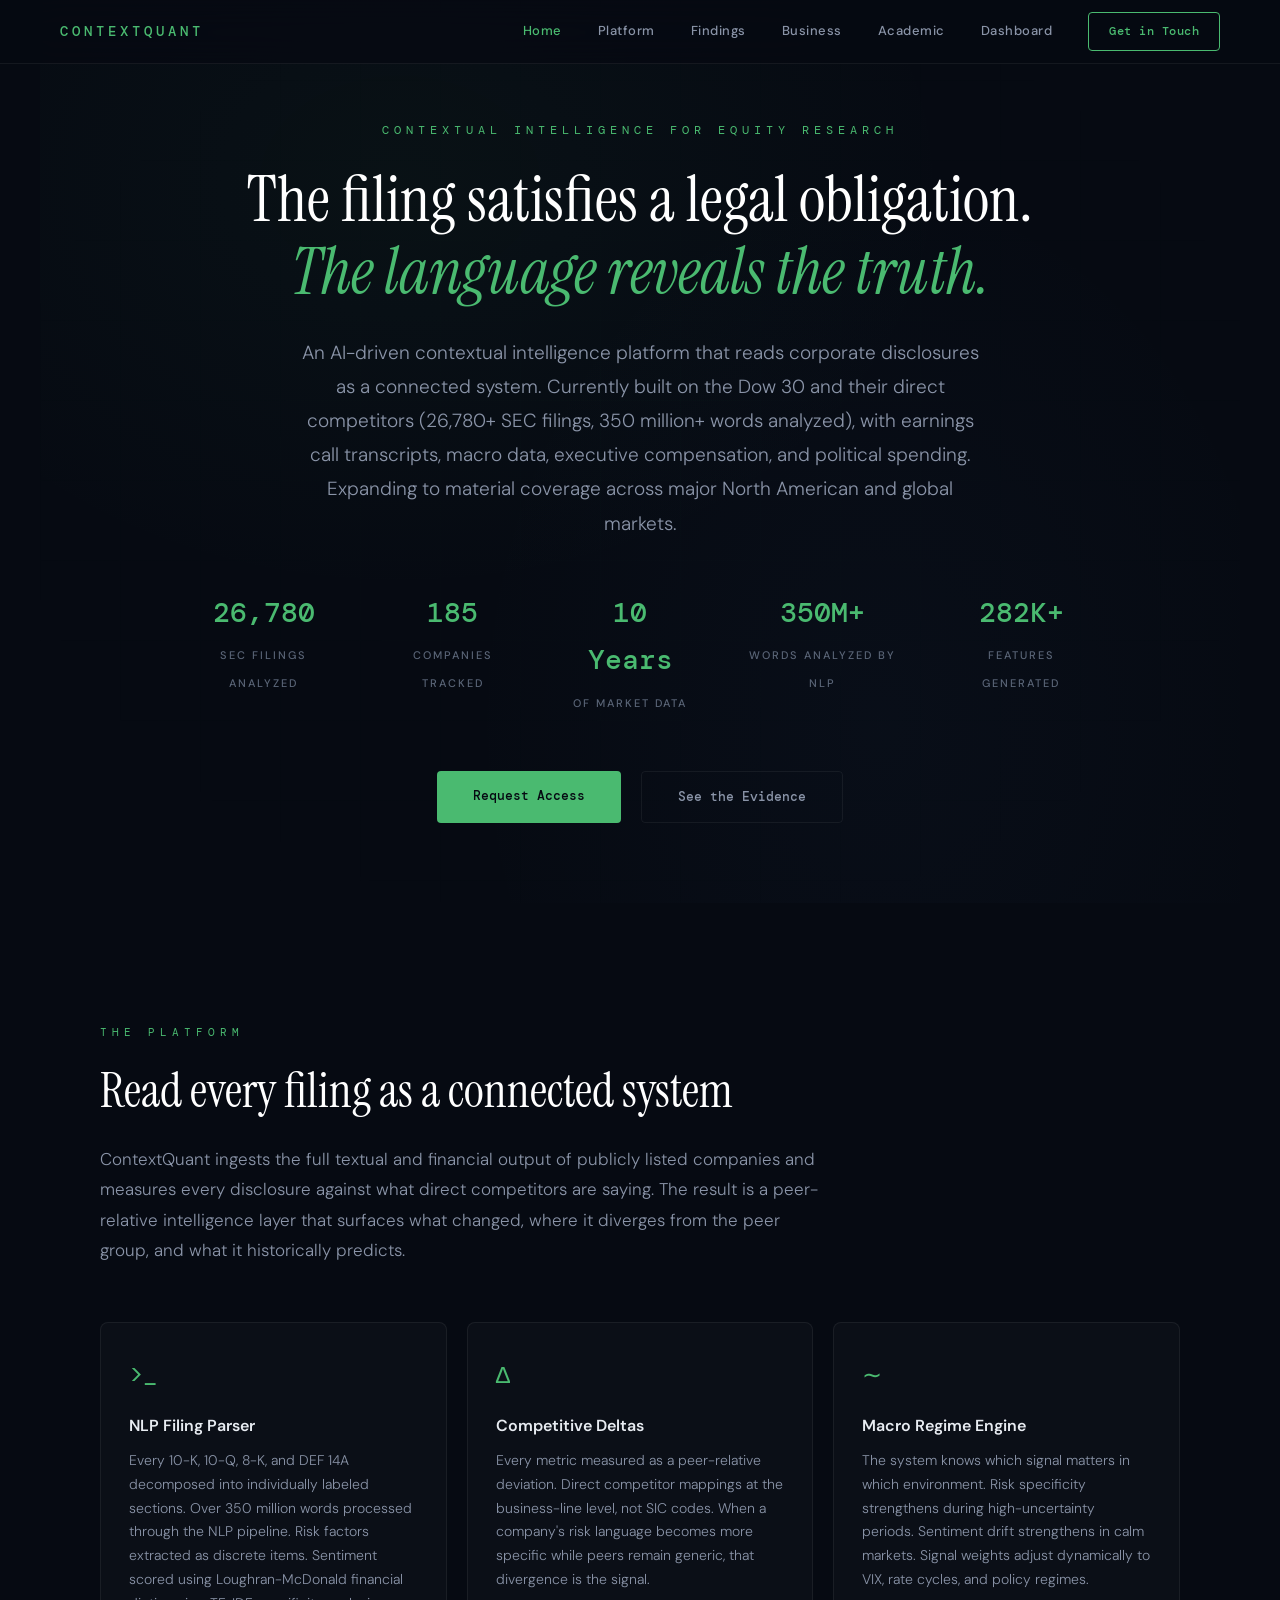
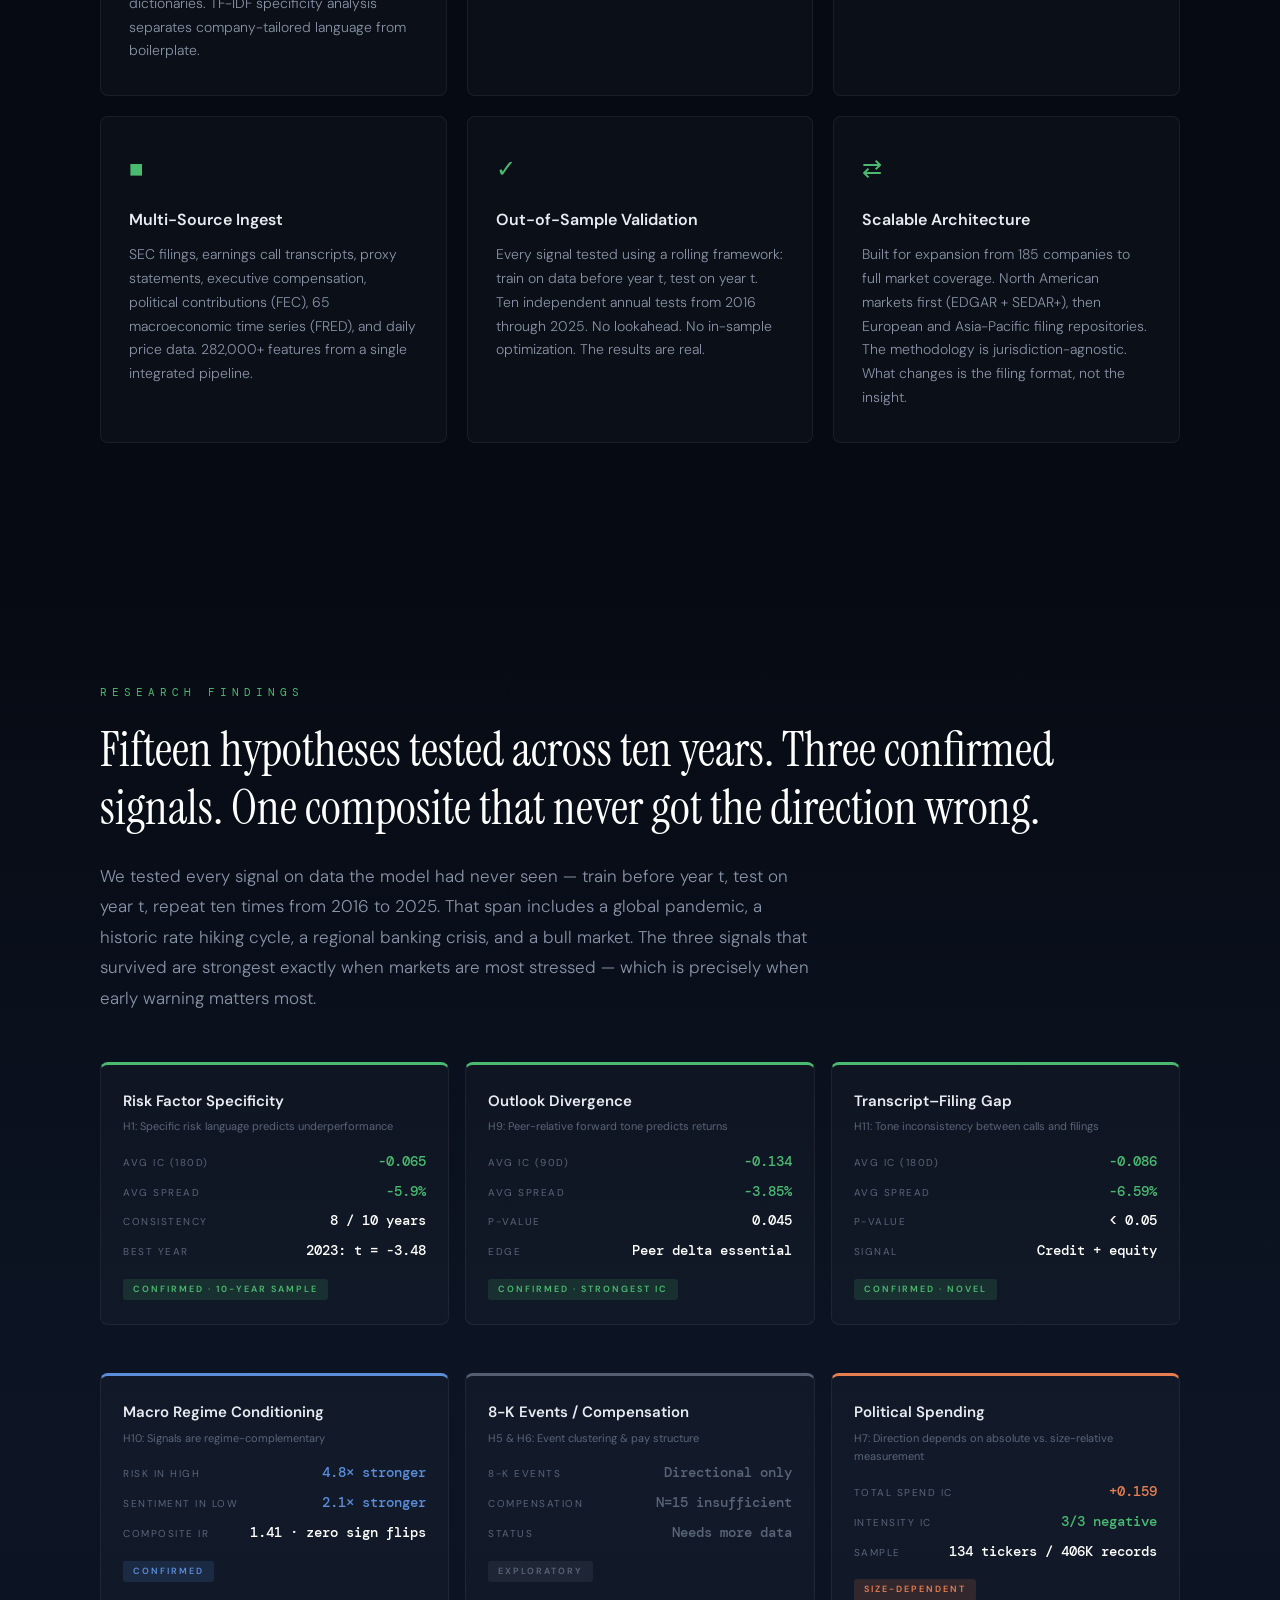
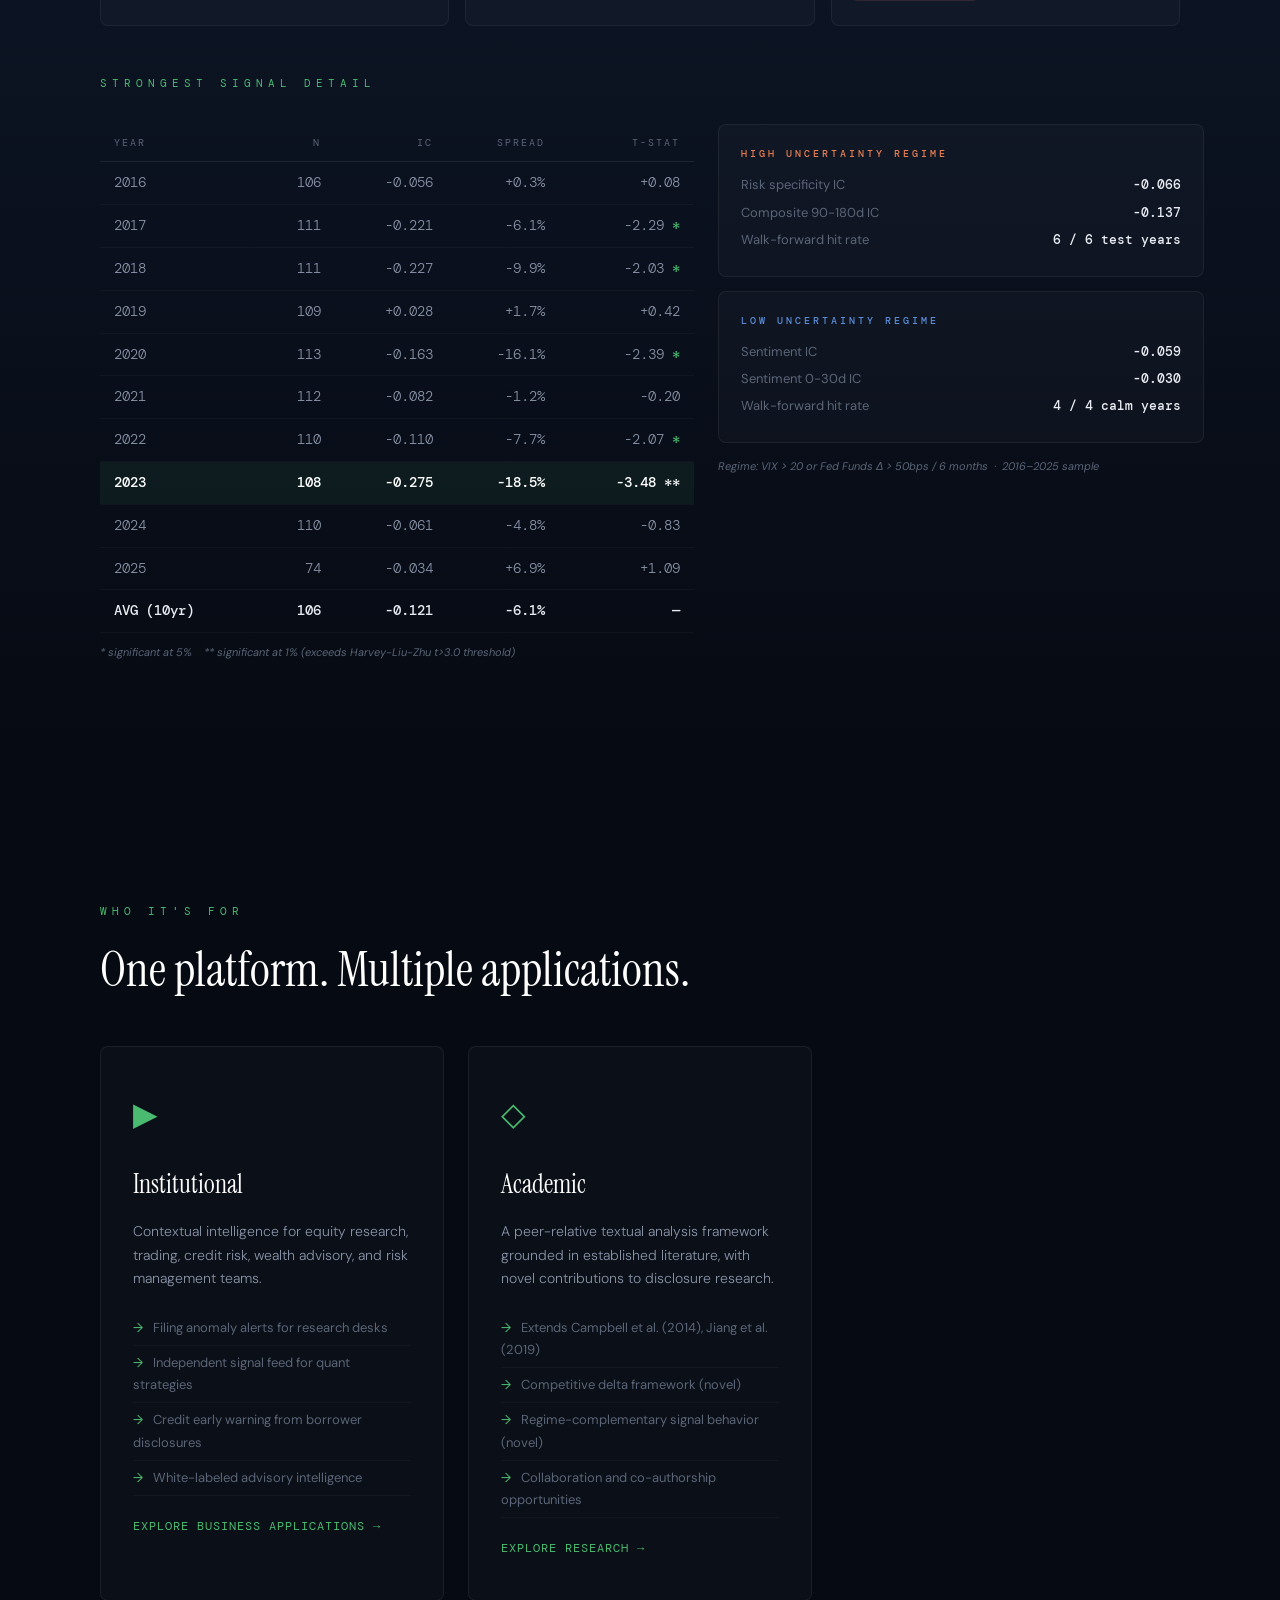
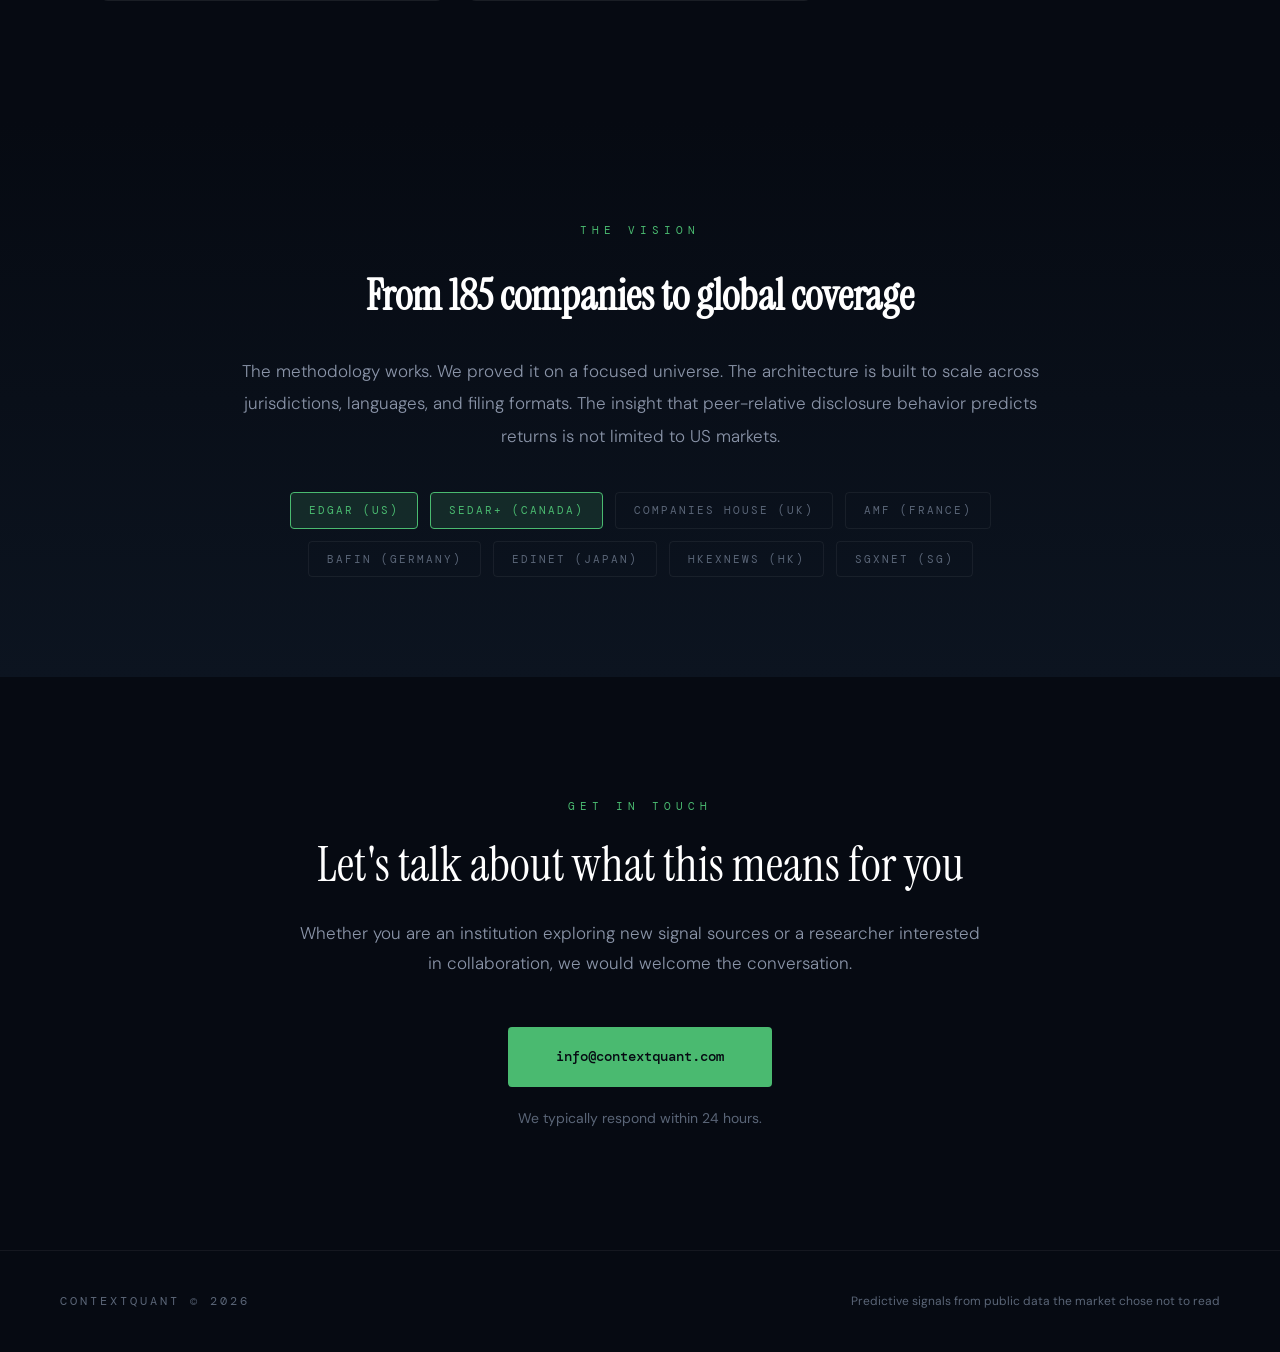
==== index.html @ c2233251 "Add files via upload" ====
<!DOCTYPE html>
<html lang="en">
<head>
<meta charset="utf-8">
<meta name="viewport" content="width=device-width, initial-scale=1">
<title>ContextQuant | Contextual Intelligence for Equity Research</title>
<meta name="description" content="What 26,000 SEC filings reveal when you stop reading them one at a time. AI-driven contextual intelligence for equity research built on public data.">
<link href="https://fonts.googleapis.com/css2?family=DM+Mono:wght@300;400;500&family=Instrument+Serif:ital@0;1&family=DM+Sans:wght@300;400;500;600;700&display=swap" rel="stylesheet">
<style>
:root {
  --bg-deep: #060a12;
  --bg-primary: #0a1018;
  --bg-card: rgba(255,255,255,0.025);
  --bg-card-hover: rgba(255,255,255,0.045);
  --border: rgba(255,255,255,0.06);
  --border-hover: rgba(74,186,112,0.3);
  --green: #4aba70;
  --green-dim: rgba(74,186,112,0.15);
  --blue: #5b8dd9;
  --blue-dim: rgba(91,141,217,0.15);
  --orange: #e67e51;
  --orange-dim: rgba(230,126,81,0.15);
  --text-primary: #e8ecf2;
  --text-secondary: #8a94a8;
  --text-muted: #5a6577;
  --mono: 'DM Mono', 'Courier New', monospace;
  --serif: 'Instrument Serif', Georgia, serif;
  --sans: 'DM Sans', 'Helvetica Neue', sans-serif;
}
* { margin: 0; padding: 0; box-sizing: border-box; }
html { scroll-behavior: smooth; }
body {
  background: var(--bg-deep);
  color: var(--text-primary);
  font-family: var(--sans);
  line-height: 1.7;
  -webkit-font-smoothing: antialiased;
}

/* NAV */
nav {
  position: fixed; top: 0; left: 0; right: 0; z-index: 100;
  background: rgba(6,10,18,0.85);
  backdrop-filter: blur(20px);
  border-bottom: 1px solid var(--border);
  padding: 0 60px; height: 64px;
  display: flex; align-items: center; justify-content: space-between;
}
.nav-brand {
  font-family: var(--mono); font-size: 14px; font-weight: 500;
  letter-spacing: 4px; color: var(--green);
  text-transform: uppercase; text-decoration: none;
}
.nav-links { display: flex; gap: 36px; align-items: center; }
.nav-links a {
  font-family: var(--sans); font-size: 13px; font-weight: 500;
  color: var(--text-secondary); text-decoration: none;
  letter-spacing: 0.5px; transition: color 0.3s;
}
.nav-links a:hover { color: var(--text-primary); }
.nav-links a.active { color: var(--green); }
.nav-cta {
  font-family: var(--mono) !important; font-size: 12px !important;
  padding: 8px 20px; border: 1px solid var(--green);
  color: var(--green) !important; border-radius: 4px; transition: all 0.3s;
}
.nav-cta:hover { background: var(--green-dim); color: var(--text-primary) !important; }

/* HERO */
.hero {
  min-height: 100vh; display: flex; flex-direction: column;
  justify-content: center; align-items: center; text-align: center;
  padding: 120px 60px 80px; position: relative; overflow: hidden;
}
.hero::before {
  content: ''; position: absolute; top: 0; left: 0; right: 0; bottom: 0;
  background:
    radial-gradient(ellipse 800px 600px at 30% 20%, rgba(74,186,112,0.04) 0%, transparent 70%),
    radial-gradient(ellipse 600px 800px at 70% 80%, rgba(91,141,217,0.03) 0%, transparent 70%);
  pointer-events: none;
}
.hero::after {
  content: ''; position: absolute; top: 0; left: 0; right: 0; bottom: 0;
  background-image:
    linear-gradient(rgba(74,186,112,0.015) 1px, transparent 1px),
    linear-gradient(90deg, rgba(74,186,112,0.015) 1px, transparent 1px);
  background-size: 80px 80px;
  mask-image: radial-gradient(ellipse 60% 60% at 50% 50%, black 0%, transparent 100%);
  -webkit-mask-image: radial-gradient(ellipse 60% 60% at 50% 50%, black 0%, transparent 100%);
  pointer-events: none;
}
.hero-content { position: relative; z-index: 1; max-width: 900px; }
.hero-label {
  font-family: var(--mono); font-size: 12px; font-weight: 400;
  letter-spacing: 5px; color: var(--green); text-transform: uppercase;
  margin-bottom: 24px; opacity: 0; animation: fadeUp 0.8s 0.2s forwards;
}
.hero-title {
  font-family: var(--serif); font-size: 64px; font-weight: 400;
  line-height: 1.12; color: #ffffff; margin-bottom: 28px;
  opacity: 0; animation: fadeUp 0.8s 0.4s forwards;
}
.hero-title em { font-style: italic; color: var(--green); }
.hero-sub {
  font-family: var(--sans); font-size: 19px; font-weight: 300;
  color: var(--text-secondary); line-height: 1.8;
  max-width: 680px; margin: 0 auto 48px;
  opacity: 0; animation: fadeUp 0.8s 0.6s forwards;
}
.hero-stats {
  display: flex; gap: 48px; justify-content: center;
  opacity: 0; animation: fadeUp 0.8s 0.8s forwards;
}
.hero-stat { text-align: center; }
.hero-stat-value {
  font-family: var(--mono); font-size: 28px; font-weight: 500;
  color: var(--green); display: block; margin-bottom: 4px;
}
.hero-stat-label {
  font-size: 11px; font-weight: 500; letter-spacing: 2px;
  text-transform: uppercase; color: var(--text-muted);
}
.hero-cta-row {
  margin-top: 56px; display: flex; gap: 20px; justify-content: center;
  opacity: 0; animation: fadeUp 0.8s 1.0s forwards;
}
.btn-primary {
  font-family: var(--mono); font-size: 13px; font-weight: 500;
  padding: 14px 36px; background: var(--green); color: var(--bg-deep);
  border: none; border-radius: 4px; text-decoration: none;
  transition: all 0.3s; cursor: pointer;
}
.btn-primary:hover { background: #5ccf85; transform: translateY(-1px); }
.btn-secondary {
  font-family: var(--mono); font-size: 13px; font-weight: 500;
  padding: 14px 36px; background: transparent;
  color: var(--text-secondary); border: 1px solid var(--border);
  border-radius: 4px; text-decoration: none; transition: all 0.3s;
}
.btn-secondary:hover { border-color: var(--text-secondary); color: var(--text-primary); }

/* SECTIONS */
section { padding: 120px 60px; max-width: 1200px; margin: 0 auto; }
.section-label {
  font-family: var(--mono); font-size: 11px; font-weight: 400;
  letter-spacing: 5px; color: var(--green); text-transform: uppercase; margin-bottom: 20px;
}
.section-title {
  font-family: var(--serif); font-size: 48px; font-weight: 400;
  line-height: 1.2; color: #ffffff; margin-bottom: 24px;
}
.section-text {
  font-size: 17px; font-weight: 300; color: var(--text-secondary);
  line-height: 1.8; max-width: 720px; margin-bottom: 20px;
}

/* FEATURES */
.features-grid {
  display: grid; grid-template-columns: repeat(3, 1fr);
  gap: 20px; margin-top: 56px;
}
.feature-card {
  background: var(--bg-card); border: 1px solid var(--border);
  border-radius: 8px; padding: 32px 28px; transition: all 0.4s;
  position: relative; overflow: hidden;
}
.feature-card::before {
  content: ''; position: absolute; top: 0; left: 0; right: 0;
  height: 2px; background: var(--green);
  transform: scaleX(0); transform-origin: left; transition: transform 0.4s;
}
.feature-card:hover {
  background: var(--bg-card-hover); border-color: var(--border-hover);
  transform: translateY(-2px);
}
.feature-card:hover::before { transform: scaleX(1); }
.feature-icon {
  font-family: var(--mono); font-size: 24px; color: var(--green);
  margin-bottom: 16px; display: block;
}
.feature-name { font-size: 16px; font-weight: 600; color: var(--text-primary); margin-bottom: 10px; }
.feature-desc { font-size: 14px; font-weight: 300; color: var(--text-secondary); line-height: 1.7; }

/* FINDINGS */
.findings-section {
  padding: 120px 0;
  background: linear-gradient(180deg, var(--bg-deep) 0%, #0d1525 50%, var(--bg-deep) 100%);
}
.findings-inner { max-width: 1200px; margin: 0 auto; padding: 0 60px; }
.signal-row {
  display: grid; grid-template-columns: repeat(3, 1fr);
  gap: 16px; margin-top: 48px; margin-bottom: 16px;
}
.signal-card {
  background: var(--bg-card); border: 1px solid var(--border);
  border-radius: 8px; padding: 24px 22px; transition: all 0.3s;
}
.signal-card:hover { border-color: var(--border-hover); }
.signal-card.strong { border-top: 3px solid var(--green); }
.signal-card.moderate { border-top: 3px solid var(--blue); }
.signal-card.weak { border-top: 3px solid #555e6e; }
.signal-card.reversed { border-top: 3px solid var(--orange); }
.signal-name { font-size: 15px; font-weight: 600; color: var(--text-primary); margin-bottom: 3px; }
.signal-hyp { font-size: 11px; color: var(--text-muted); margin-bottom: 14px; }
.stat-row { display: flex; justify-content: space-between; align-items: baseline; margin-bottom: 6px; }
.stat-label { font-size: 10px; letter-spacing: 1.5px; text-transform: uppercase; color: var(--text-muted); }
.stat-val { font-family: var(--mono); font-size: 14px; font-weight: 500; }
.stat-val.green { color: var(--green); }
.stat-val.blue { color: var(--blue); }
.stat-val.orange { color: var(--orange); }
.stat-val.muted { color: var(--text-muted); }
.stat-val.white { color: #ffffff; }
.badge {
  display: inline-block; font-size: 9px; font-weight: 600;
  letter-spacing: 2px; text-transform: uppercase;
  padding: 3px 10px; border-radius: 3px; margin-top: 10px;
}
.badge-green { background: var(--green-dim); color: var(--green); }
.badge-blue { background: var(--blue-dim); color: var(--blue); }
.badge-muted { background: rgba(122,133,153,0.12); color: var(--text-muted); }
.badge-orange { background: var(--orange-dim); color: var(--orange); }

/* DETAIL GRID */
.detail-grid { display: grid; grid-template-columns: 55% 45%; gap: 24px; margin-top: 32px; }
.year-table { width: 100%; border-collapse: collapse; }
.year-table th {
  font-family: var(--mono); font-size: 10px; font-weight: 400;
  letter-spacing: 2px; text-transform: uppercase; color: var(--text-muted);
  text-align: left; padding: 10px 14px; border-bottom: 1px solid rgba(255,255,255,0.08);
}
.year-table th:not(:first-child) { text-align: right; }
.year-table td {
  font-family: var(--mono); font-size: 14px; font-weight: 300;
  padding: 9px 14px; color: var(--text-secondary);
  border-bottom: 1px solid rgba(255,255,255,0.03);
}
.year-table td:not(:first-child) { text-align: right; }
.year-table tr.hl td { background: rgba(74,186,112,0.08); color: #fff; font-weight: 500; }
.year-table tr.avg td { border-top: 1px solid rgba(255,255,255,0.1); color: var(--text-primary); font-weight: 500; }
.year-table .sig { color: var(--green); font-weight: 500; }
.regime-card {
  background: var(--bg-card); border: 1px solid var(--border);
  border-radius: 8px; padding: 20px 22px; margin-bottom: 14px;
}
.regime-title {
  font-family: var(--mono); font-size: 10px; font-weight: 500;
  letter-spacing: 3px; text-transform: uppercase; margin-bottom: 12px;
}
.regime-title.high { color: var(--orange); }
.regime-title.low { color: var(--blue); }
.regime-line { display: flex; justify-content: space-between; margin-bottom: 5px; }
.regime-line .rl { font-size: 13px; color: var(--text-muted); }
.regime-line .rv { font-family: var(--mono); font-size: 13px; font-weight: 500; }
.table-note { font-size: 11px; color: var(--text-muted); margin-top: 10px; font-style: italic; }

/* AUDIENCE */
.audience-cards {
  display: grid; grid-template-columns: repeat(3, 1fr);
  gap: 24px; margin-top: 48px;
}
.audience-card {
  background: var(--bg-card); border: 1px solid var(--border);
  border-radius: 8px; padding: 40px 32px; transition: all 0.4s;
  text-decoration: none; display: block;
}
.audience-card:hover {
  border-color: var(--border-hover); transform: translateY(-3px);
  background: var(--bg-card-hover);
}
.audience-card-icon {
  font-family: var(--mono); font-size: 32px; color: var(--green);
  margin-bottom: 20px; display: block;
}
.audience-card-title {
  font-family: var(--serif); font-size: 26px; color: #ffffff; margin-bottom: 14px;
}
.audience-card-text {
  font-size: 14px; font-weight: 300; color: var(--text-secondary);
  line-height: 1.7; margin-bottom: 20px;
}
.audience-card-items { list-style: none; padding: 0; }
.audience-card-items li {
  font-size: 13px; color: var(--text-muted); padding: 6px 0;
  border-bottom: 1px solid rgba(255,255,255,0.03);
}
.audience-card-items li::before { content: '\2192'; color: var(--green); margin-right: 10px; }
.audience-card-link {
  font-family: var(--mono); font-size: 12px; color: var(--green);
  letter-spacing: 1px; text-transform: uppercase; text-decoration: none;
  display: inline-block; margin-top: 20px; transition: all 0.3s;
}
.audience-card-link:hover { letter-spacing: 2px; }

/* VISION */
.vision-section {
  padding: 100px 60px;
  background: linear-gradient(180deg, var(--bg-deep) 0%, #0c1420 100%);
}
.vision-inner { max-width: 800px; margin: 0 auto; text-align: center; }
.vision-title { font-family: var(--serif); font-size: 42px; color: #ffffff; margin-bottom: 24px; }
.vision-text {
  font-size: 17px; font-weight: 300; color: var(--text-secondary);
  line-height: 1.9; margin-bottom: 20px;
}
.vision-markets {
  display: flex; gap: 12px; justify-content: center; flex-wrap: wrap; margin-top: 40px;
}
.vision-market {
  font-family: var(--mono); font-size: 11px; letter-spacing: 2px;
  text-transform: uppercase; padding: 8px 18px;
  border: 1px solid var(--border); border-radius: 4px;
  color: var(--text-muted); transition: all 0.3s;
}
.vision-market.active { border-color: var(--green); color: var(--green); background: var(--green-dim); }

/* CONTACT */
.contact-section { padding: 120px 60px; max-width: 800px; margin: 0 auto; text-align: center; }
.contact-cta {
  display: inline-block; font-family: var(--mono); font-size: 14px; font-weight: 500;
  padding: 18px 48px; background: var(--green); color: var(--bg-deep);
  border: none; border-radius: 4px; text-decoration: none;
  transition: all 0.3s; margin-top: 32px;
}
.contact-cta:hover { background: #5ccf85; transform: translateY(-2px); }
.contact-alt { font-size: 14px; color: var(--text-muted); margin-top: 20px; }
.contact-alt a { color: var(--text-secondary); }

/* FOOTER */
footer {
  padding: 40px 60px; border-top: 1px solid var(--border);
  display: flex; justify-content: space-between; align-items: center;
}
.footer-brand {
  font-family: var(--mono); font-size: 12px; color: var(--text-muted);
  letter-spacing: 3px; text-transform: uppercase;
}
.footer-right { font-size: 12px; color: var(--text-muted); }

/* ANIMATIONS */
@keyframes fadeUp {
  from { opacity: 0; transform: translateY(20px); }
  to { opacity: 1; transform: translateY(0); }
}
.fade-in { opacity: 0; transform: translateY(24px); transition: opacity 0.7s, transform 0.7s; }
.fade-in.visible { opacity: 1; transform: translateY(0); }

/* RESPONSIVE */
@media (max-width: 900px) {
  nav { padding: 0 24px; }
  .nav-links { gap: 20px; }
  .hero { padding: 100px 24px 60px; }
  .hero-title { font-size: 42px; }
  .hero-stats { gap: 24px; flex-wrap: wrap; }
  section, .contact-section { padding: 80px 24px; }
  .findings-inner { padding: 0 24px; }
  .features-grid, .signal-row, .audience-cards { grid-template-columns: 1fr; }
  .detail-grid { grid-template-columns: 1fr; }
  .vision-section { padding: 80px 24px; }
}

/* Hamburger nav */
.nav-hamburger{display:none;flex-direction:column;justify-content:space-between;width:24px;height:18px;cursor:pointer;background:none;border:none;padding:0;z-index:200}
.nav-hamburger span{display:block;height:2px;background:var(--green);border-radius:2px;transition:all 0.3s}
.nav-hamburger.open span:nth-child(1){transform:translateY(8px) rotate(45deg)}
.nav-hamburger.open span:nth-child(2){opacity:0}
.nav-hamburger.open span:nth-child(3){transform:translateY(-8px) rotate(-45deg)}

@media(max-width:900px){
  .nav-hamburger{display:flex !important}
  .nav-links{display:none;flex-direction:column;position:fixed;top:64px;left:0;right:0;background:rgba(6,10,18,0.98);backdrop-filter:blur(20px);border-bottom:1px solid var(--border);padding:16px 24px 24px;z-index:99}
  .nav-links.mobile-open{display:flex}
  .nav-links a{padding:14px 0;border-bottom:1px solid var(--border);font-size:15px}
  .nav-cta{margin-top:8px;text-align:center;padding:12px 20px}
}
@media(max-width:480px){
  .page-title,.hero-title{font-size:32px!important}
  .section-title{font-size:28px!important}
}
</style>
</head>
<body>

<nav>
  <a href="#" class="nav-brand">ContextQuant</a>
  <div class="nav-links" id="navLinks">
    <a href="#" class="active">Home</a>
    <a href="#platform">Platform</a>
    <a href="#findings">Findings</a>
    <a href="business.html">Business</a>
    <a href="academic.html">Academic</a>
    <a href="dashboard.html">Dashboard</a>
    <a href="#contact" class="nav-cta">Get in Touch</a>
  </div>
<button class="nav-hamburger" id="navHamburger" aria-label="Menu"><span></span><span></span><span></span></button>
</nav>

<section class="hero">
  <div class="hero-content">
    <div class="hero-label">Contextual Intelligence for Equity Research</div>
    <h1 class="hero-title">The filing satisfies a legal obligation.<br><em>The language reveals the truth.</em></h1>
    <p class="hero-sub">An AI-driven contextual intelligence platform that reads corporate disclosures as a connected system. Currently built on the Dow 30 and their direct competitors (26,780+ SEC filings, 350 million+ words analyzed), with earnings call transcripts, macro data, executive compensation, and political spending. Expanding to material coverage across major North American and global markets.</p>
    <div class="hero-stats">
      <div class="hero-stat"><span class="hero-stat-value">26,780</span><span class="hero-stat-label">SEC Filings Analyzed</span></div>
      <div class="hero-stat"><span class="hero-stat-value">185</span><span class="hero-stat-label">Companies Tracked</span></div>
      <div class="hero-stat"><span class="hero-stat-value">10 Years</span><span class="hero-stat-label">of Market Data</span></div>
      <div class="hero-stat"><span class="hero-stat-value">350M+</span><span class="hero-stat-label">Words Analyzed by NLP</span></div>
      <div class="hero-stat"><span class="hero-stat-value">282K+</span><span class="hero-stat-label">Features Generated</span></div>
    </div>
    <div class="hero-cta-row">
      <a href="#contact" class="btn-primary">Request Access</a>
      <a href="#findings" class="btn-secondary">See the Evidence</a>
    </div>
  </div>
</section>

<section id="platform">
  <div class="section-label">The Platform</div>
  <h2 class="section-title">Read every filing as a connected system</h2>
  <p class="section-text">ContextQuant ingests the full textual and financial output of publicly listed companies and measures every disclosure against what direct competitors are saying. The result is a peer-relative intelligence layer that surfaces what changed, where it diverges from the peer group, and what it historically predicts.</p>
  <div class="features-grid">
    <div class="feature-card fade-in">
      <span class="feature-icon">&gt;_</span>
      <div class="feature-name">NLP Filing Parser</div>
      <div class="feature-desc">Every 10-K, 10-Q, 8-K, and DEF 14A decomposed into individually labeled sections. Over 350 million words processed through the NLP pipeline. Risk factors extracted as discrete items. Sentiment scored using Loughran-McDonald financial dictionaries. TF-IDF specificity analysis separates company-tailored language from boilerplate.</div>
    </div>
    <div class="feature-card fade-in">
      <span class="feature-icon">&Delta;</span>
      <div class="feature-name">Competitive Deltas</div>
      <div class="feature-desc">Every metric measured as a peer-relative deviation. Direct competitor mappings at the business-line level, not SIC codes. When a company's risk language becomes more specific while peers remain generic, that divergence is the signal.</div>
    </div>
    <div class="feature-card fade-in">
      <span class="feature-icon">&sim;</span>
      <div class="feature-name">Macro Regime Engine</div>
      <div class="feature-desc">The system knows which signal matters in which environment. Risk specificity strengthens during high-uncertainty periods. Sentiment drift strengthens in calm markets. Signal weights adjust dynamically to VIX, rate cycles, and policy regimes.</div>
    </div>
    <div class="feature-card fade-in">
      <span class="feature-icon">&#x25A0;</span>
      <div class="feature-name">Multi-Source Ingest</div>
      <div class="feature-desc">SEC filings, earnings call transcripts, proxy statements, executive compensation, political contributions (FEC), 65 macroeconomic time series (FRED), and daily price data. 282,000+ features from a single integrated pipeline.</div>
    </div>
    <div class="feature-card fade-in">
      <span class="feature-icon">&#x2713;</span>
      <div class="feature-name">Out-of-Sample Validation</div>
      <div class="feature-desc">Every signal tested using a rolling framework: train on data before year t, test on year t. Ten independent annual tests from 2016 through 2025. No lookahead. No in-sample optimization. The results are real.</div>
    </div>
    <div class="feature-card fade-in">
      <span class="feature-icon">&#x21C4;</span>
      <div class="feature-name">Scalable Architecture</div>
      <div class="feature-desc">Built for expansion from 185 companies to full market coverage. North American markets first (EDGAR + SEDAR+), then European and Asia-Pacific filing repositories. The methodology is jurisdiction-agnostic. What changes is the filing format, not the insight.</div>
    </div>
  </div>
</section>

<div class="findings-section" id="findings">
  <div class="findings-inner">
    <div class="section-label fade-in">Research Findings</div>
    <h2 class="section-title fade-in">Fifteen hypotheses tested across ten years. Three confirmed signals. One composite that never got the direction wrong.</h2>
    <p class="section-text fade-in">We tested every signal on data the model had never seen — train before year t, test on year t, repeat ten times from 2016 to 2025. That span includes a global pandemic, a historic rate hiking cycle, a regional banking crisis, and a bull market. The three signals that survived are strongest exactly when markets are most stressed — which is precisely when early warning matters most.</p>
    <div class="signal-row fade-in">
      <div class="signal-card strong">
        <div class="signal-name">Risk Factor Specificity</div>
        <div class="signal-hyp">H1: Specific risk language predicts underperformance</div>
        <div class="stat-row"><span class="stat-label">Avg IC (180d)</span><span class="stat-val green">-0.065</span></div>
        <div class="stat-row"><span class="stat-label">Avg Spread</span><span class="stat-val green">-5.9%</span></div>
        <div class="stat-row"><span class="stat-label">Consistency</span><span class="stat-val white">8 / 10 years</span></div>
        <div class="stat-row"><span class="stat-label">Best Year</span><span class="stat-val white">2023: t = -3.48</span></div>
        <span class="badge badge-green">Confirmed · 10-Year Sample</span>
      </div>
      <div class="signal-card strong">
        <div class="signal-name">Outlook Divergence</div>
        <div class="signal-hyp">H9: Peer-relative forward tone predicts returns</div>
        <div class="stat-row"><span class="stat-label">Avg IC (90d)</span><span class="stat-val green">-0.134</span></div>
        <div class="stat-row"><span class="stat-label">Avg Spread</span><span class="stat-val green">-3.85%</span></div>
        <div class="stat-row"><span class="stat-label">p-value</span><span class="stat-val white">0.045</span></div>
        <div class="stat-row"><span class="stat-label">Edge</span><span class="stat-val white">Peer delta essential</span></div>
        <span class="badge badge-green">Confirmed · Strongest IC</span>
      </div>
      <div class="signal-card strong">
        <div class="signal-name">Transcript–Filing Gap</div>
        <div class="signal-hyp">H11: Tone inconsistency between calls and filings</div>
        <div class="stat-row"><span class="stat-label">Avg IC (180d)</span><span class="stat-val green">-0.086</span></div>
        <div class="stat-row"><span class="stat-label">Avg Spread</span><span class="stat-val green">-6.59%</span></div>
        <div class="stat-row"><span class="stat-label">p-value</span><span class="stat-val white">&lt; 0.05</span></div>
        <div class="stat-row"><span class="stat-label">Signal</span><span class="stat-val white">Credit + equity</span></div>
        <span class="badge badge-green">Confirmed · Novel</span>
      </div>
    </div>
    <div class="signal-row fade-in">
      <div class="signal-card moderate">
        <div class="signal-name">Macro Regime Conditioning</div>
        <div class="signal-hyp">H10: Signals are regime-complementary</div>
        <div class="stat-row"><span class="stat-label">Risk in HIGH</span><span class="stat-val blue">4.8× stronger</span></div>
        <div class="stat-row"><span class="stat-label">Sentiment in LOW</span><span class="stat-val blue">2.1× stronger</span></div>
        <div class="stat-row"><span class="stat-label">Composite IR</span><span class="stat-val white">1.41 · zero sign flips</span></div>
        <span class="badge badge-blue">Confirmed</span>
      </div>
      <div class="signal-card weak">
        <div class="signal-name">8-K Events / Compensation</div>
        <div class="signal-hyp">H5 &amp; H6: Event clustering &amp; pay structure</div>
        <div class="stat-row"><span class="stat-label">8-K Events</span><span class="stat-val muted">Directional only</span></div>
        <div class="stat-row"><span class="stat-label">Compensation</span><span class="stat-val muted">N=15 insufficient</span></div>
        <div class="stat-row"><span class="stat-label">Status</span><span class="stat-val muted">Needs more data</span></div>
        <span class="badge badge-muted">Exploratory</span>
      </div>
      <div class="signal-card reversed">
        <div class="signal-name">Political Spending</div>
        <div class="signal-hyp">H7: Direction depends on absolute vs. size-relative measurement</div>
        <div class="stat-row"><span class="stat-label">Total Spend IC</span><span class="stat-val orange">+0.159</span></div>
        <div class="stat-row"><span class="stat-label">Intensity IC</span><span class="stat-val green">3/3 negative</span></div>
        <div class="stat-row"><span class="stat-label">Sample</span><span class="stat-val white">134 tickers / 406K records</span></div>
        <span class="badge badge-orange">Size-Dependent</span>
      </div>
    </div>
    <div class="section-label fade-in" style="margin-top: 48px;">Strongest Signal Detail</div>
    <div class="detail-grid fade-in">
      <div>
        <table class="year-table">
          <tr><th>Year</th><th>N</th><th>IC</th><th>Spread</th><th>t-stat</th></tr>
          <tr><td>2016</td><td>106</td><td>-0.056</td><td>+0.3%</td><td>+0.08</td></tr>
          <tr><td>2017</td><td>111</td><td>-0.221</td><td>-6.1%</td><td>-2.29 <span class="sig">*</span></td></tr>
          <tr><td>2018</td><td>111</td><td>-0.227</td><td>-9.9%</td><td>-2.03 <span class="sig">*</span></td></tr>
          <tr><td>2019</td><td>109</td><td>+0.028</td><td>+1.7%</td><td>+0.42</td></tr>
          <tr><td>2020</td><td>113</td><td>-0.163</td><td>-16.1%</td><td>-2.39 <span class="sig">*</span></td></tr>
          <tr><td>2021</td><td>112</td><td>-0.082</td><td>-1.2%</td><td>-0.20</td></tr>
          <tr><td>2022</td><td>110</td><td>-0.110</td><td>-7.7%</td><td>-2.07 <span class="sig">*</span></td></tr>
          <tr class="hl"><td>2023</td><td>108</td><td>-0.275</td><td>-18.5%</td><td>-3.48 <span style="color:#fff">**</span></td></tr>
          <tr><td>2024</td><td>110</td><td>-0.061</td><td>-4.8%</td><td>-0.83</td></tr>
          <tr><td>2025</td><td>74</td><td>-0.034</td><td>+6.9%</td><td>+1.09</td></tr>
          <tr class="avg"><td>AVG (10yr)</td><td>106</td><td>-0.121</td><td>-6.1%</td><td>—</td></tr>
        </table>
        <div class="table-note">* significant at 5% &nbsp;&nbsp; ** significant at 1% (exceeds Harvey-Liu-Zhu t&gt;3.0 threshold)</div>
      </div>
      <div>
        <div class="regime-card">
          <div class="regime-title high">High Uncertainty Regime</div>
          <div class="regime-line"><span class="rl">Risk specificity IC</span><span class="rv green">-0.066</span></div>
          <div class="regime-line"><span class="rl">Composite 90-180d IC</span><span class="rv white">-0.137</span></div>
          <div class="regime-line"><span class="rl">Walk-forward hit rate</span><span class="rv white">6 / 6 test years</span></div>
        </div>
        <div class="regime-card">
          <div class="regime-title low">Low Uncertainty Regime</div>
          <div class="regime-line"><span class="rl">Sentiment IC</span><span class="rv blue">-0.059</span></div>
          <div class="regime-line"><span class="rl">Sentiment 0-30d IC</span><span class="rv white">-0.030</span></div>
          <div class="regime-line"><span class="rl">Walk-forward hit rate</span><span class="rv white">4 / 4 calm years</span></div>
        </div>
        <div class="table-note">Regime: VIX &gt; 20 or Fed Funds &Delta; &gt; 50bps / 6 months &nbsp;&middot;&nbsp; 2016–2025 sample</div>
      </div>
    </div>
  </div>
</div>

<section id="audiences">
  <div class="section-label fade-in">Who It's For</div>
  <h2 class="section-title fade-in">One platform. Multiple applications.</h2>
  <div class="audience-cards fade-in">
    <a href="business.html" class="audience-card">
      <span class="audience-card-icon">&#x25B6;</span>
      <div class="audience-card-title">Institutional</div>
      <p class="audience-card-text">Contextual intelligence for equity research, trading, credit risk, wealth advisory, and risk management teams.</p>
      <ul class="audience-card-items">
        <li>Filing anomaly alerts for research desks</li>
        <li>Independent signal feed for quant strategies</li>
        <li>Credit early warning from borrower disclosures</li>
        <li>White-labeled advisory intelligence</li>
      </ul>
      <span class="audience-card-link">Explore Business Applications &rarr;</span>
    </a>
    <a href="academic.html" class="audience-card">
      <span class="audience-card-icon">&#x25C7;</span>
      <div class="audience-card-title">Academic</div>
      <p class="audience-card-text">A peer-relative textual analysis framework grounded in established literature, with novel contributions to disclosure research.</p>
      <ul class="audience-card-items">
        <li>Extends Campbell et al. (2014), Jiang et al. (2019)</li>
        <li>Competitive delta framework (novel)</li>
        <li>Regime-complementary signal behavior (novel)</li>
        <li>Collaboration and co-authorship opportunities</li>
      </ul>
      <span class="audience-card-link">Explore Research &rarr;</span>
    </a>
  </div>
</section>

<div class="vision-section">
  <div class="vision-inner fade-in">
    <div class="section-label">The Vision</div>
    <h2 class="vision-title">From 185 companies to global coverage</h2>
    <p class="vision-text">The methodology works. We proved it on a focused universe. The architecture is built to scale across jurisdictions, languages, and filing formats. The insight that peer-relative disclosure behavior predicts returns is not limited to US markets.</p>
    <div class="vision-markets">
      <div class="vision-market active">EDGAR (US)</div>
      <div class="vision-market active">SEDAR+ (Canada)</div>
      <div class="vision-market">Companies House (UK)</div>
      <div class="vision-market">AMF (France)</div>
      <div class="vision-market">BaFin (Germany)</div>
      <div class="vision-market">EDINET (Japan)</div>
      <div class="vision-market">HKExnews (HK)</div>
      <div class="vision-market">SGXNet (SG)</div>
    </div>
  </div>
</div>

<section class="contact-section" id="contact">
  <div class="section-label fade-in">Get in Touch</div>
  <h2 class="section-title fade-in">Let's talk about what this means for you</h2>
  <p class="section-text fade-in" style="margin: 0 auto 16px;">Whether you are an institution exploring new signal sources or a researcher interested in collaboration, we would welcome the conversation.</p>
  <a href="mailto:info@contextquant.com?subject=ContextQuant%20Inquiry" class="contact-cta fade-in">info@contextquant.com</a>
  <p class="contact-alt fade-in">We typically respond within 24 hours.</p>
</section>

<footer>
  <div class="footer-brand">ContextQuant &copy; 2026</div>
  <div class="footer-right">Predictive signals from public data the market chose not to read</div>
</footer>

<script>
const observer = new IntersectionObserver((entries) => {
  entries.forEach(entry => { if (entry.isIntersecting) entry.target.classList.add('visible'); });
}, { threshold: 0.1, rootMargin: '0px 0px -40px 0px' });
document.querySelectorAll('.fade-in').forEach(el => observer.observe(el));
</script>
<script>
(function(){
  var hb=document.getElementById('navHamburger');
  var nl=document.getElementById('navLinks');
  if(!hb||!nl)return;
  hb.addEventListener('click',function(){
    hb.classList.toggle('open');
    nl.classList.toggle('mobile-open');
  });
  nl.querySelectorAll('a').forEach(function(a){
    a.addEventListener('click',function(){
      hb.classList.remove('open');
      nl.classList.remove('mobile-open');
    });
  });
})();
</script>
</body>
</html>
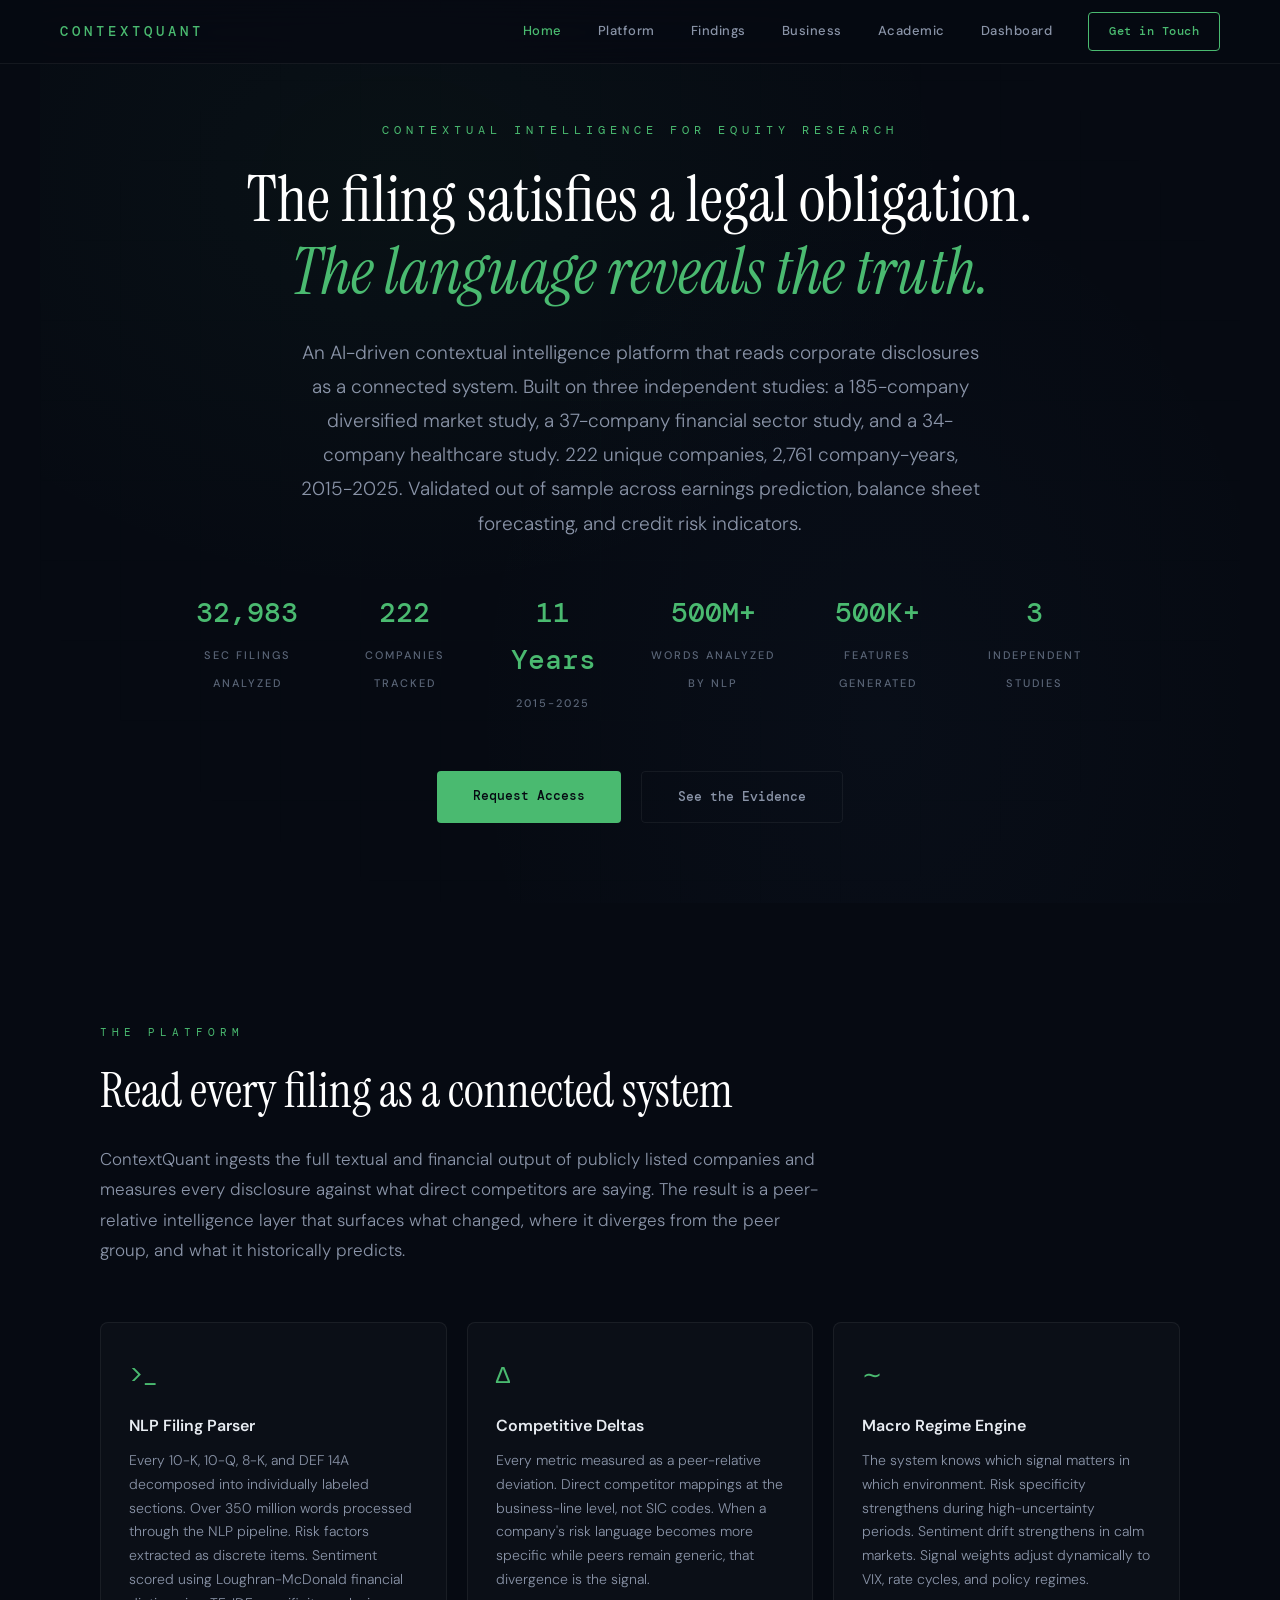
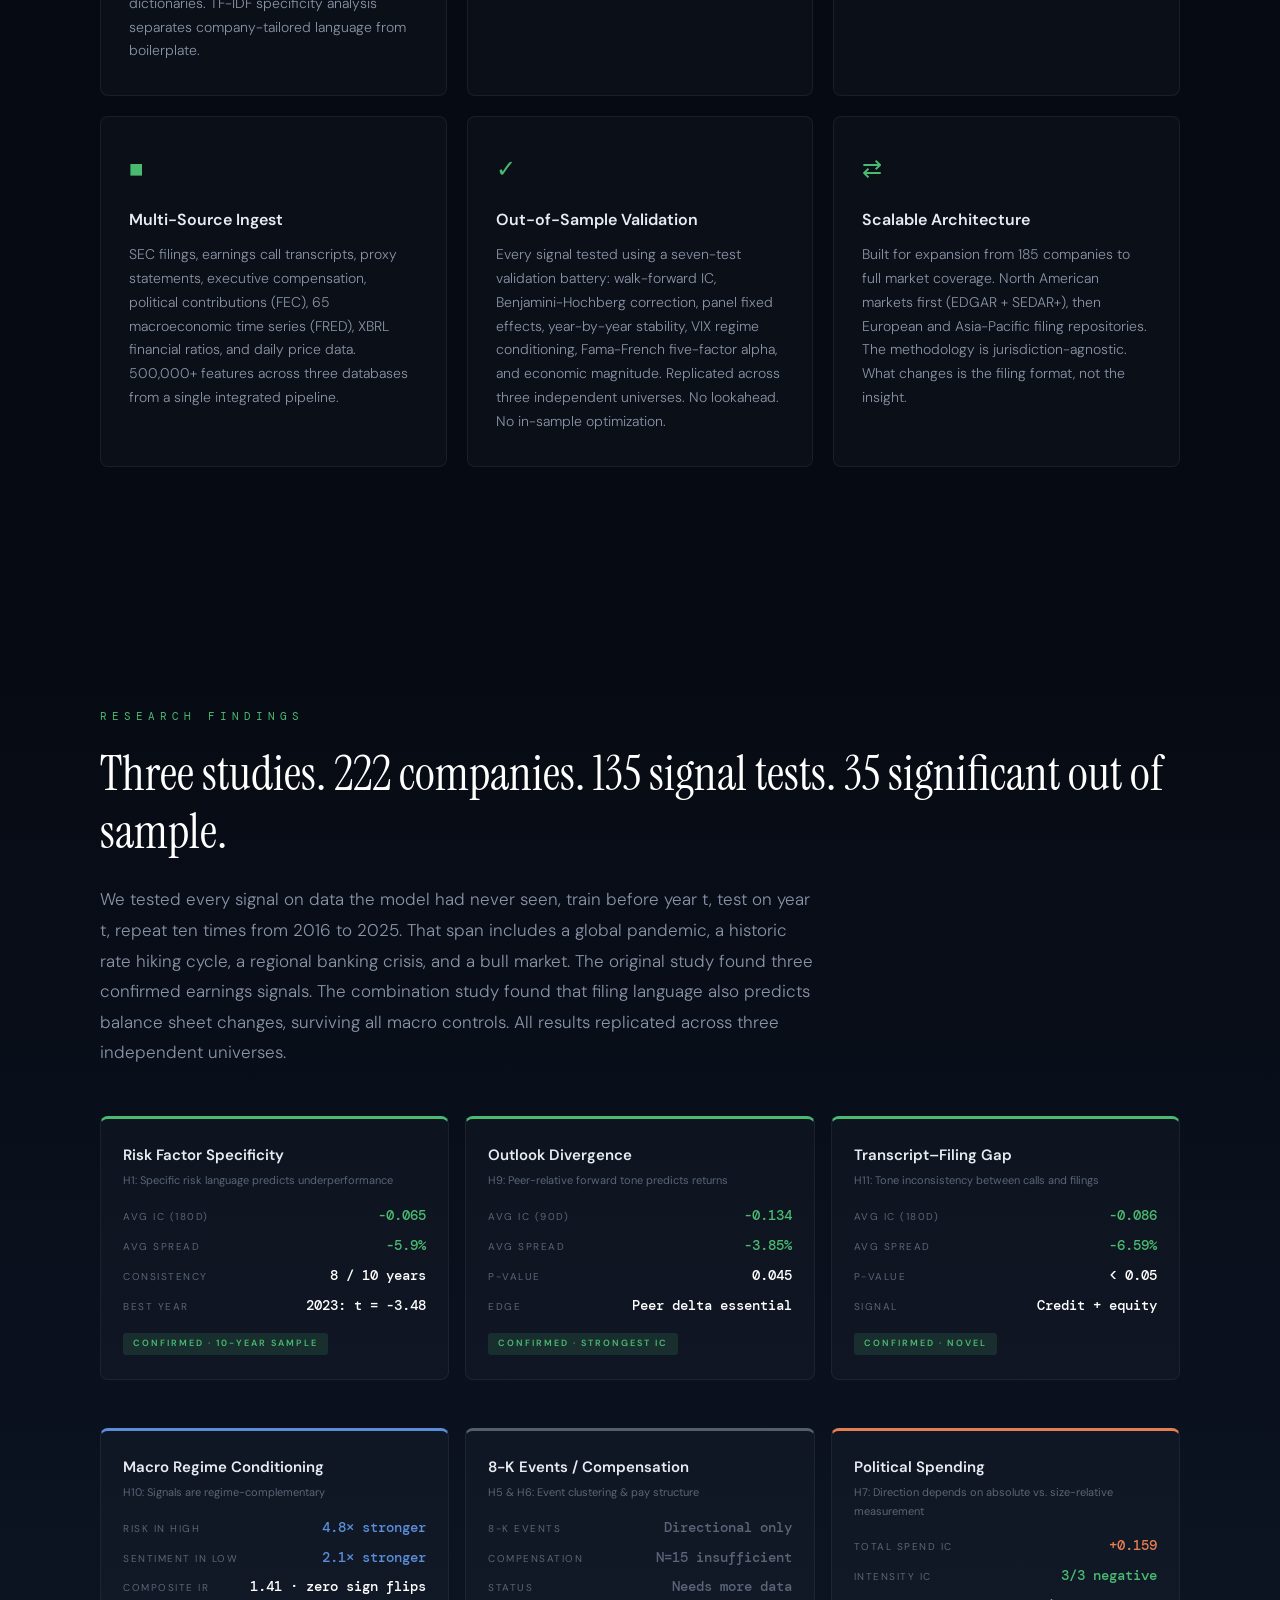
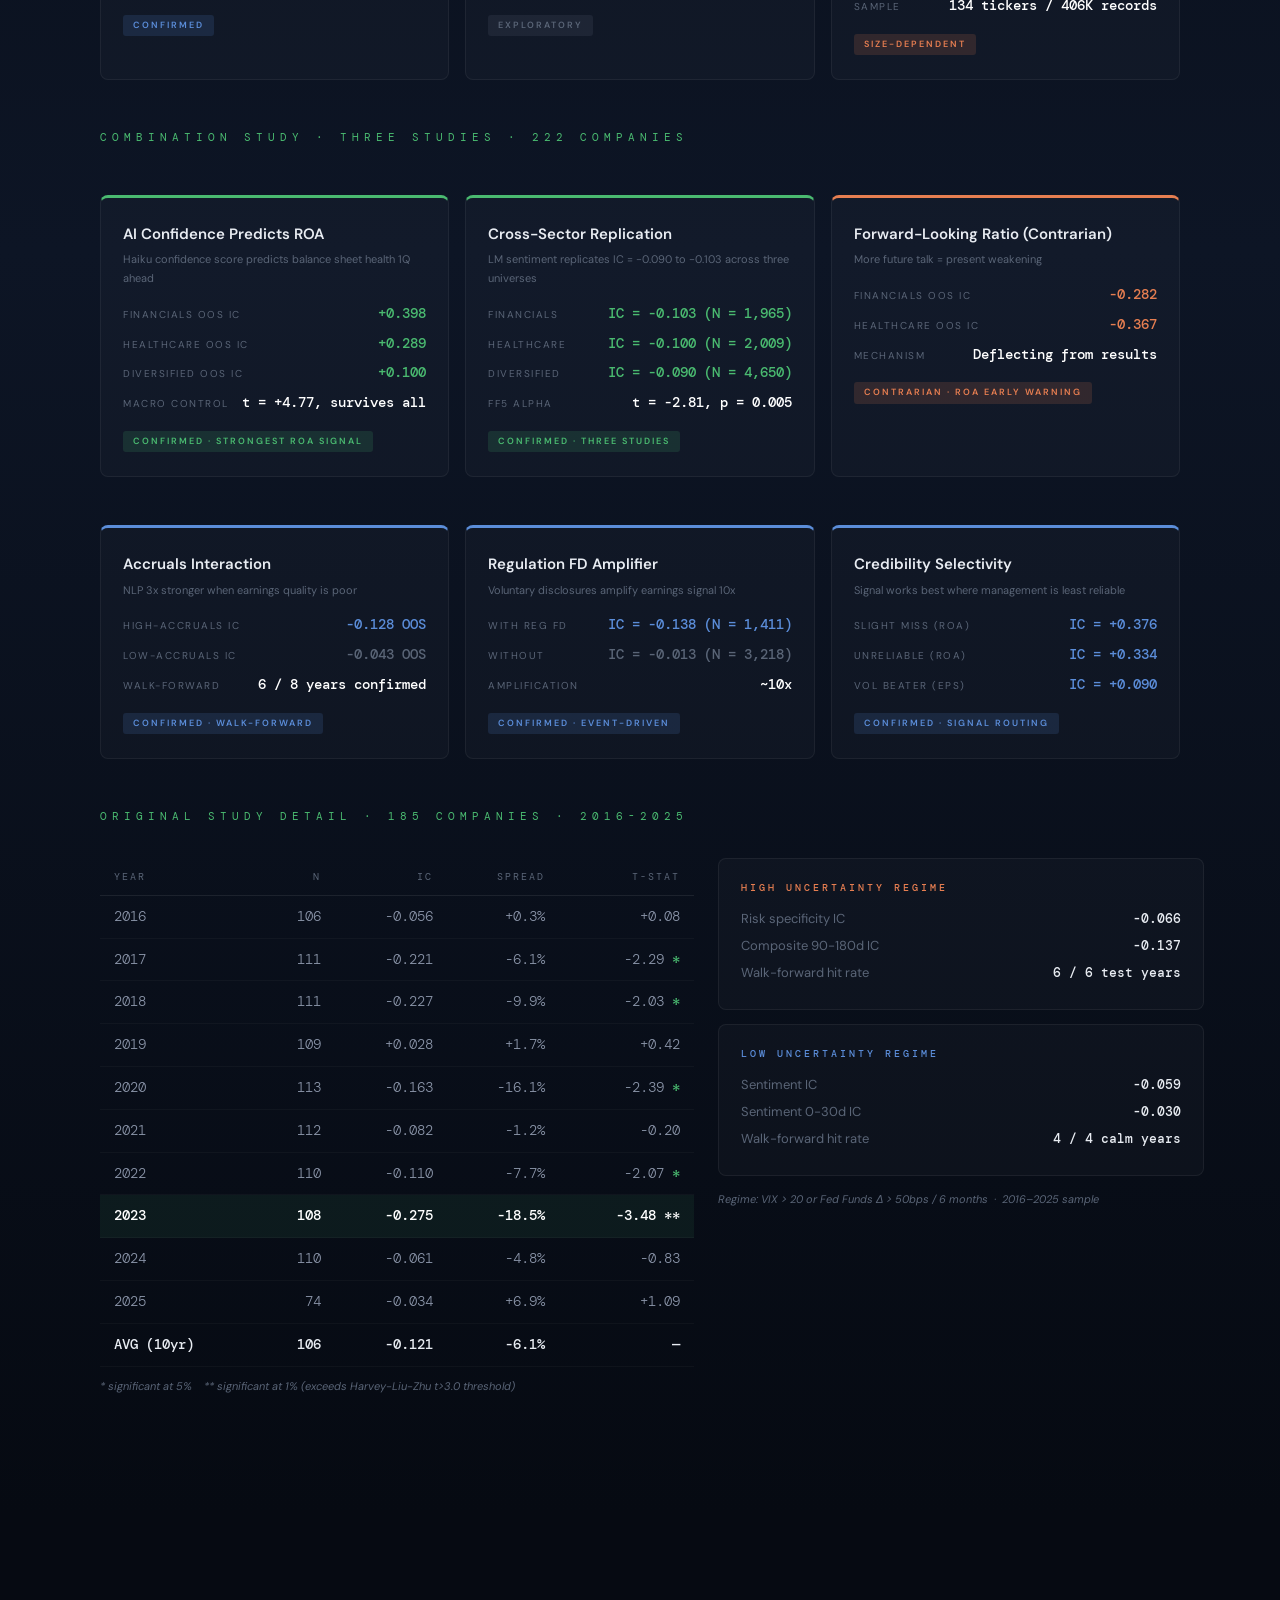
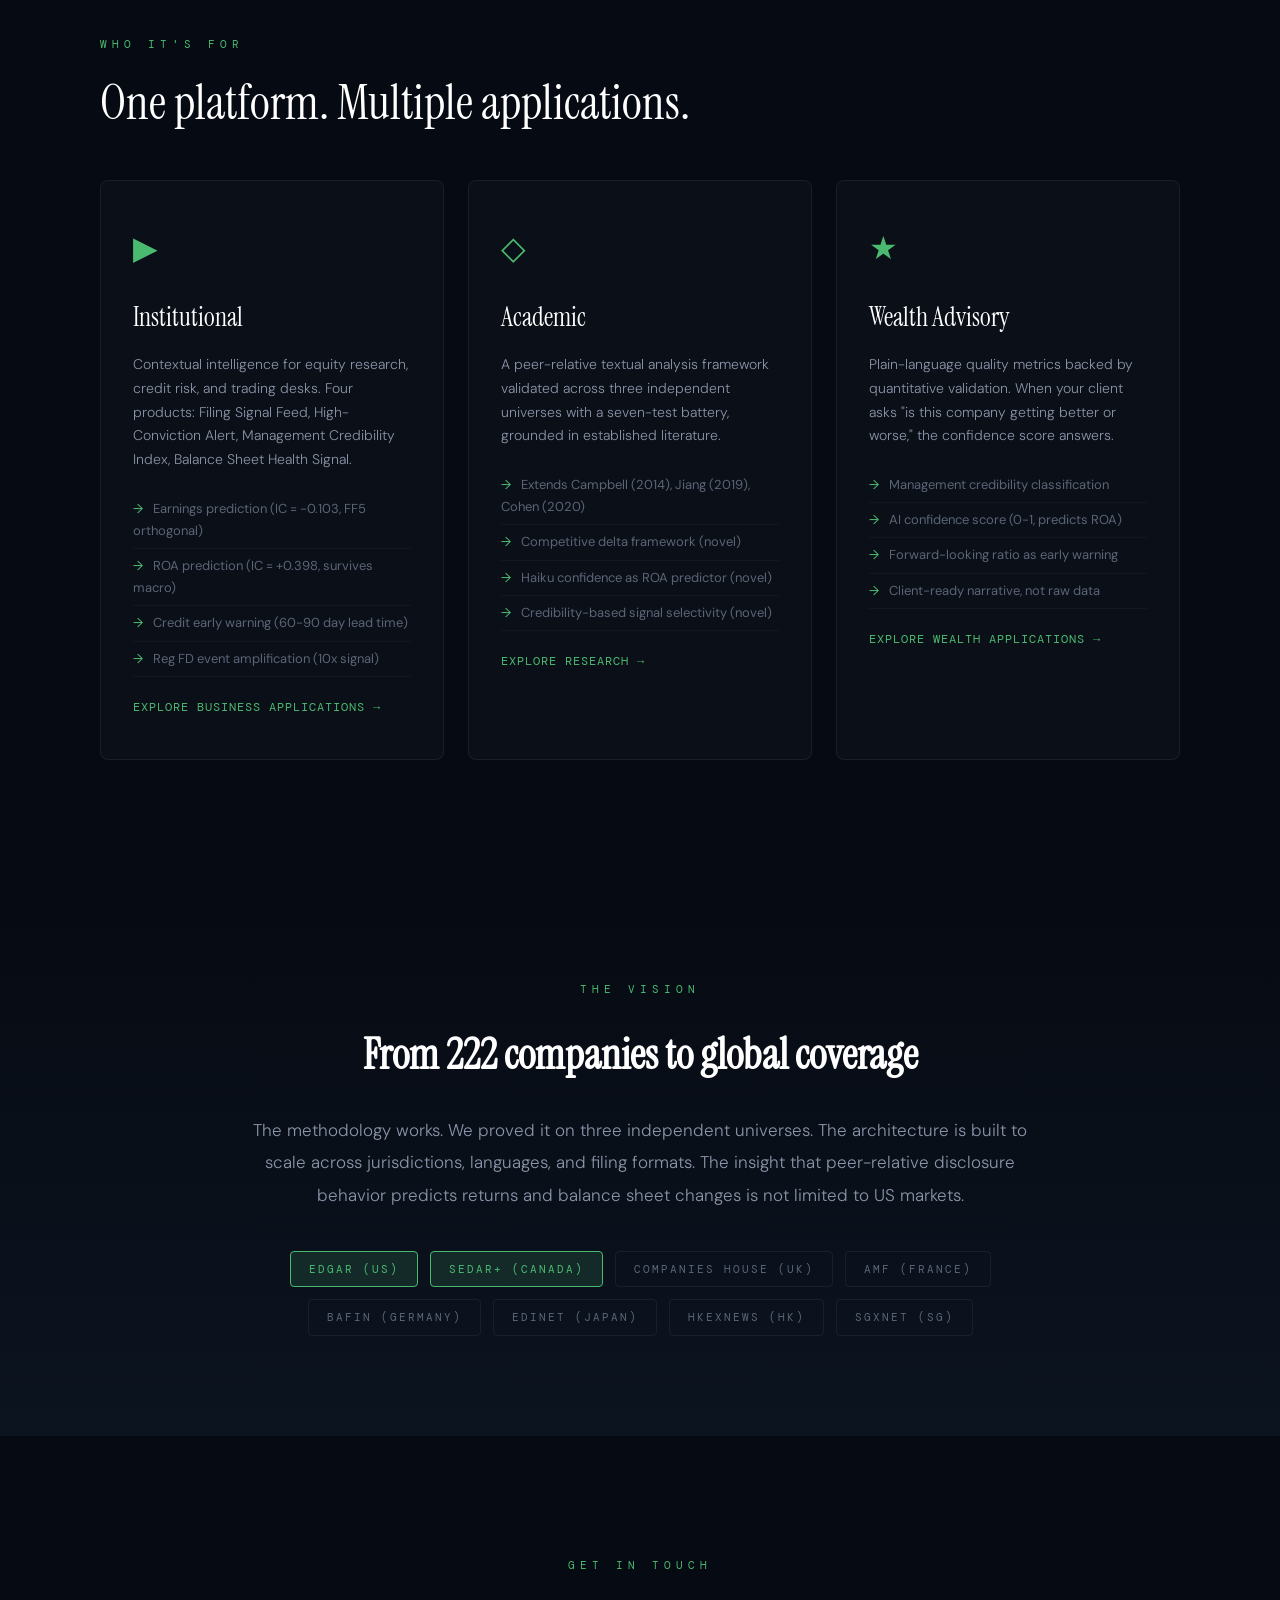
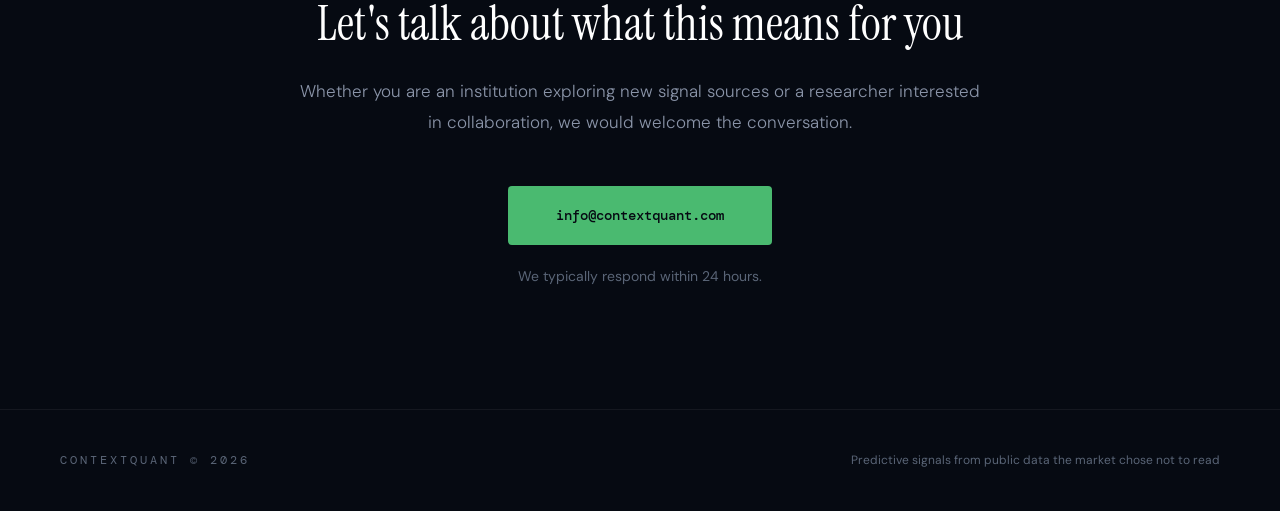
==== commit f65bd325: "Add files via upload" ====
--- a/index.html
+++ b/index.html
@@ -4,7 +4,7 @@
 <meta charset="utf-8">
 <meta name="viewport" content="width=device-width, initial-scale=1">
 <title>ContextQuant | Contextual Intelligence for Equity Research</title>
-<meta name="description" content="What 26,000 SEC filings reveal when you stop reading them one at a time. AI-driven contextual intelligence for equity research built on public data.">
+<meta name="description" content="What 26,000+ SEC filings reveal when you stop reading them one at a time. Three independent studies, 222 companies, validated out of sample 2021-2025.">
 <link href="https://fonts.googleapis.com/css2?family=DM+Mono:wght@300;400;500&family=Instrument+Serif:ital@0;1&family=DM+Sans:wght@300;400;500;600;700&display=swap" rel="stylesheet">
 <style>
 :root {
@@ -398,13 +398,14 @@
   <div class="hero-content">
     <div class="hero-label">Contextual Intelligence for Equity Research</div>
     <h1 class="hero-title">The filing satisfies a legal obligation.<br><em>The language reveals the truth.</em></h1>
-    <p class="hero-sub">An AI-driven contextual intelligence platform that reads corporate disclosures as a connected system. Currently built on the Dow 30 and their direct competitors (26,780+ SEC filings, 350 million+ words analyzed), with earnings call transcripts, macro data, executive compensation, and political spending. Expanding to material coverage across major North American and global markets.</p>
+    <p class="hero-sub">An AI-driven contextual intelligence platform that reads corporate disclosures as a connected system. Built on three independent studies: a 185-company diversified market study, a 37-company financial sector study, and a 34-company healthcare study. 222 unique companies, 2,761 company-years, 2015-2025. Validated out of sample across earnings prediction, balance sheet forecasting, and credit risk indicators.</p>
     <div class="hero-stats">
-      <div class="hero-stat"><span class="hero-stat-value">26,780</span><span class="hero-stat-label">SEC Filings Analyzed</span></div>
-      <div class="hero-stat"><span class="hero-stat-value">185</span><span class="hero-stat-label">Companies Tracked</span></div>
-      <div class="hero-stat"><span class="hero-stat-value">10 Years</span><span class="hero-stat-label">of Market Data</span></div>
-      <div class="hero-stat"><span class="hero-stat-value">350M+</span><span class="hero-stat-label">Words Analyzed by NLP</span></div>
-      <div class="hero-stat"><span class="hero-stat-value">282K+</span><span class="hero-stat-label">Features Generated</span></div>
+      <div class="hero-stat"><span class="hero-stat-value">32,983</span><span class="hero-stat-label">SEC Filings Analyzed</span></div>
+      <div class="hero-stat"><span class="hero-stat-value">222</span><span class="hero-stat-label">Companies Tracked</span></div>
+      <div class="hero-stat"><span class="hero-stat-value">11 Years</span><span class="hero-stat-label">2015-2025</span></div>
+      <div class="hero-stat"><span class="hero-stat-value">500M+</span><span class="hero-stat-label">Words Analyzed by NLP</span></div>
+      <div class="hero-stat"><span class="hero-stat-value">500K+</span><span class="hero-stat-label">Features Generated</span></div>
+      <div class="hero-stat"><span class="hero-stat-value">3</span><span class="hero-stat-label">Independent Studies</span></div>
     </div>
     <div class="hero-cta-row">
       <a href="#contact" class="btn-primary">Request Access</a>
@@ -436,12 +437,12 @@
     <div class="feature-card fade-in">
       <span class="feature-icon">&#x25A0;</span>
       <div class="feature-name">Multi-Source Ingest</div>
-      <div class="feature-desc">SEC filings, earnings call transcripts, proxy statements, executive compensation, political contributions (FEC), 65 macroeconomic time series (FRED), and daily price data. 282,000+ features from a single integrated pipeline.</div>
+      <div class="feature-desc">SEC filings, earnings call transcripts, proxy statements, executive compensation, political contributions (FEC), 65 macroeconomic time series (FRED), XBRL financial ratios, and daily price data. 500,000+ features across three databases from a single integrated pipeline.</div>
     </div>
     <div class="feature-card fade-in">
       <span class="feature-icon">&#x2713;</span>
       <div class="feature-name">Out-of-Sample Validation</div>
-      <div class="feature-desc">Every signal tested using a rolling framework: train on data before year t, test on year t. Ten independent annual tests from 2016 through 2025. No lookahead. No in-sample optimization. The results are real.</div>
+      <div class="feature-desc">Every signal tested using a seven-test validation battery: walk-forward IC, Benjamini-Hochberg correction, panel fixed effects, year-by-year stability, VIX regime conditioning, Fama-French five-factor alpha, and economic magnitude. Replicated across three independent universes. No lookahead. No in-sample optimization.</div>
     </div>
     <div class="feature-card fade-in">
       <span class="feature-icon">&#x21C4;</span>
@@ -454,8 +455,8 @@
 <div class="findings-section" id="findings">
   <div class="findings-inner">
     <div class="section-label fade-in">Research Findings</div>
-    <h2 class="section-title fade-in">Fifteen hypotheses tested across ten years. Three confirmed signals. One composite that never got the direction wrong.</h2>
-    <p class="section-text fade-in">We tested every signal on data the model had never seen — train before year t, test on year t, repeat ten times from 2016 to 2025. That span includes a global pandemic, a historic rate hiking cycle, a regional banking crisis, and a bull market. The three signals that survived are strongest exactly when markets are most stressed — which is precisely when early warning matters most.</p>
+    <h2 class="section-title fade-in">Three studies. 222 companies. 135 signal tests. 35 significant out of sample.</h2>
+    <p class="section-text fade-in">We tested every signal on data the model had never seen, train before year t, test on year t, repeat ten times from 2016 to 2025. That span includes a global pandemic, a historic rate hiking cycle, a regional banking crisis, and a bull market. The original study found three confirmed earnings signals. The combination study found that filing language also predicts balance sheet changes, surviving all macro controls. All results replicated across three independent universes.</p>
     <div class="signal-row fade-in">
       <div class="signal-card strong">
         <div class="signal-name">Risk Factor Specificity</div>
@@ -511,7 +512,64 @@
         <span class="badge badge-orange">Size-Dependent</span>
       </div>
     </div>
-    <div class="section-label fade-in" style="margin-top: 48px;">Strongest Signal Detail</div>
+
+    <div class="section-label fade-in" style="margin-top: 48px;">Combination Study &middot; Three Studies &middot; 222 Companies</div>
+    <div class="signal-row fade-in">
+      <div class="signal-card strong">
+        <div class="signal-name">AI Confidence Predicts ROA</div>
+        <div class="signal-hyp">Haiku confidence score predicts balance sheet health 1Q ahead</div>
+        <div class="stat-row"><span class="stat-label">Financials OOS IC</span><span class="stat-val green">+0.398</span></div>
+        <div class="stat-row"><span class="stat-label">Healthcare OOS IC</span><span class="stat-val green">+0.289</span></div>
+        <div class="stat-row"><span class="stat-label">Diversified OOS IC</span><span class="stat-val green">+0.100</span></div>
+        <div class="stat-row"><span class="stat-label">Macro control</span><span class="stat-val white">t = +4.77, survives all</span></div>
+        <span class="badge badge-green">Confirmed &middot; Strongest ROA Signal</span>
+      </div>
+      <div class="signal-card strong">
+        <div class="signal-name">Cross-Sector Replication</div>
+        <div class="signal-hyp">LM sentiment replicates IC = -0.090 to -0.103 across three universes</div>
+        <div class="stat-row"><span class="stat-label">Financials</span><span class="stat-val green">IC = -0.103 (N = 1,965)</span></div>
+        <div class="stat-row"><span class="stat-label">Healthcare</span><span class="stat-val green">IC = -0.100 (N = 2,009)</span></div>
+        <div class="stat-row"><span class="stat-label">Diversified</span><span class="stat-val green">IC = -0.090 (N = 4,650)</span></div>
+        <div class="stat-row"><span class="stat-label">FF5 alpha</span><span class="stat-val white">t = -2.81, p = 0.005</span></div>
+        <span class="badge badge-green">Confirmed &middot; Three Studies</span>
+      </div>
+      <div class="signal-card reversed">
+        <div class="signal-name">Forward-Looking Ratio (Contrarian)</div>
+        <div class="signal-hyp">More future talk = present weakening</div>
+        <div class="stat-row"><span class="stat-label">Financials OOS IC</span><span class="stat-val orange">-0.282</span></div>
+        <div class="stat-row"><span class="stat-label">Healthcare OOS IC</span><span class="stat-val orange">-0.367</span></div>
+        <div class="stat-row"><span class="stat-label">Mechanism</span><span class="stat-val white">Deflecting from results</span></div>
+        <span class="badge badge-orange">Contrarian &middot; ROA Early Warning</span>
+      </div>
+    </div>
+    <div class="signal-row fade-in">
+      <div class="signal-card moderate">
+        <div class="signal-name">Accruals Interaction</div>
+        <div class="signal-hyp">NLP 3x stronger when earnings quality is poor</div>
+        <div class="stat-row"><span class="stat-label">High-accruals IC</span><span class="stat-val blue">-0.128 OOS</span></div>
+        <div class="stat-row"><span class="stat-label">Low-accruals IC</span><span class="stat-val muted">-0.043 OOS</span></div>
+        <div class="stat-row"><span class="stat-label">Walk-forward</span><span class="stat-val white">6 / 8 years confirmed</span></div>
+        <span class="badge badge-blue">Confirmed &middot; Walk-Forward</span>
+      </div>
+      <div class="signal-card moderate">
+        <div class="signal-name">Regulation FD Amplifier</div>
+        <div class="signal-hyp">Voluntary disclosures amplify earnings signal 10x</div>
+        <div class="stat-row"><span class="stat-label">With Reg FD</span><span class="stat-val blue">IC = -0.138 (N = 1,411)</span></div>
+        <div class="stat-row"><span class="stat-label">Without</span><span class="stat-val muted">IC = -0.013 (N = 3,218)</span></div>
+        <div class="stat-row"><span class="stat-label">Amplification</span><span class="stat-val white">~10x</span></div>
+        <span class="badge badge-blue">Confirmed &middot; Event-Driven</span>
+      </div>
+      <div class="signal-card moderate">
+        <div class="signal-name">Credibility Selectivity</div>
+        <div class="signal-hyp">Signal works best where management is least reliable</div>
+        <div class="stat-row"><span class="stat-label">Slight miss (ROA)</span><span class="stat-val blue">IC = +0.376</span></div>
+        <div class="stat-row"><span class="stat-label">Unreliable (ROA)</span><span class="stat-val blue">IC = +0.334</span></div>
+        <div class="stat-row"><span class="stat-label">Vol beater (EPS)</span><span class="stat-val blue">IC = +0.090</span></div>
+        <span class="badge badge-blue">Confirmed &middot; Signal Routing</span>
+      </div>
+    </div>
+
+    <div class="section-label fade-in" style="margin-top: 48px;">Original Study Detail &middot; 185 Companies &middot; 2016-2025</div>
     <div class="detail-grid fade-in">
       <div>
         <table class="year-table">
@@ -556,35 +614,47 @@
     <a href="business.html" class="audience-card">
       <span class="audience-card-icon">&#x25B6;</span>
       <div class="audience-card-title">Institutional</div>
-      <p class="audience-card-text">Contextual intelligence for equity research, trading, credit risk, wealth advisory, and risk management teams.</p>
+      <p class="audience-card-text">Contextual intelligence for equity research, credit risk, and trading desks. Four products: Filing Signal Feed, High-Conviction Alert, Management Credibility Index, Balance Sheet Health Signal.</p>
       <ul class="audience-card-items">
-        <li>Filing anomaly alerts for research desks</li>
-        <li>Independent signal feed for quant strategies</li>
-        <li>Credit early warning from borrower disclosures</li>
-        <li>White-labeled advisory intelligence</li>
+        <li>Earnings prediction (IC = -0.103, FF5 orthogonal)</li>
+        <li>ROA prediction (IC = +0.398, survives macro)</li>
+        <li>Credit early warning (60-90 day lead time)</li>
+        <li>Reg FD event amplification (10x signal)</li>
       </ul>
       <span class="audience-card-link">Explore Business Applications &rarr;</span>
     </a>
     <a href="academic.html" class="audience-card">
       <span class="audience-card-icon">&#x25C7;</span>
       <div class="audience-card-title">Academic</div>
-      <p class="audience-card-text">A peer-relative textual analysis framework grounded in established literature, with novel contributions to disclosure research.</p>
+      <p class="audience-card-text">A peer-relative textual analysis framework validated across three independent universes with a seven-test battery, grounded in established literature.</p>
       <ul class="audience-card-items">
-        <li>Extends Campbell et al. (2014), Jiang et al. (2019)</li>
+        <li>Extends Campbell (2014), Jiang (2019), Cohen (2020)</li>
         <li>Competitive delta framework (novel)</li>
-        <li>Regime-complementary signal behavior (novel)</li>
-        <li>Collaboration and co-authorship opportunities</li>
+        <li>Haiku confidence as ROA predictor (novel)</li>
+        <li>Credibility-based signal selectivity (novel)</li>
       </ul>
       <span class="audience-card-link">Explore Research &rarr;</span>
     </a>
+    <a href="business.html#wealth" class="audience-card">
+      <span class="audience-card-icon">&#x2605;</span>
+      <div class="audience-card-title">Wealth Advisory</div>
+      <p class="audience-card-text">Plain-language quality metrics backed by quantitative validation. When your client asks "is this company getting better or worse," the confidence score answers.</p>
+      <ul class="audience-card-items">
+        <li>Management credibility classification</li>
+        <li>AI confidence score (0-1, predicts ROA)</li>
+        <li>Forward-looking ratio as early warning</li>
+        <li>Client-ready narrative, not raw data</li>
+      </ul>
+      <span class="audience-card-link">Explore Wealth Applications &rarr;</span>
+    </a>
   </div>
 </section>
 
 <div class="vision-section">
   <div class="vision-inner fade-in">
     <div class="section-label">The Vision</div>
-    <h2 class="vision-title">From 185 companies to global coverage</h2>
-    <p class="vision-text">The methodology works. We proved it on a focused universe. The architecture is built to scale across jurisdictions, languages, and filing formats. The insight that peer-relative disclosure behavior predicts returns is not limited to US markets.</p>
+    <h2 class="vision-title">From 222 companies to global coverage</h2>
+    <p class="vision-text">The methodology works. We proved it on three independent universes. The architecture is built to scale across jurisdictions, languages, and filing formats. The insight that peer-relative disclosure behavior predicts returns and balance sheet changes is not limited to US markets.</p>
     <div class="vision-markets">
       <div class="vision-market active">EDGAR (US)</div>
       <div class="vision-market active">SEDAR+ (Canada)</div>
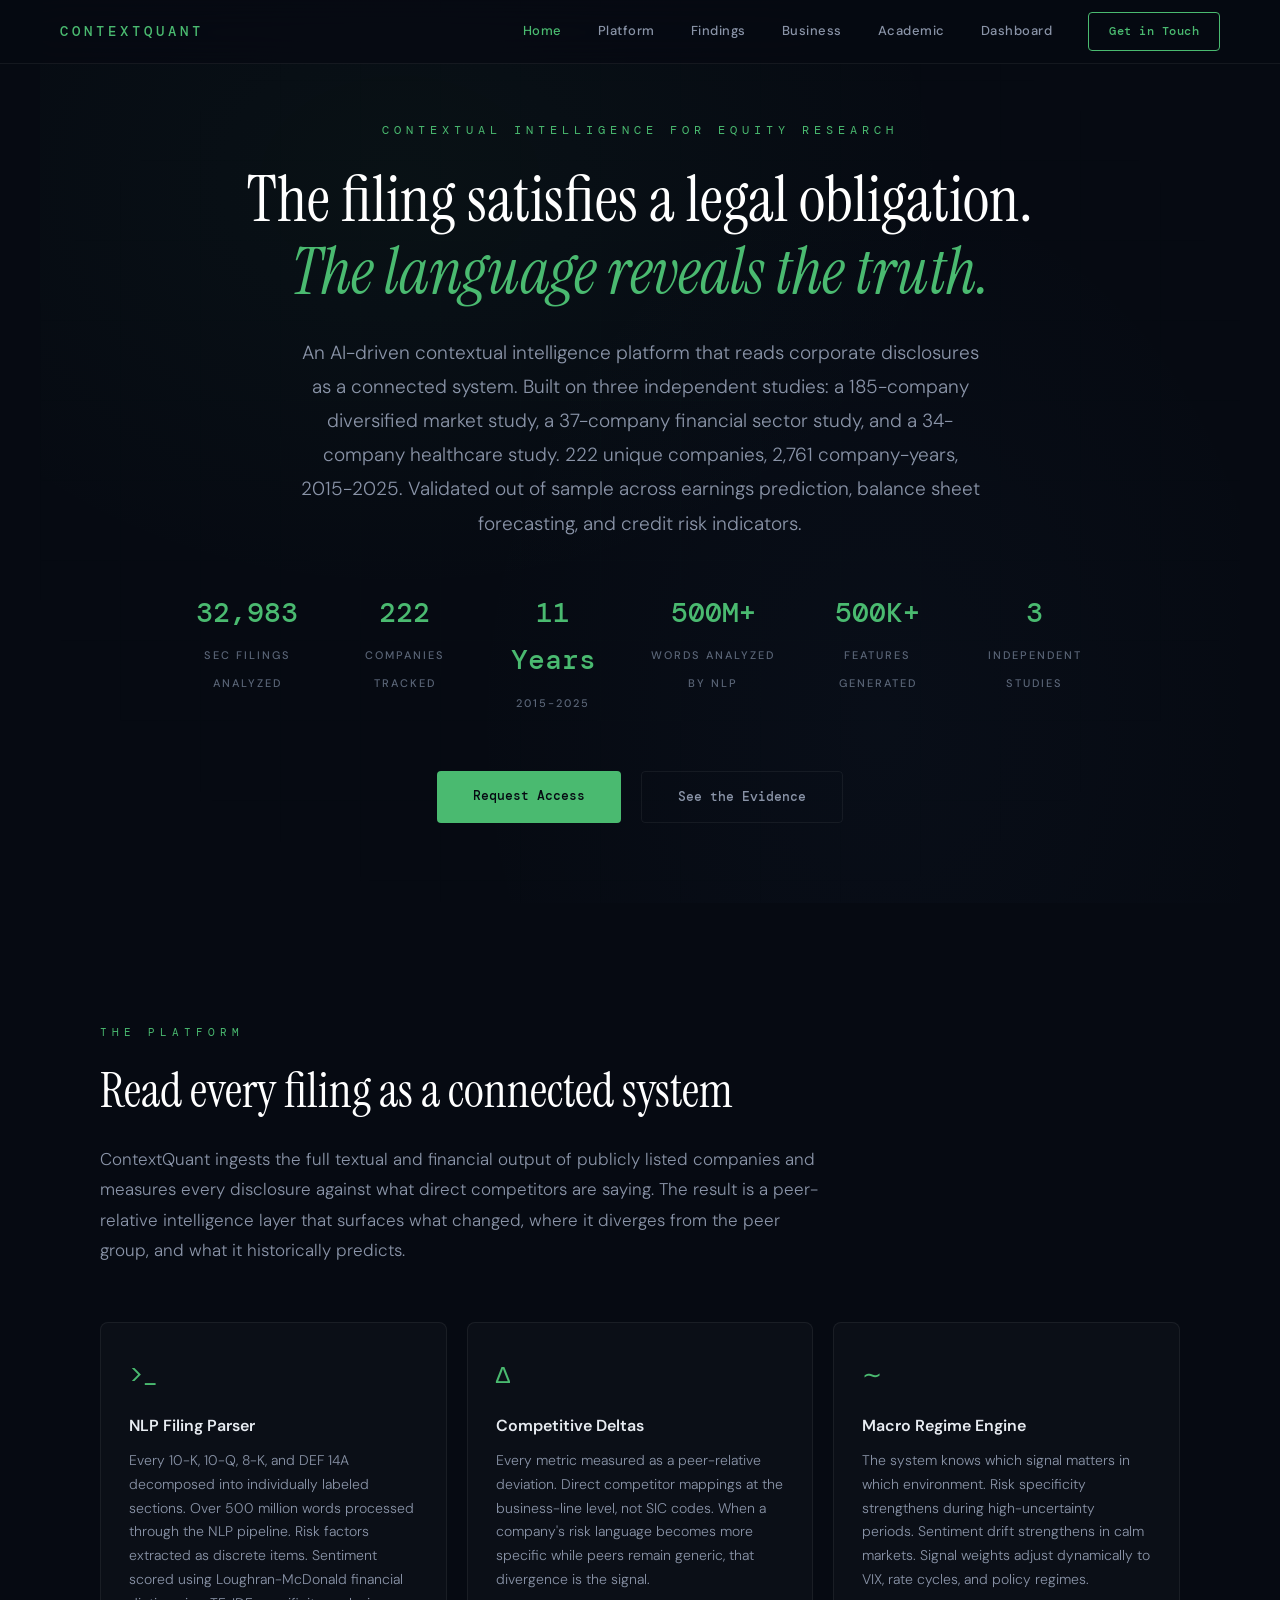
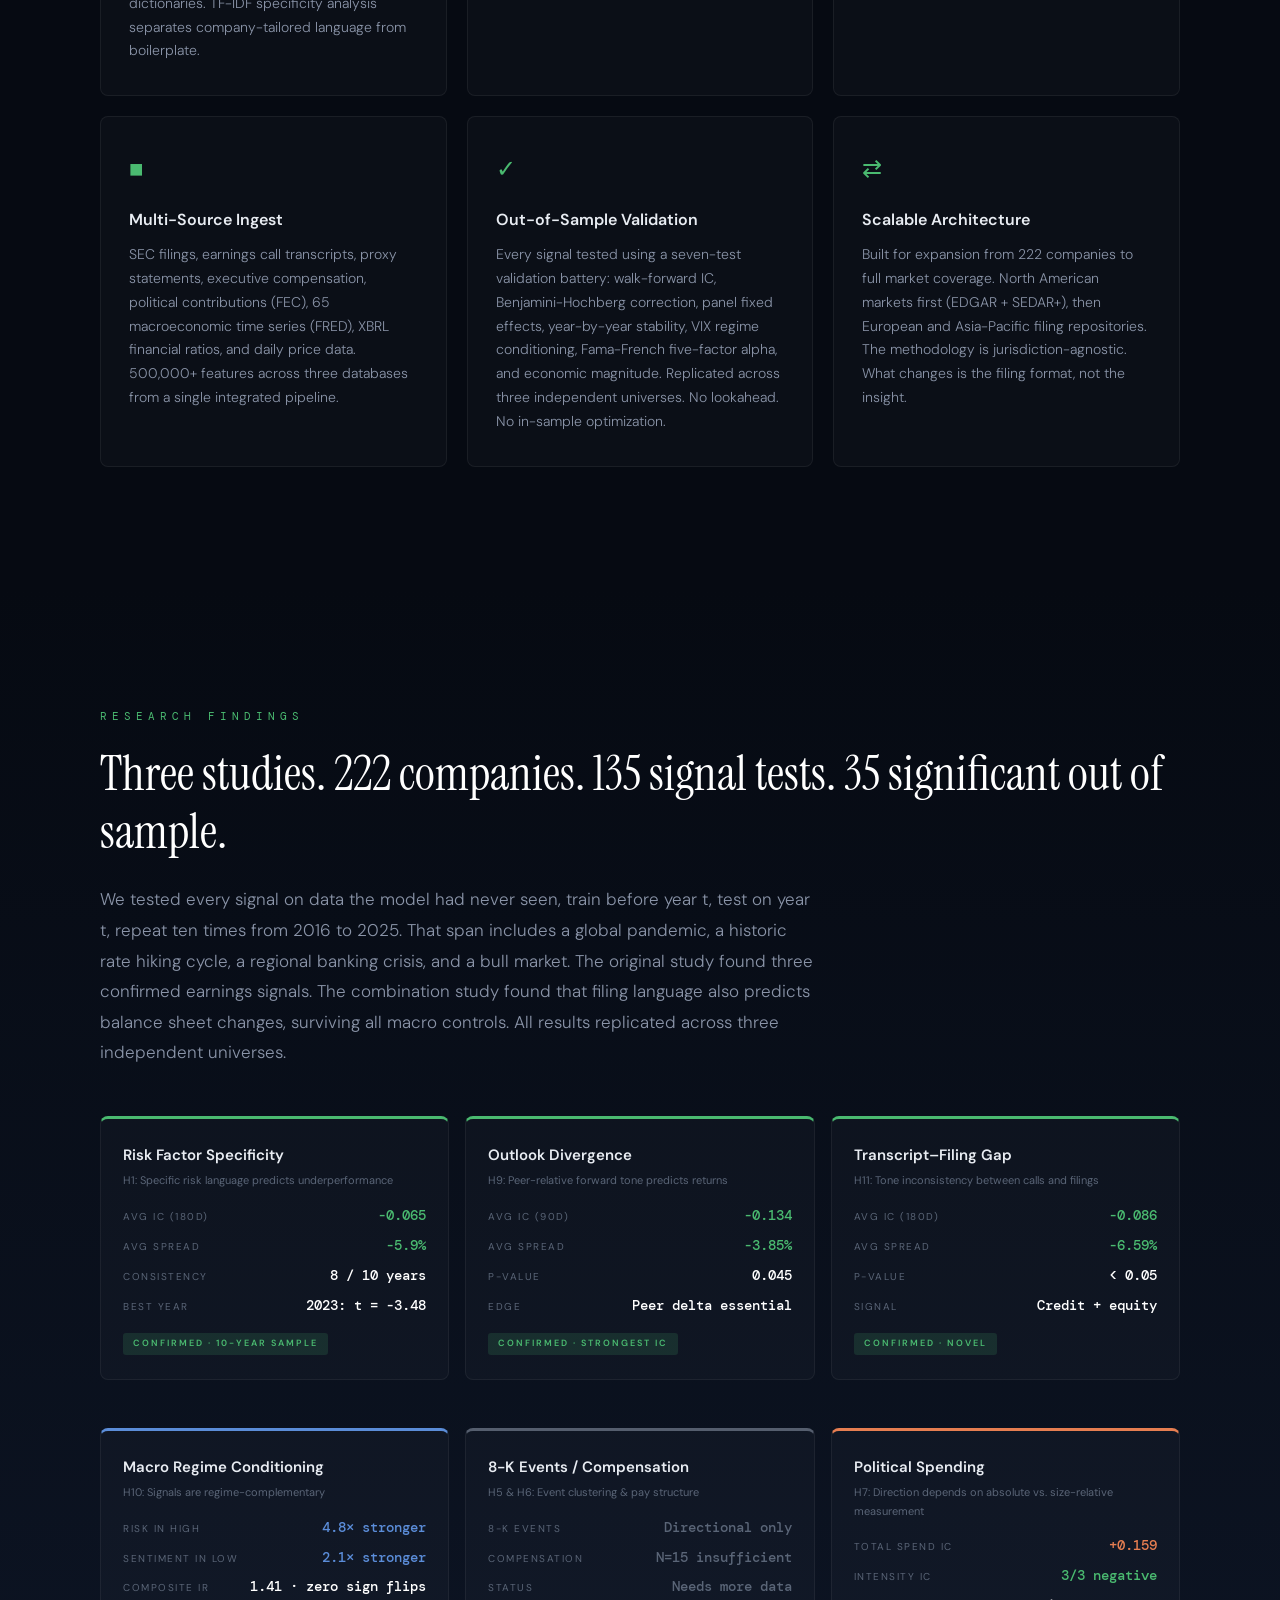
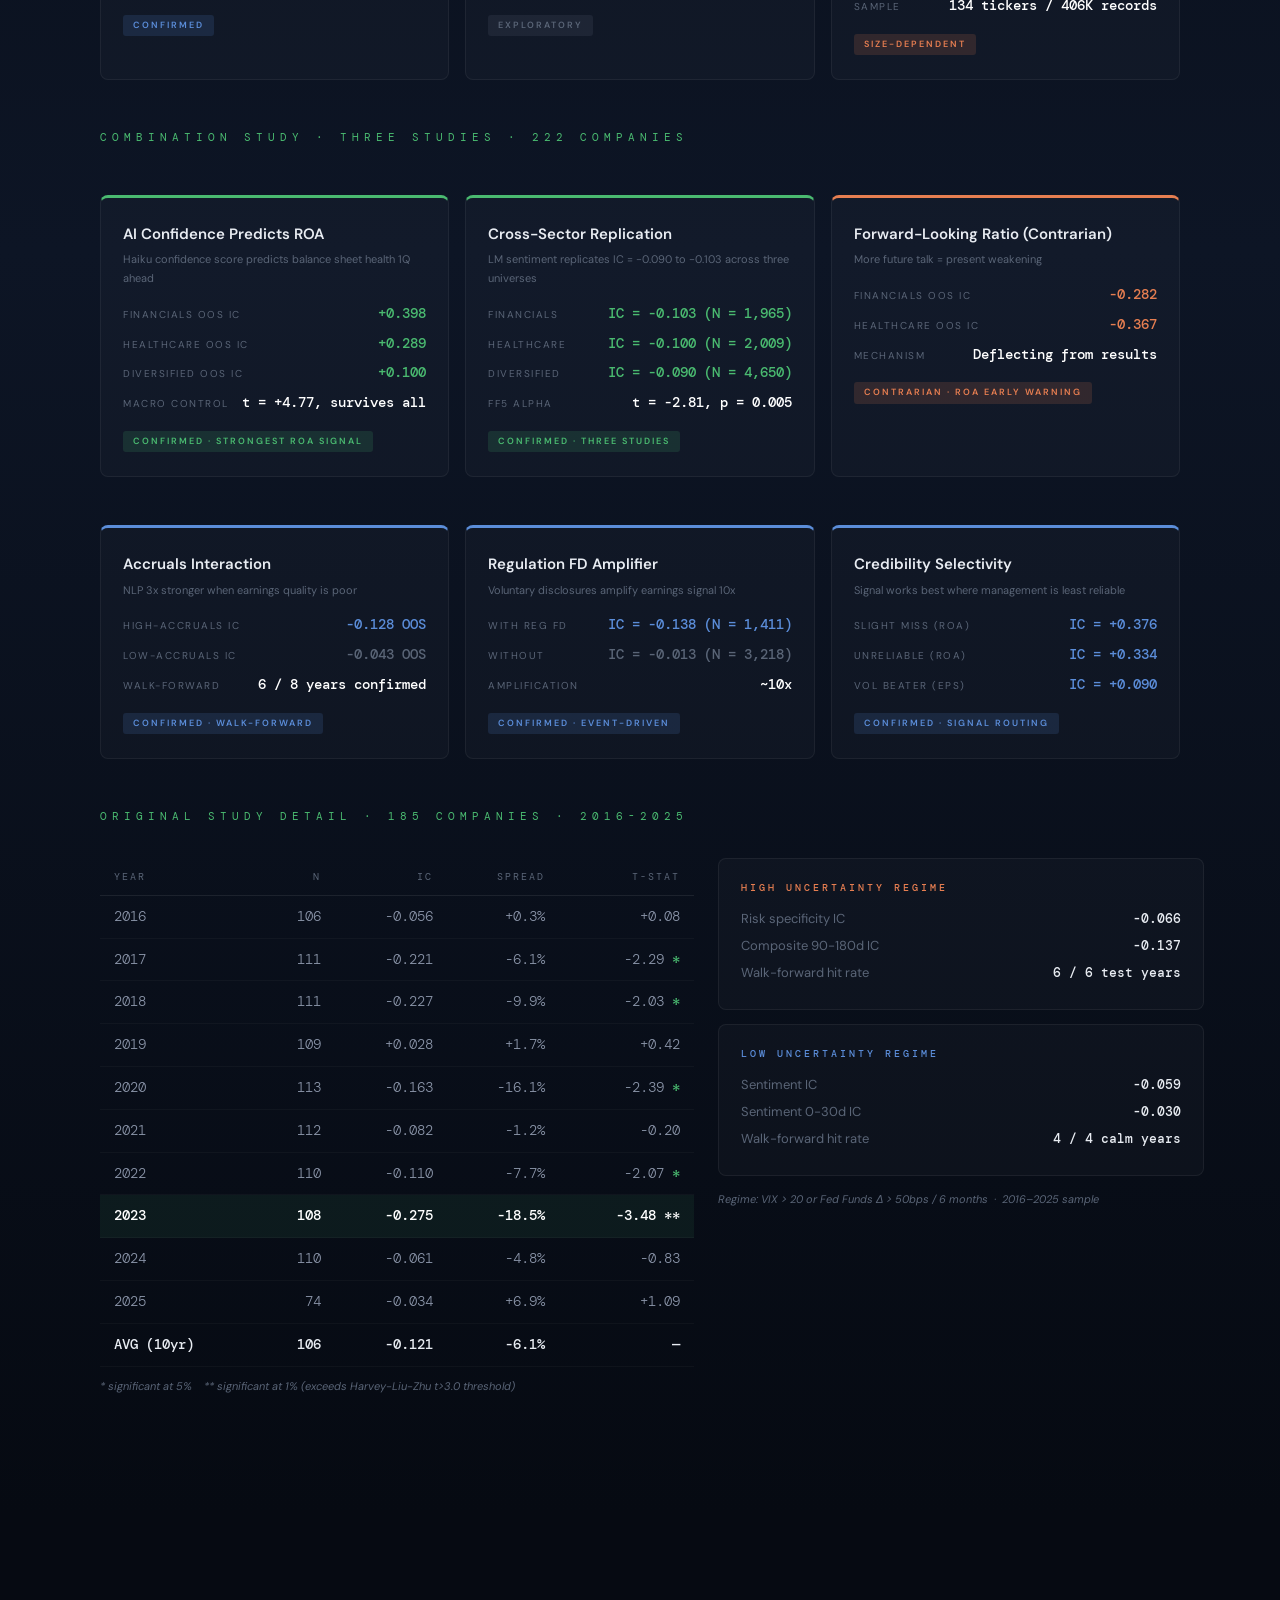
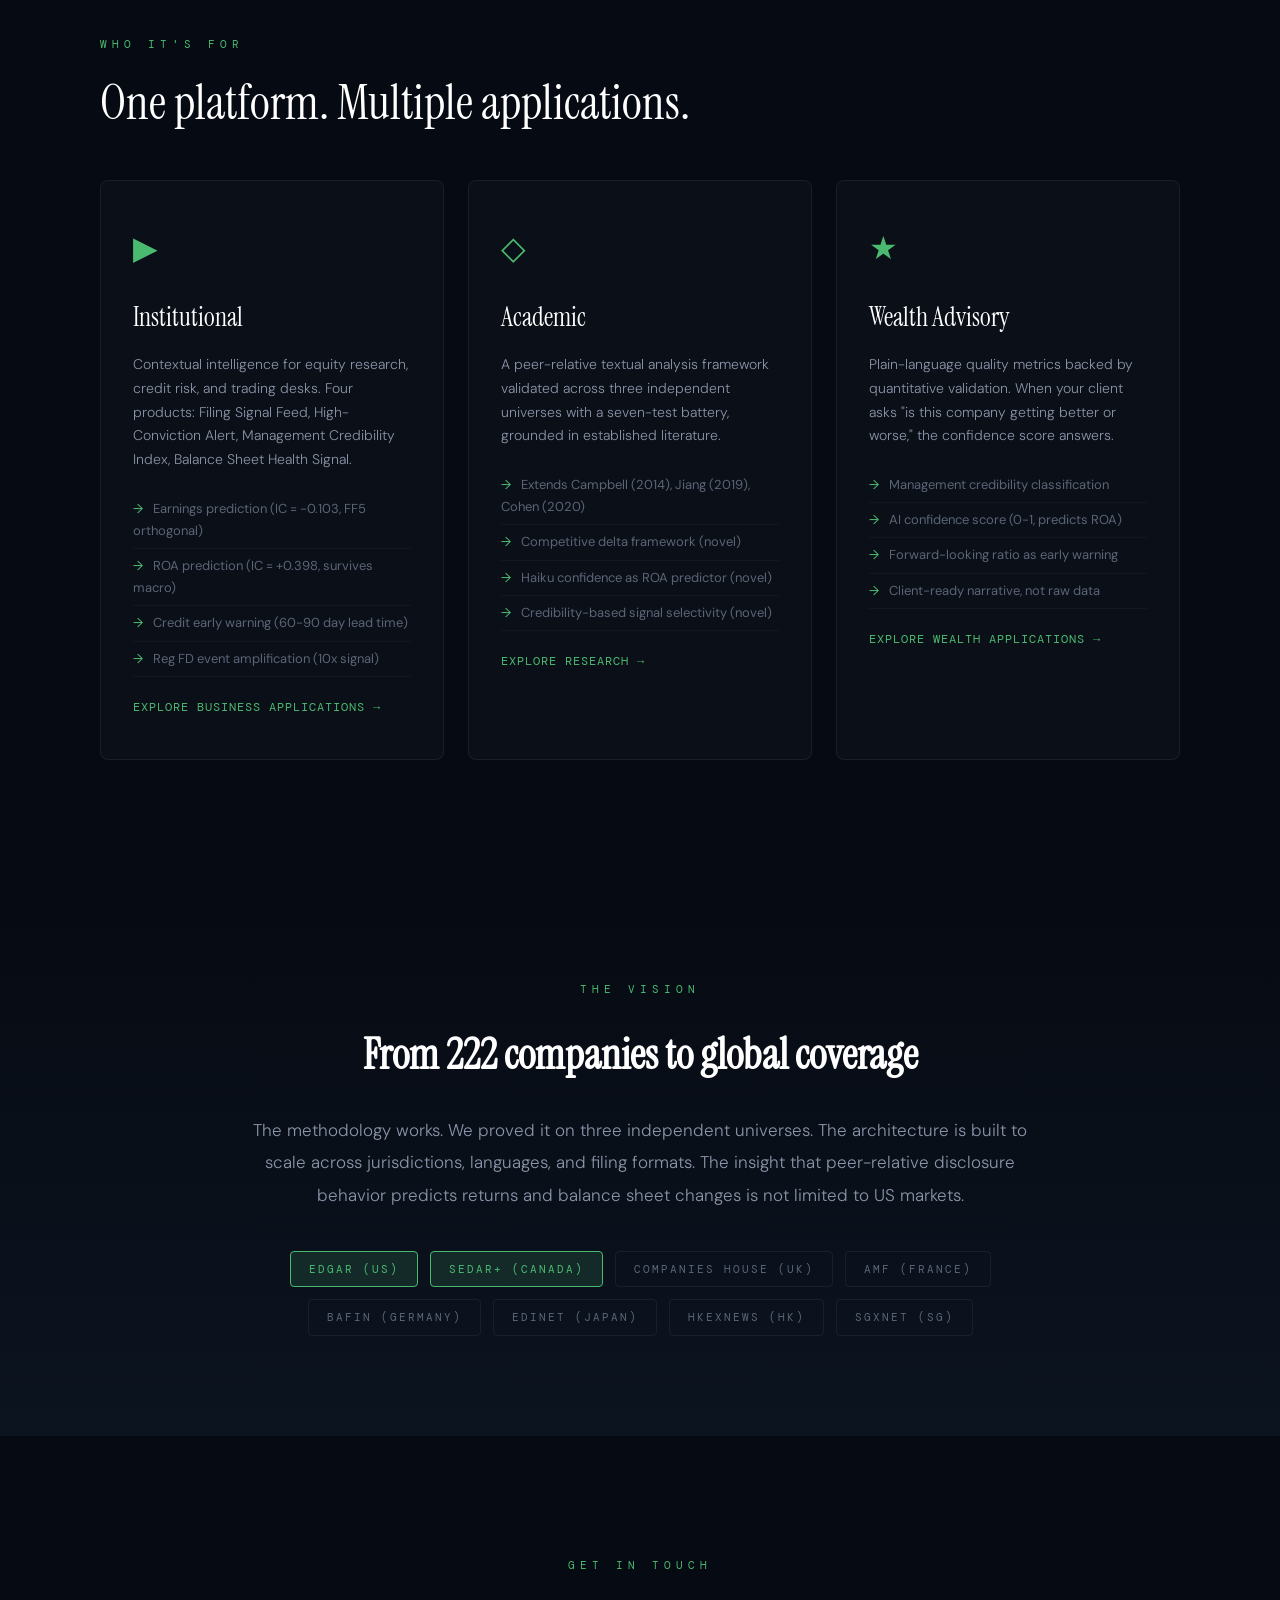
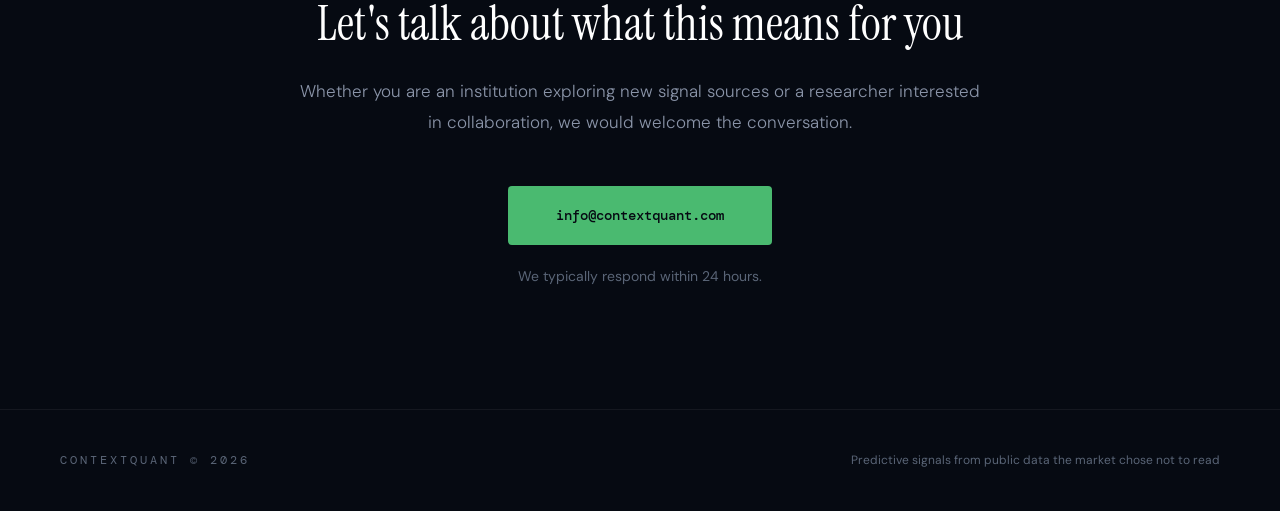
==== commit 14cb2cd7: "Add files via upload" ====
--- a/index.html
+++ b/index.html
@@ -4,7 +4,7 @@
 <meta charset="utf-8">
 <meta name="viewport" content="width=device-width, initial-scale=1">
 <title>ContextQuant | Contextual Intelligence for Equity Research</title>
-<meta name="description" content="What 26,000+ SEC filings reveal when you stop reading them one at a time. Three independent studies, 222 companies, validated out of sample 2021-2025.">
+<meta name="description" content="What 32,983 SEC filings reveal when you stop reading them one at a time. Three independent studies, 222 companies, validated out of sample 2021-2025.">
 <link href="https://fonts.googleapis.com/css2?family=DM+Mono:wght@300;400;500&family=Instrument+Serif:ital@0;1&family=DM+Sans:wght@300;400;500;600;700&display=swap" rel="stylesheet">
 <style>
 :root {
@@ -422,7 +422,7 @@
     <div class="feature-card fade-in">
       <span class="feature-icon">&gt;_</span>
       <div class="feature-name">NLP Filing Parser</div>
-      <div class="feature-desc">Every 10-K, 10-Q, 8-K, and DEF 14A decomposed into individually labeled sections. Over 350 million words processed through the NLP pipeline. Risk factors extracted as discrete items. Sentiment scored using Loughran-McDonald financial dictionaries. TF-IDF specificity analysis separates company-tailored language from boilerplate.</div>
+      <div class="feature-desc">Every 10-K, 10-Q, 8-K, and DEF 14A decomposed into individually labeled sections. Over 500 million words processed through the NLP pipeline. Risk factors extracted as discrete items. Sentiment scored using Loughran-McDonald financial dictionaries. TF-IDF specificity analysis separates company-tailored language from boilerplate.</div>
     </div>
     <div class="feature-card fade-in">
       <span class="feature-icon">&Delta;</span>
@@ -447,7 +447,7 @@
     <div class="feature-card fade-in">
       <span class="feature-icon">&#x21C4;</span>
       <div class="feature-name">Scalable Architecture</div>
-      <div class="feature-desc">Built for expansion from 185 companies to full market coverage. North American markets first (EDGAR + SEDAR+), then European and Asia-Pacific filing repositories. The methodology is jurisdiction-agnostic. What changes is the filing format, not the insight.</div>
+      <div class="feature-desc">Built for expansion from 222 companies to full market coverage. North American markets first (EDGAR + SEDAR+), then European and Asia-Pacific filing repositories. The methodology is jurisdiction-agnostic. What changes is the filing format, not the insight.</div>
     </div>
   </div>
 </section>
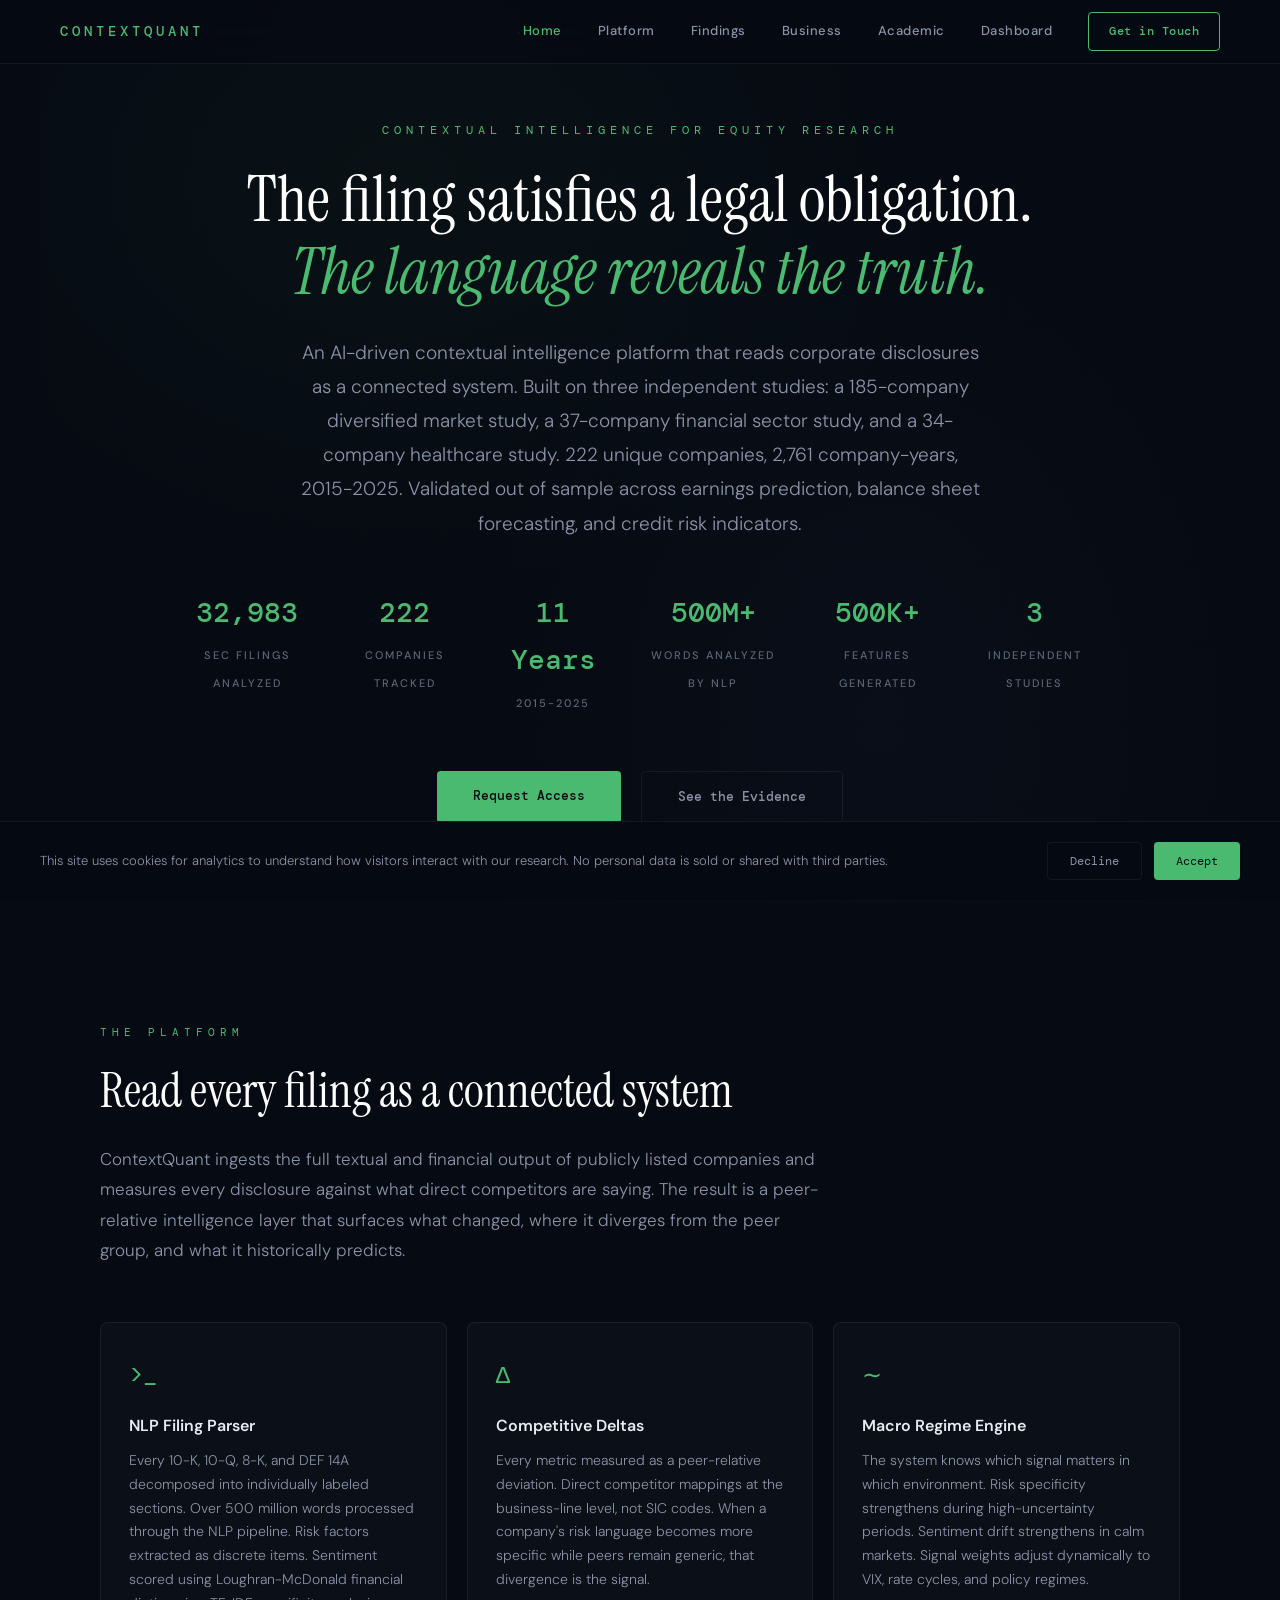
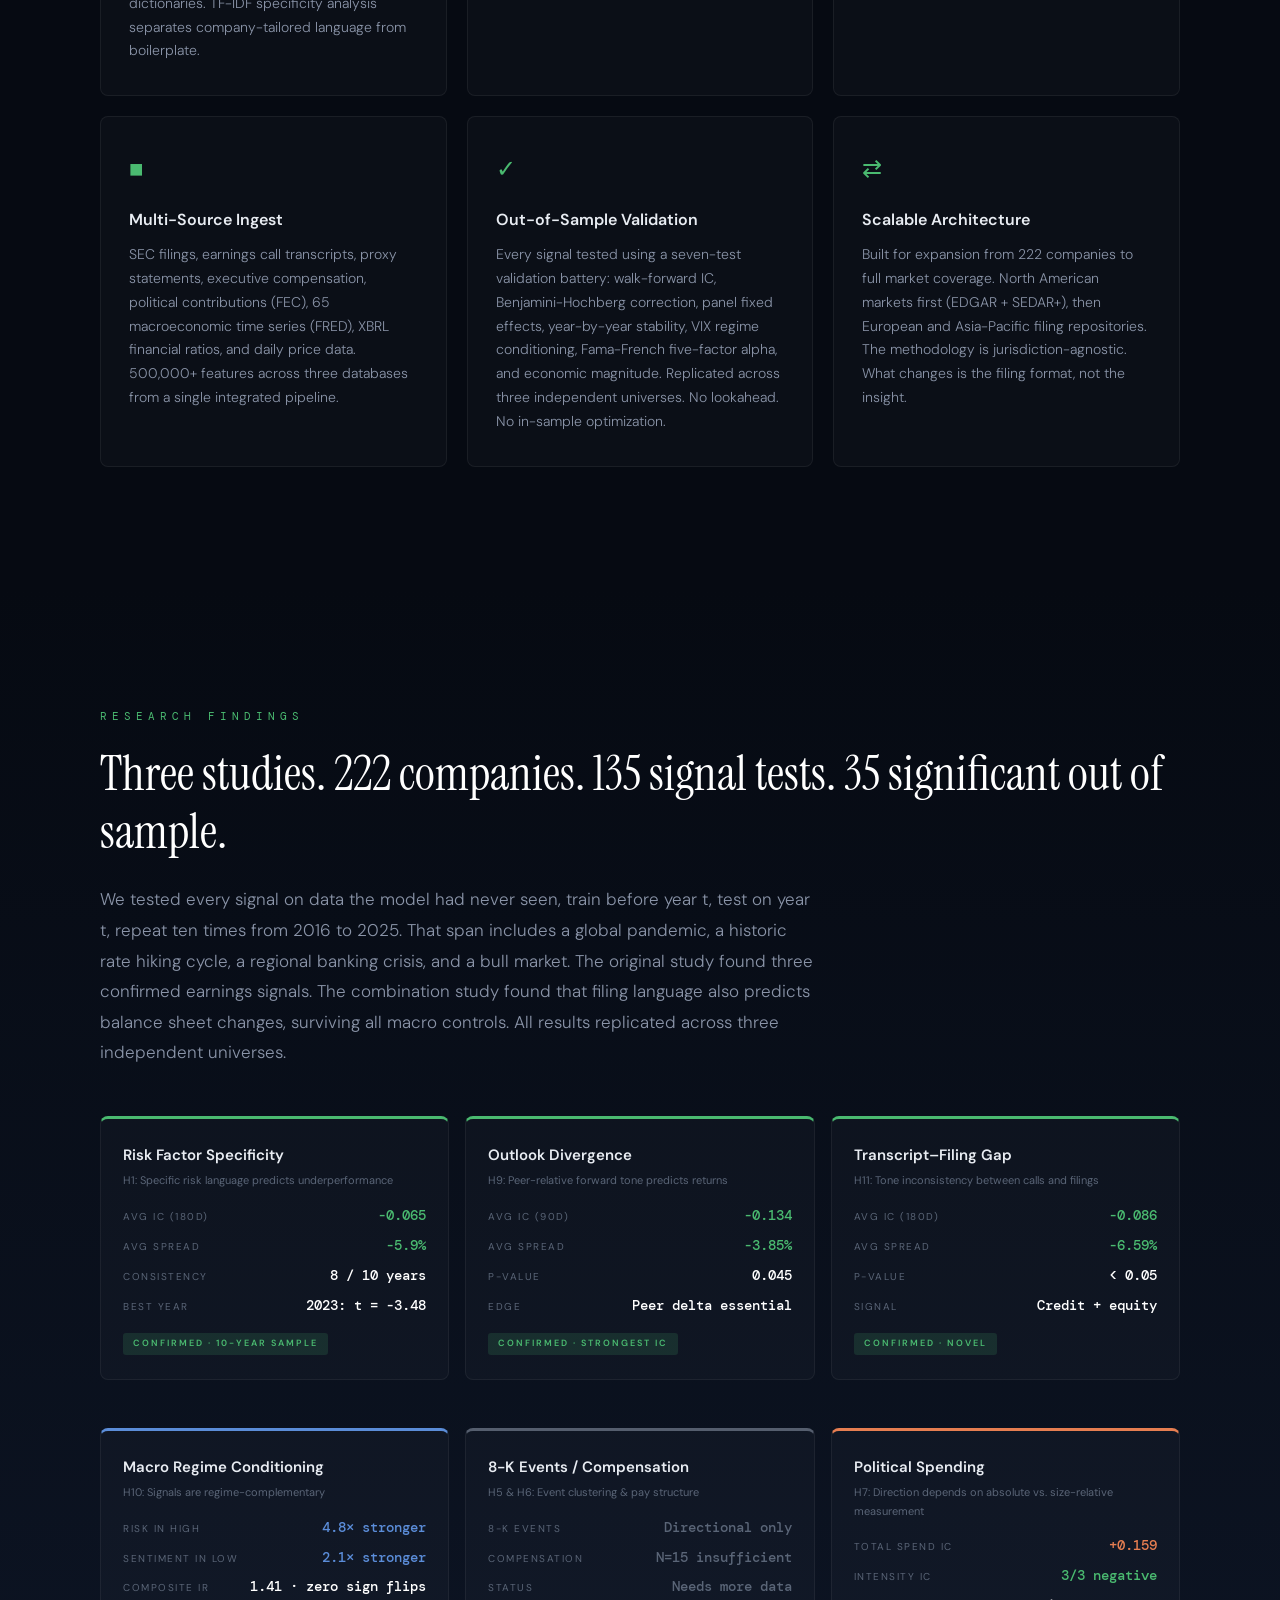
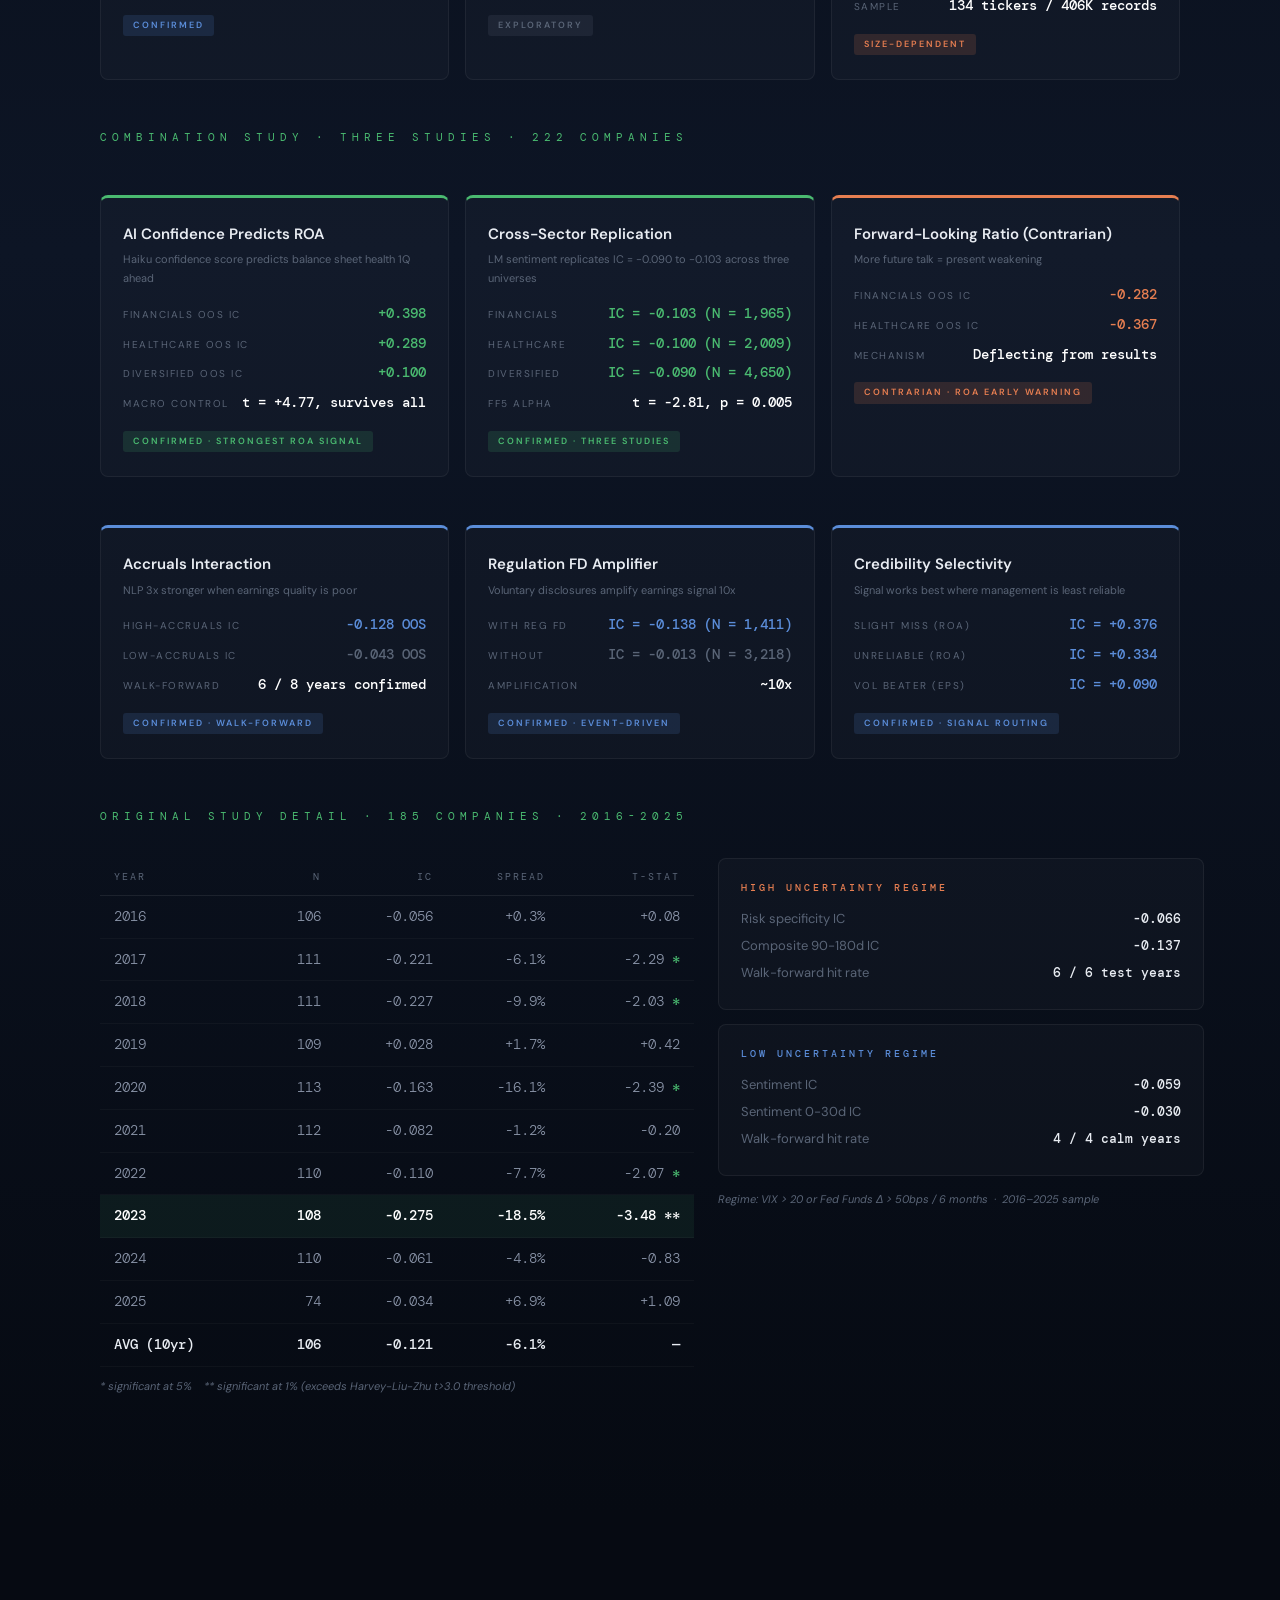
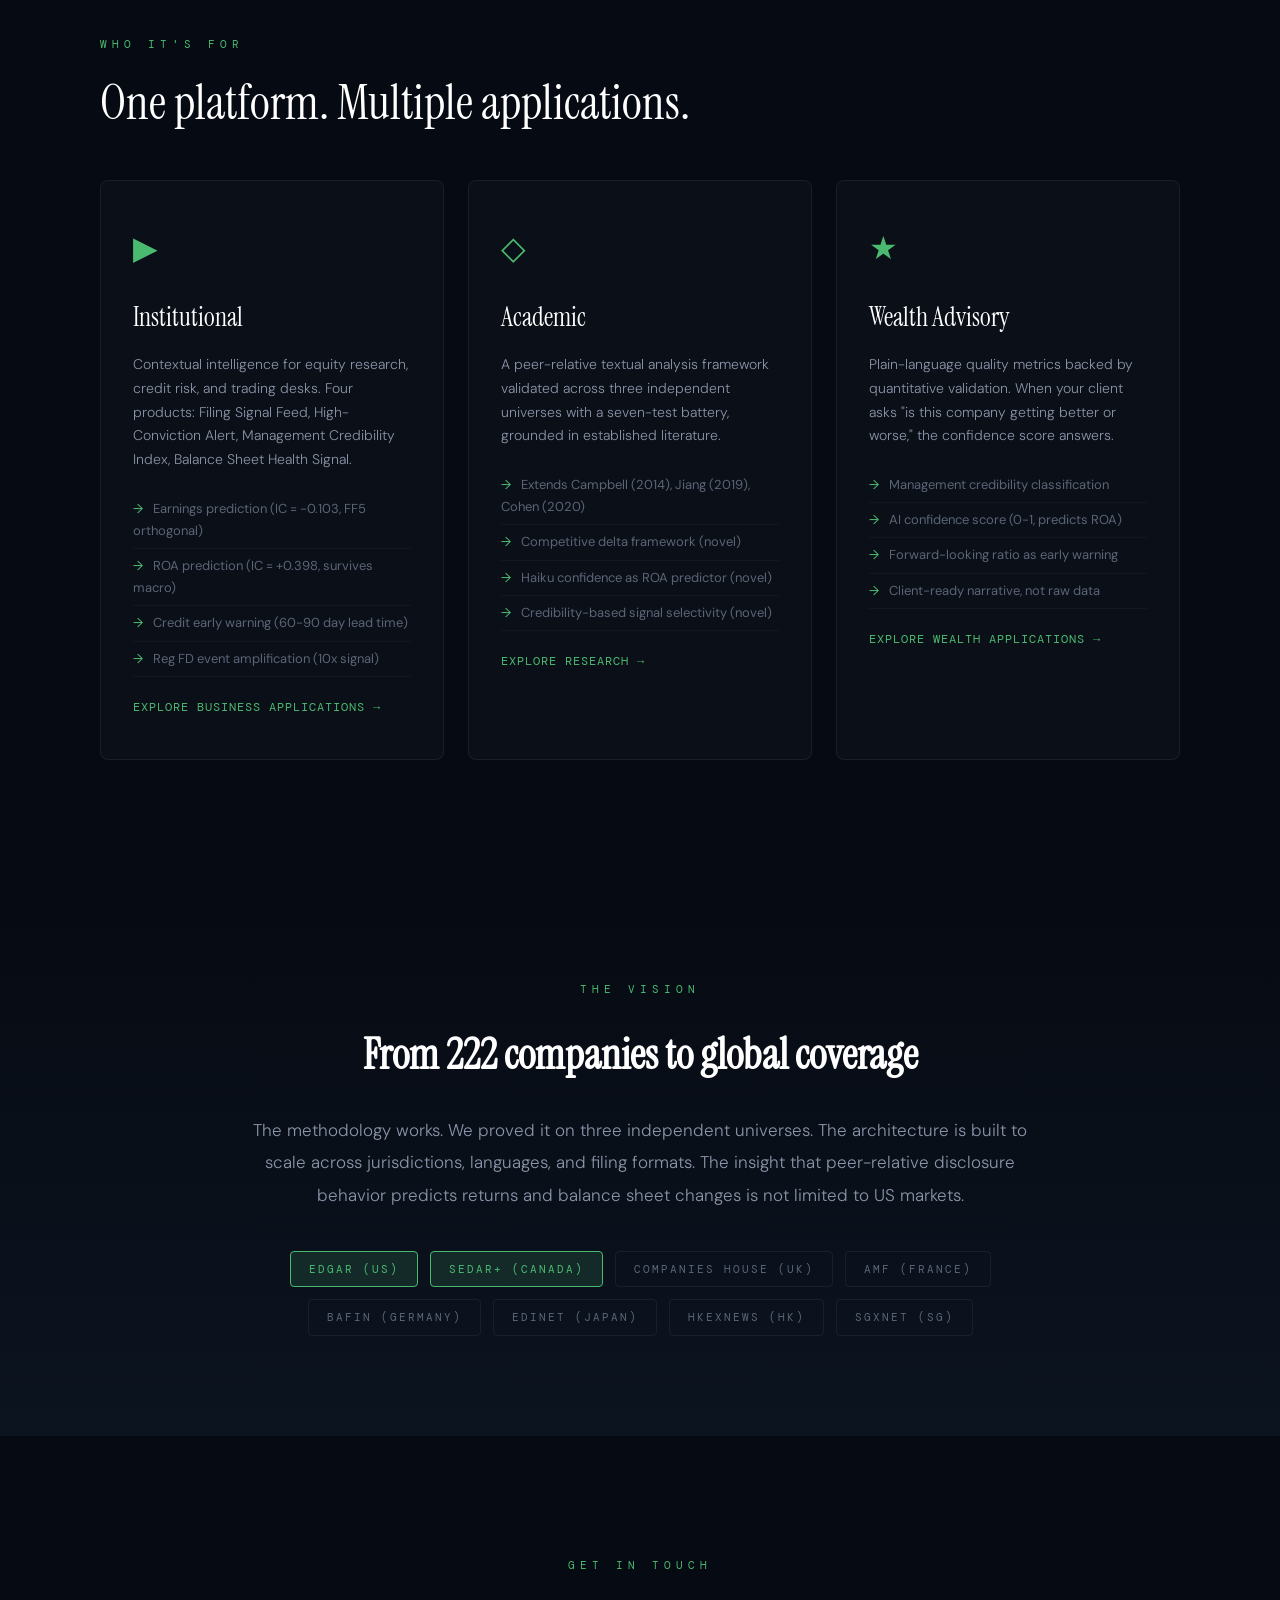
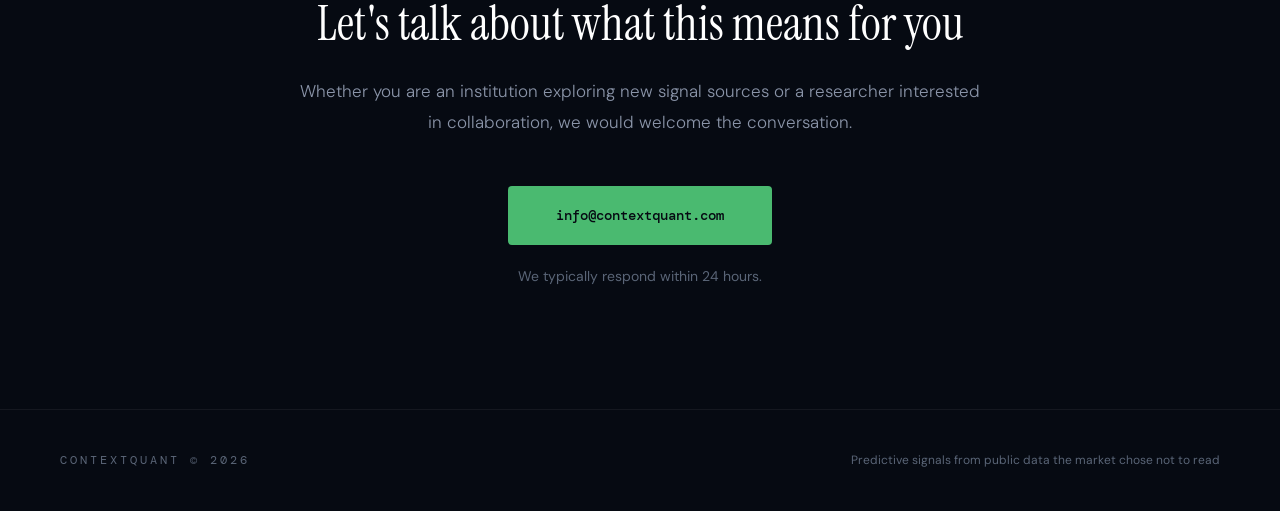
==== commit 6cd51aed: "Add files via upload" ====
--- a/index.html
+++ b/index.html
@@ -4,7 +4,32 @@
 <meta charset="utf-8">
 <meta name="viewport" content="width=device-width, initial-scale=1">
 <title>ContextQuant | Contextual Intelligence for Equity Research</title>
-<meta name="description" content="What 32,983 SEC filings reveal when you stop reading them one at a time. Three independent studies, 222 companies, validated out of sample 2021-2025.">
+<meta name="description" content="ContextQuant extracts validated earnings and balance sheet prediction signals from SEC filings. 222 companies, 3 independent studies, 2,761 company-years. IC=-0.103 OOS, Fama-French orthogonal.">
+<meta name="keywords" content="SEC filing analysis, NLP financial signals, earnings prediction, balance sheet forecasting, peer-relative disclosure, Fama-French alpha, quantitative research, credit risk, equity research">
+<meta property="og:title" content="ContextQuant | Predictive Signals from SEC Filings">
+<meta property="og:description" content="Filing language predicts earnings surprises and balance sheet changes before the market prices them. Validated across 222 companies, 3 studies, 2015-2025.">
+<meta property="og:type" content="website">
+<meta property="og:url" content="https://contextquant.com">
+<meta property="og:image" content="https://contextquant.com/CQ_logo.jpg">
+<meta name="twitter:card" content="summary">
+<meta name="twitter:title" content="ContextQuant | Predictive Signals from SEC Filings">
+<meta name="twitter:description" content="Filing language predicts earnings and balance sheet changes. IC=-0.103 OOS, FF5 orthogonal, validated 2021-2025.">
+<link rel="canonical" href="https://contextquant.com/">
+<link rel="icon" type="image/x-icon" href="favicon.ico">
+<link rel="icon" type="image/png" sizes="32x32" href="favicon-32x32.png">
+<link rel="icon" type="image/png" sizes="16x16" href="favicon-16x16.png">
+<link rel="apple-touch-icon" sizes="180x180" href="apple-touch-icon.png">
+<!-- Analytics loaded after cookie consent (see bottom of page) -->
+<script type="application/ld+json">
+{
+  "@context": "https://schema.org",
+  "@type": "ResearchProject",
+  "name": "ContextQuant",
+  "description": "Quantitative NLP research program extracting earnings and balance sheet prediction signals from SEC filings",
+  "url": "https://contextquant.com",
+  "email": "info@contextquant.com"
+}
+</script>
 <link href="https://fonts.googleapis.com/css2?family=DM+Mono:wght@300;400;500&family=Instrument+Serif:ital@0;1&family=DM+Sans:wght@300;400;500;600;700&display=swap" rel="stylesheet">
 <style>
 :root {
@@ -704,5 +729,49 @@
   });
 })();
 </script>
+<!-- Cookie consent banner -->
+<div id="cqCookieBanner" style="display:none;position:fixed;bottom:0;left:0;right:0;z-index:500;background:rgba(6,10,18,0.98);backdrop-filter:blur(20px);border-top:1px solid rgba(255,255,255,0.06);padding:20px 24px;">
+  <div style="max-width:1200px;margin:0 auto;display:flex;gap:24px;align-items:center;justify-content:space-between;flex-wrap:wrap;">
+    <div style="flex:1;min-width:260px;font-size:13px;font-weight:300;color:#8a94a8;line-height:1.6;">This site uses cookies for analytics to understand how visitors interact with our research. No personal data is sold or shared with third parties.</div>
+    <div style="display:flex;gap:12px;flex-shrink:0;">
+      <button id="cqCookieDecline" style="font-family:'DM Mono','Courier New',monospace;font-size:12px;padding:10px 22px;background:transparent;color:#8a94a8;border:1px solid rgba(255,255,255,0.06);border-radius:4px;cursor:pointer;transition:all 0.3s;">Decline</button>
+      <button id="cqCookieAccept" style="font-family:'DM Mono','Courier New',monospace;font-size:12px;padding:10px 22px;background:#4aba70;color:#060a12;border:none;border-radius:4px;cursor:pointer;transition:all 0.3s;">Accept</button>
+    </div>
+  </div>
+</div>
+<script>
+(function(){
+  function loadGA4(){
+    if(window.__cqGA4Loaded)return;
+    window.__cqGA4Loaded=true;
+    var s=document.createElement('script');
+    s.async=true;
+    s.src='https://www.googletagmanager.com/gtag/js?id=G-YC6H3H6DWF';
+    document.head.appendChild(s);
+    window.dataLayer=window.dataLayer||[];
+    function gtag(){dataLayer.push(arguments);}
+    window.gtag=gtag;
+    gtag('js',new Date());
+    gtag('config','G-YC6H3H6DWF');
+  }
+  var banner=document.getElementById('cqCookieBanner');
+  var accept=document.getElementById('cqCookieAccept');
+  var decline=document.getElementById('cqCookieDecline');
+  var accepted=null,declined=null;
+  try{accepted=localStorage.getItem('cq_cookies_accepted');}catch(e){}
+  try{declined=localStorage.getItem('cq_cookies_declined');}catch(e){}
+  if(accepted==='true'){loadGA4();}
+  else if(declined!=='true'&&banner){banner.style.display='block';}
+  if(accept)accept.addEventListener('click',function(){
+    try{localStorage.setItem('cq_cookies_accepted','true');}catch(e){}
+    if(banner)banner.style.display='none';
+    loadGA4();
+  });
+  if(decline)decline.addEventListener('click',function(){
+    try{localStorage.setItem('cq_cookies_declined','true');}catch(e){}
+    if(banner)banner.style.display='none';
+  });
+})();
+</script>
 </body>
 </html>
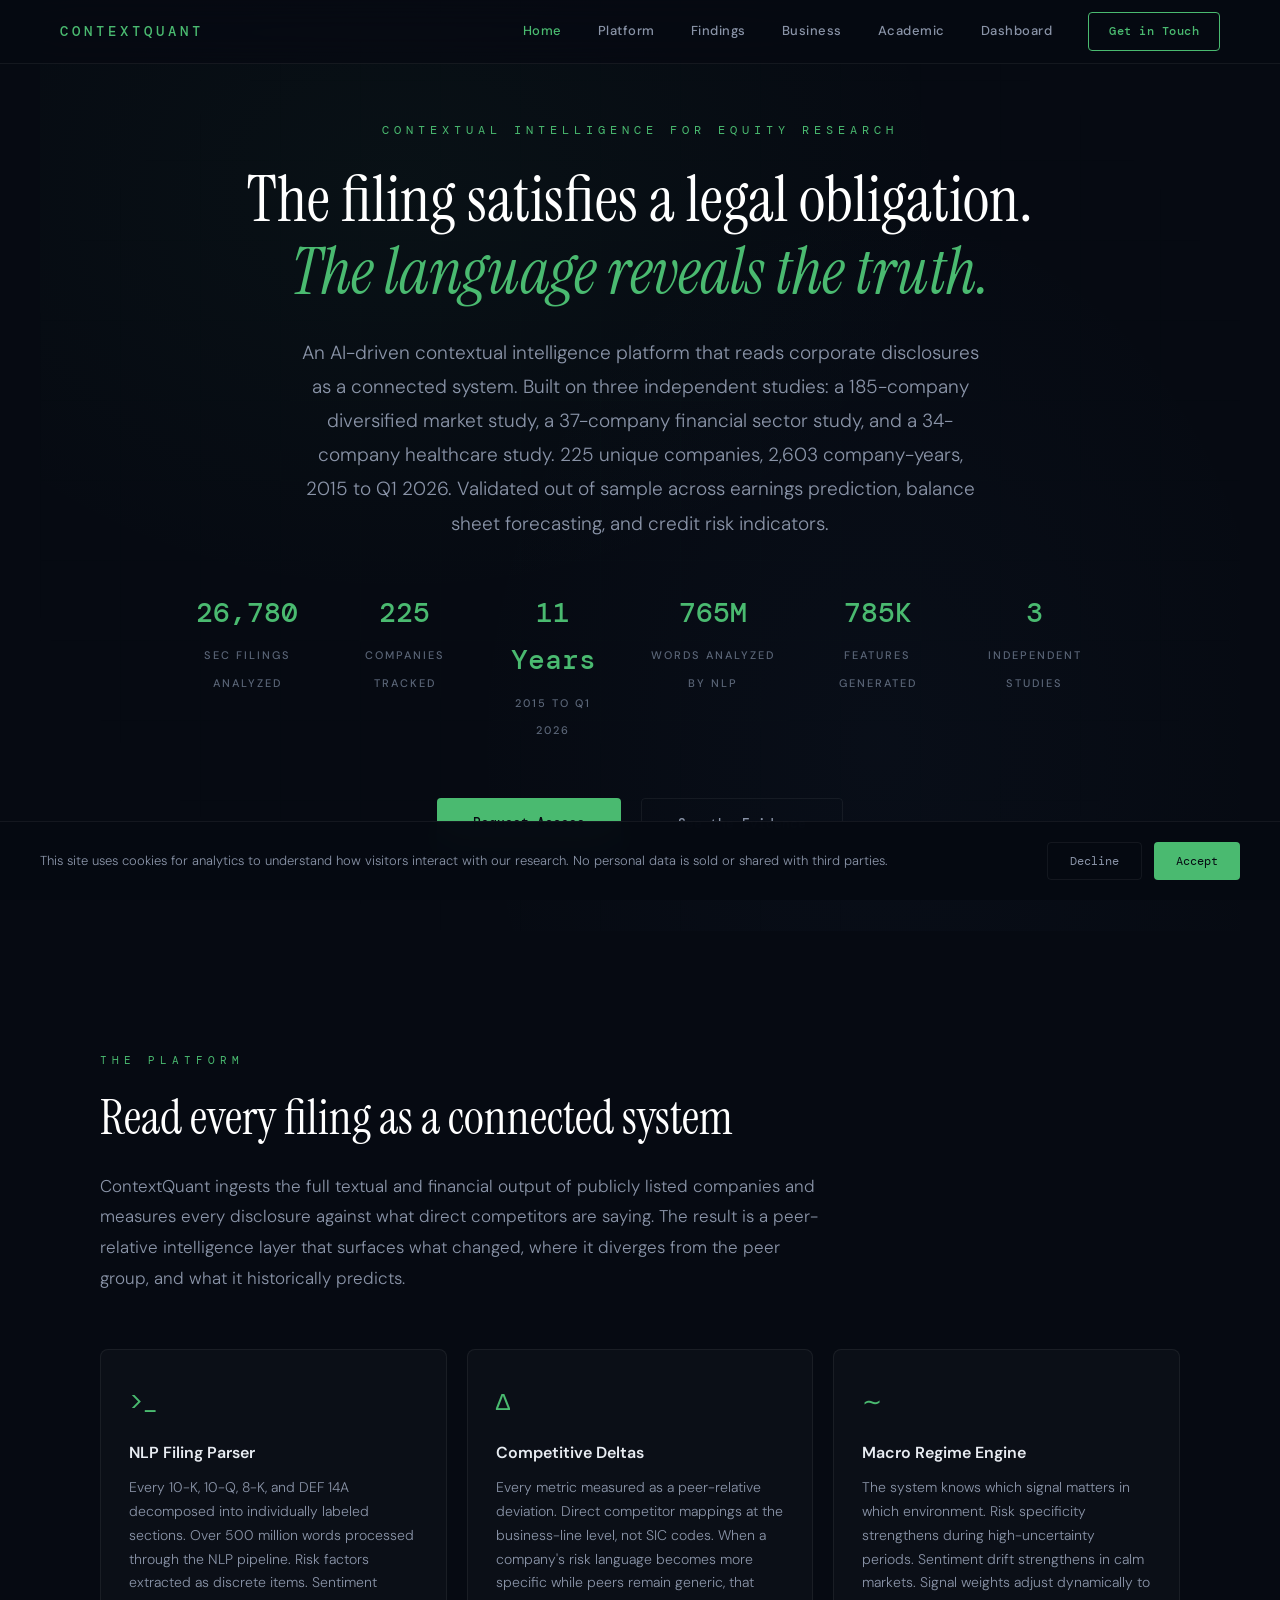
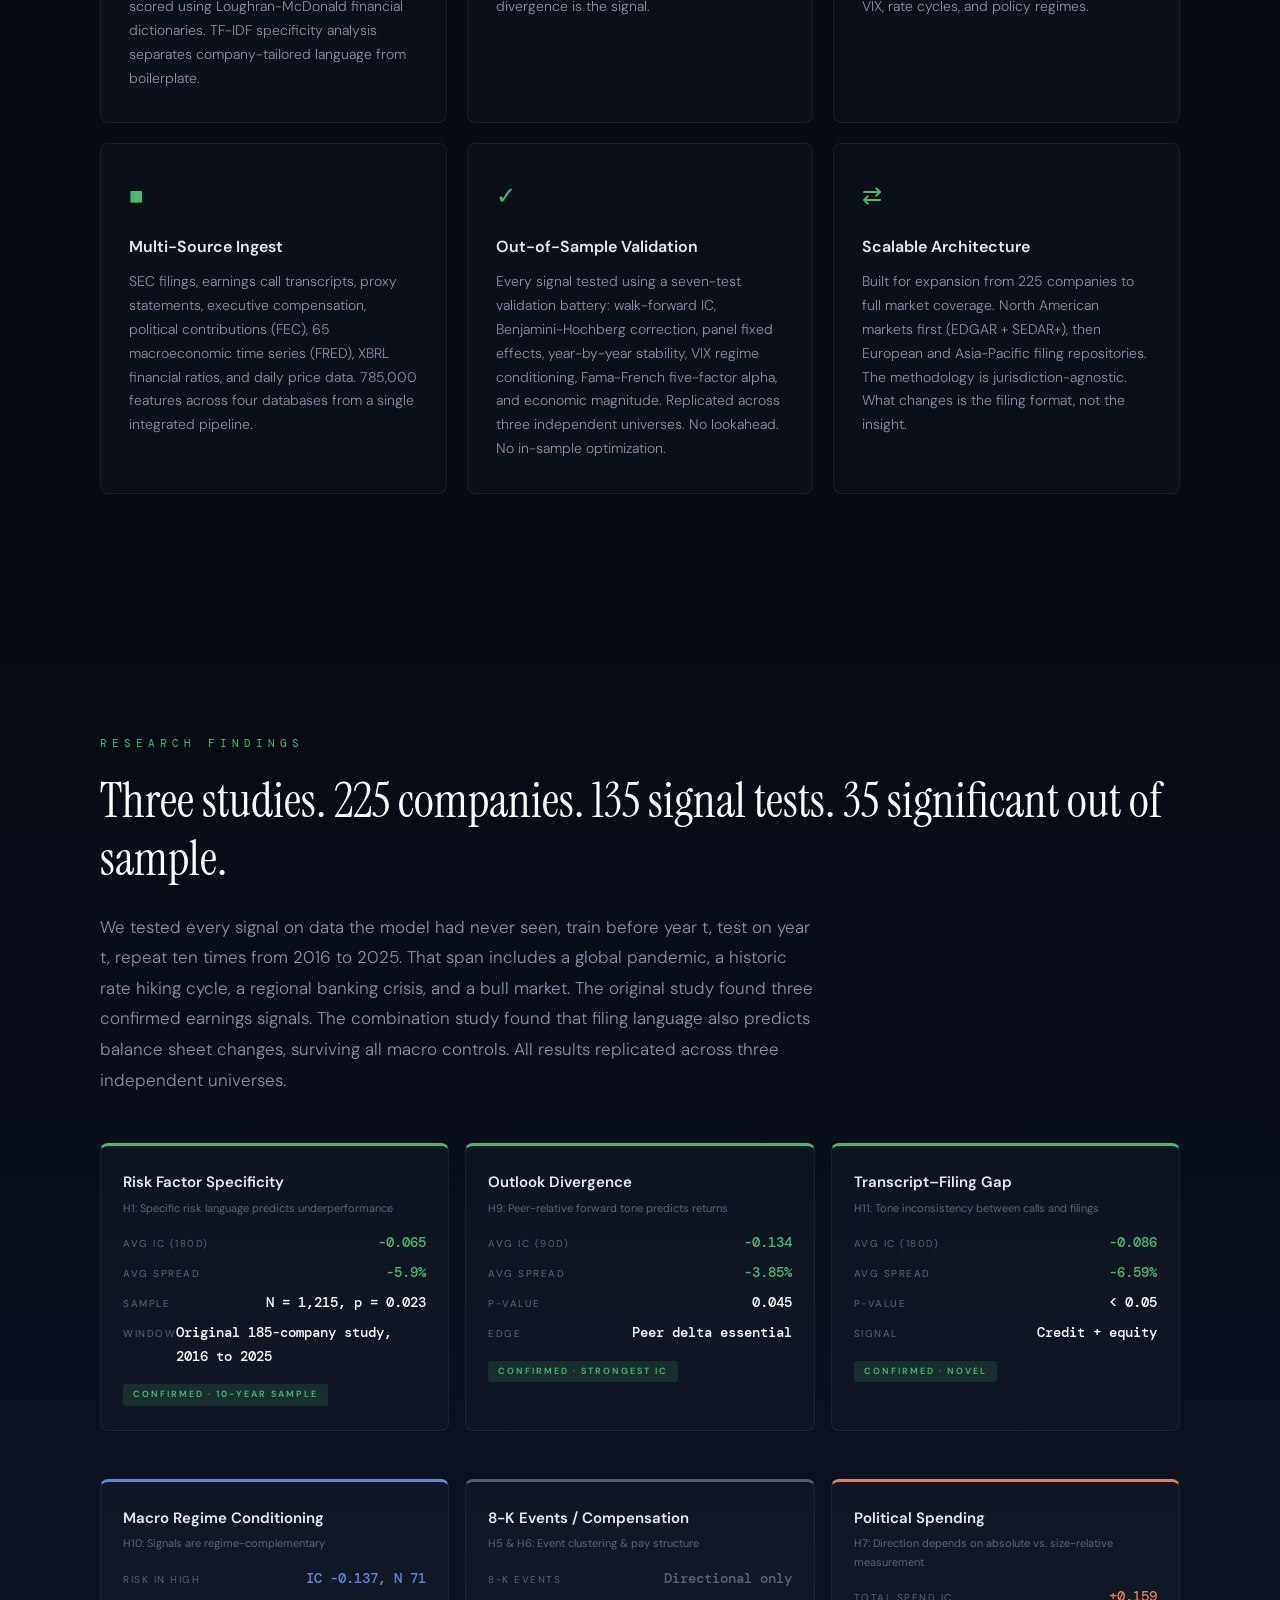
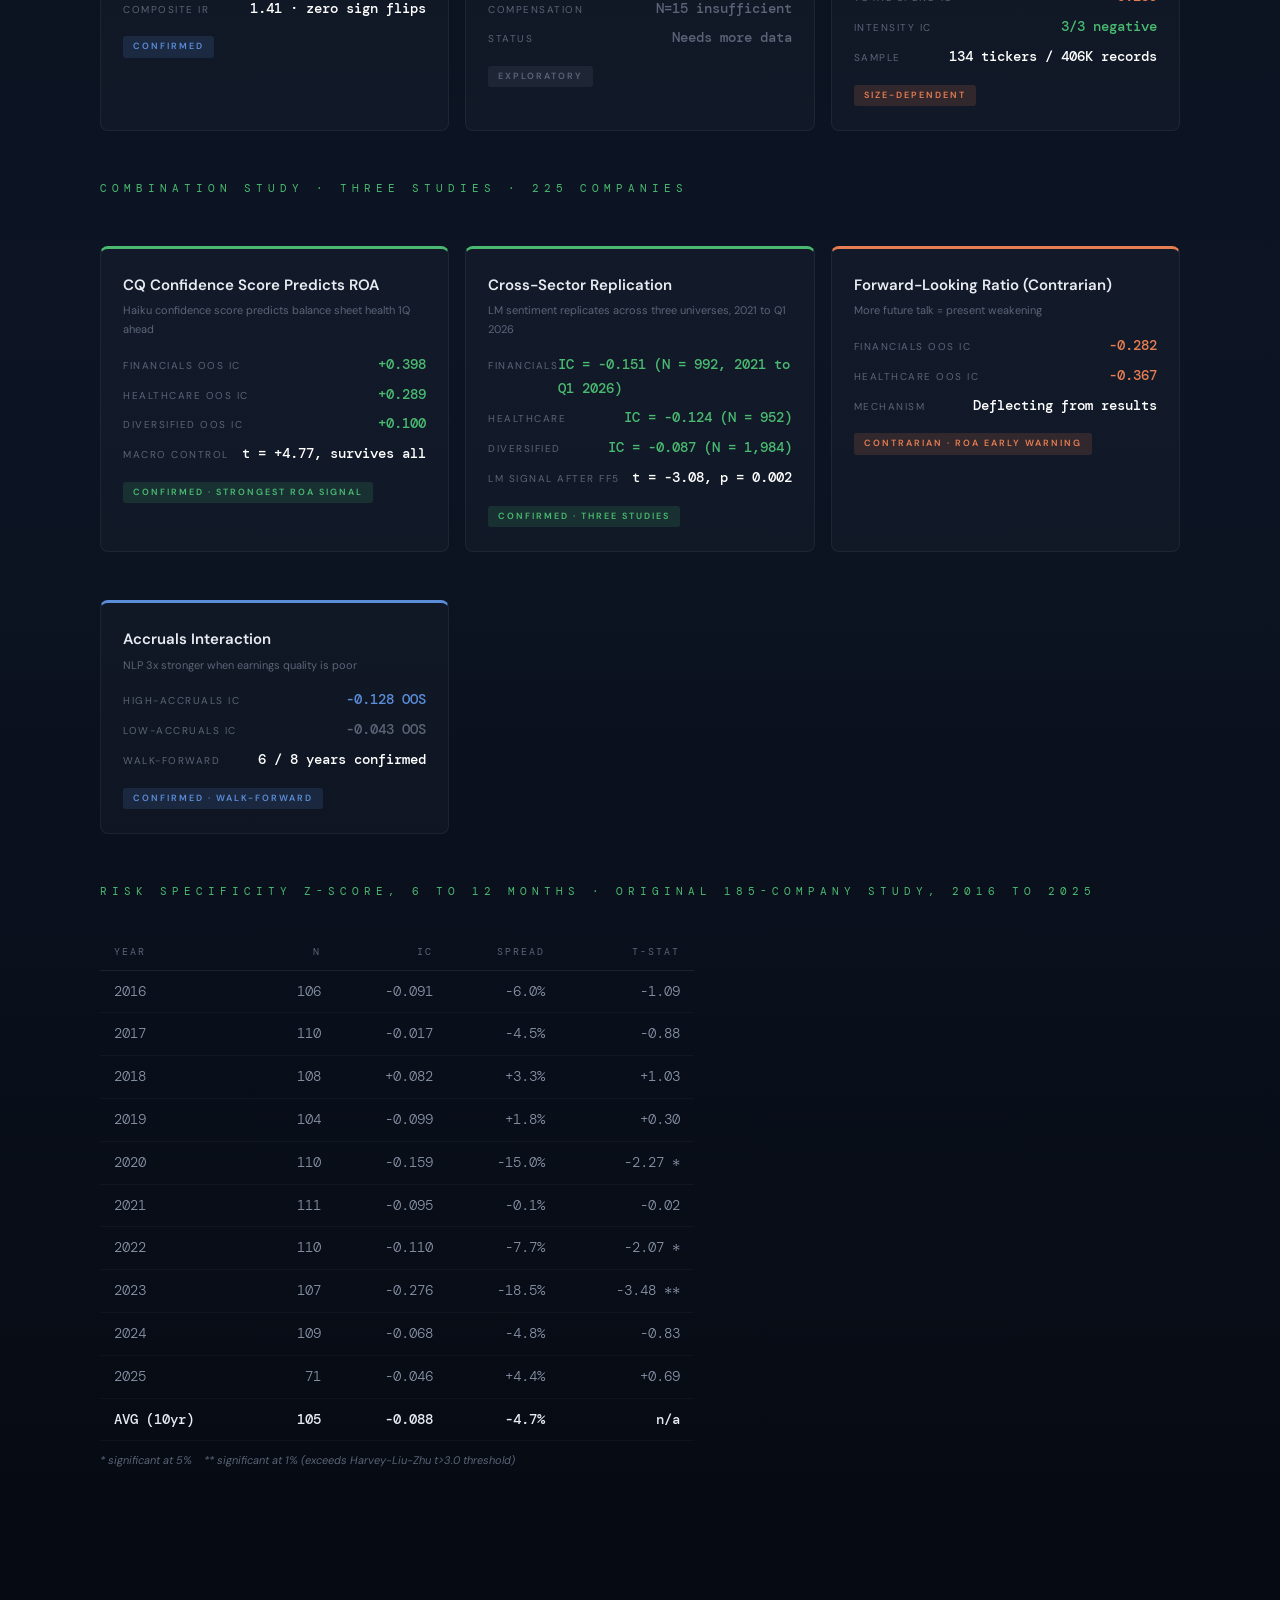
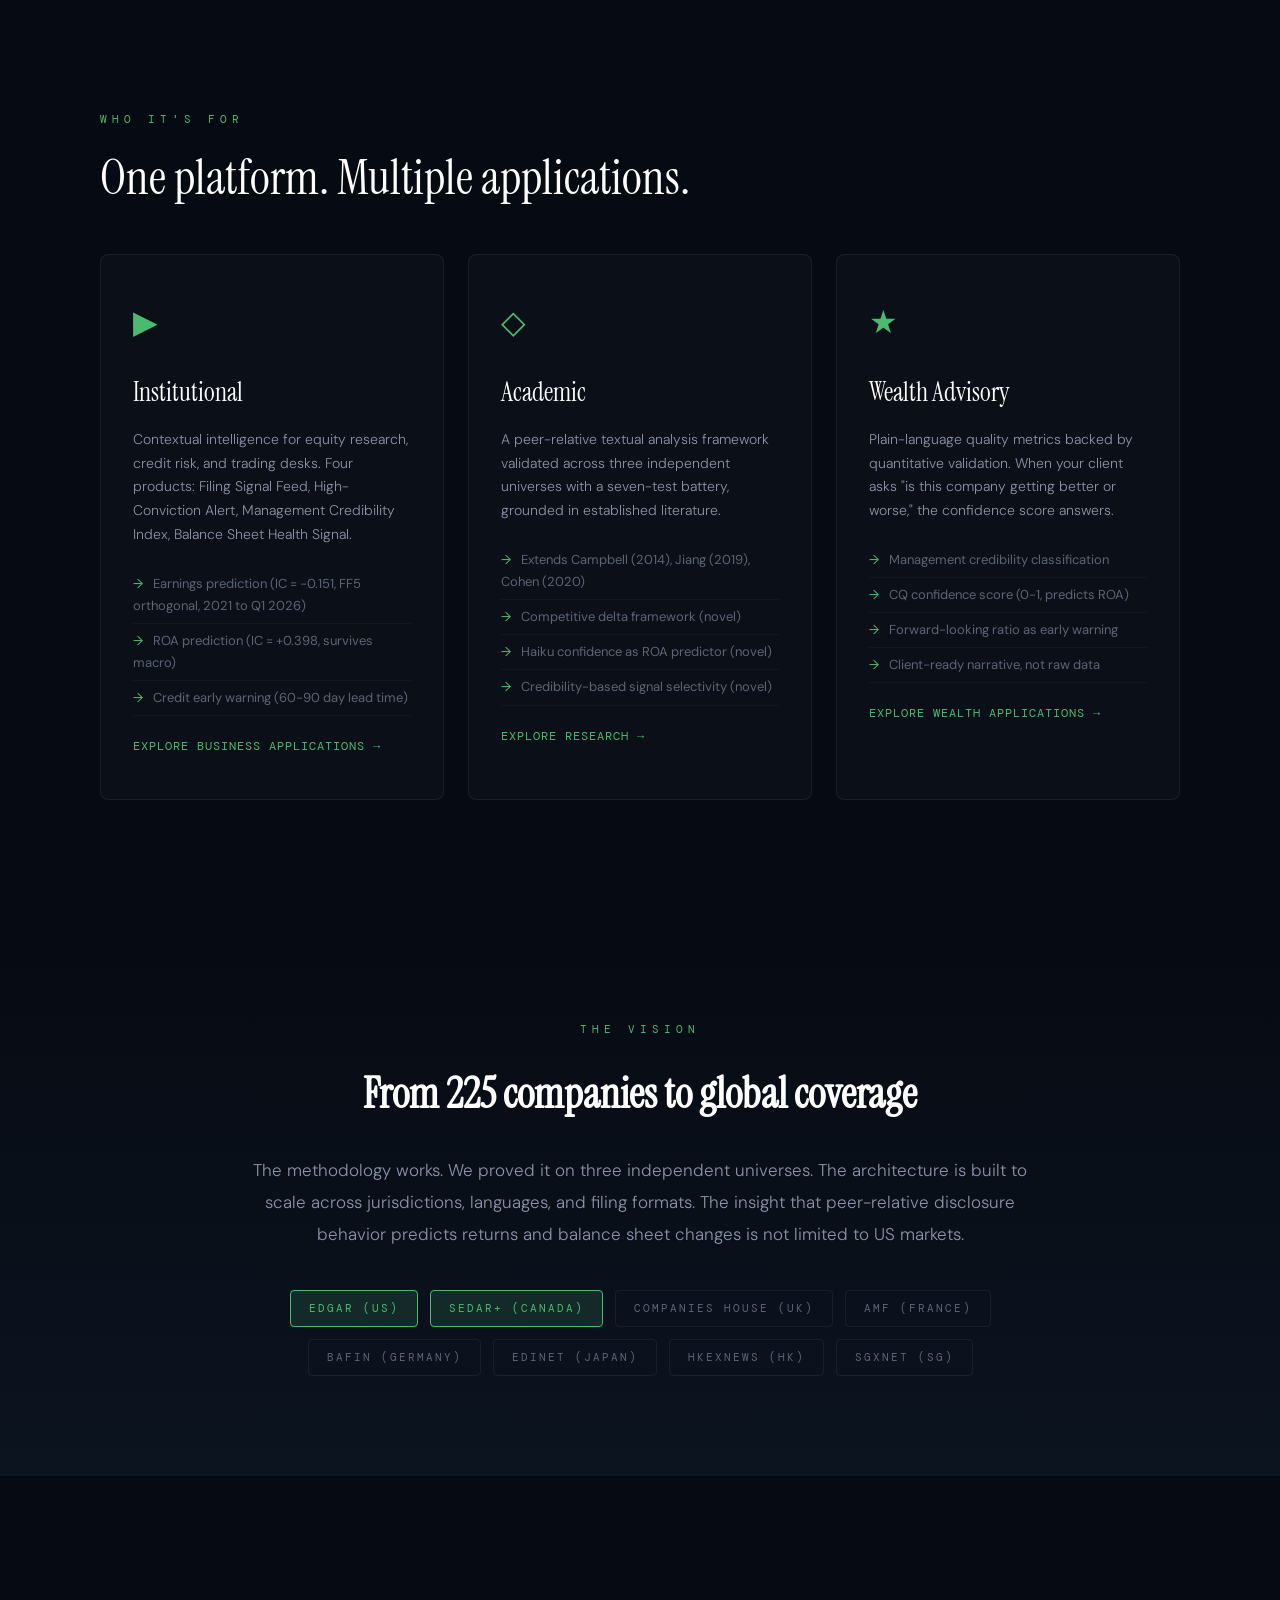
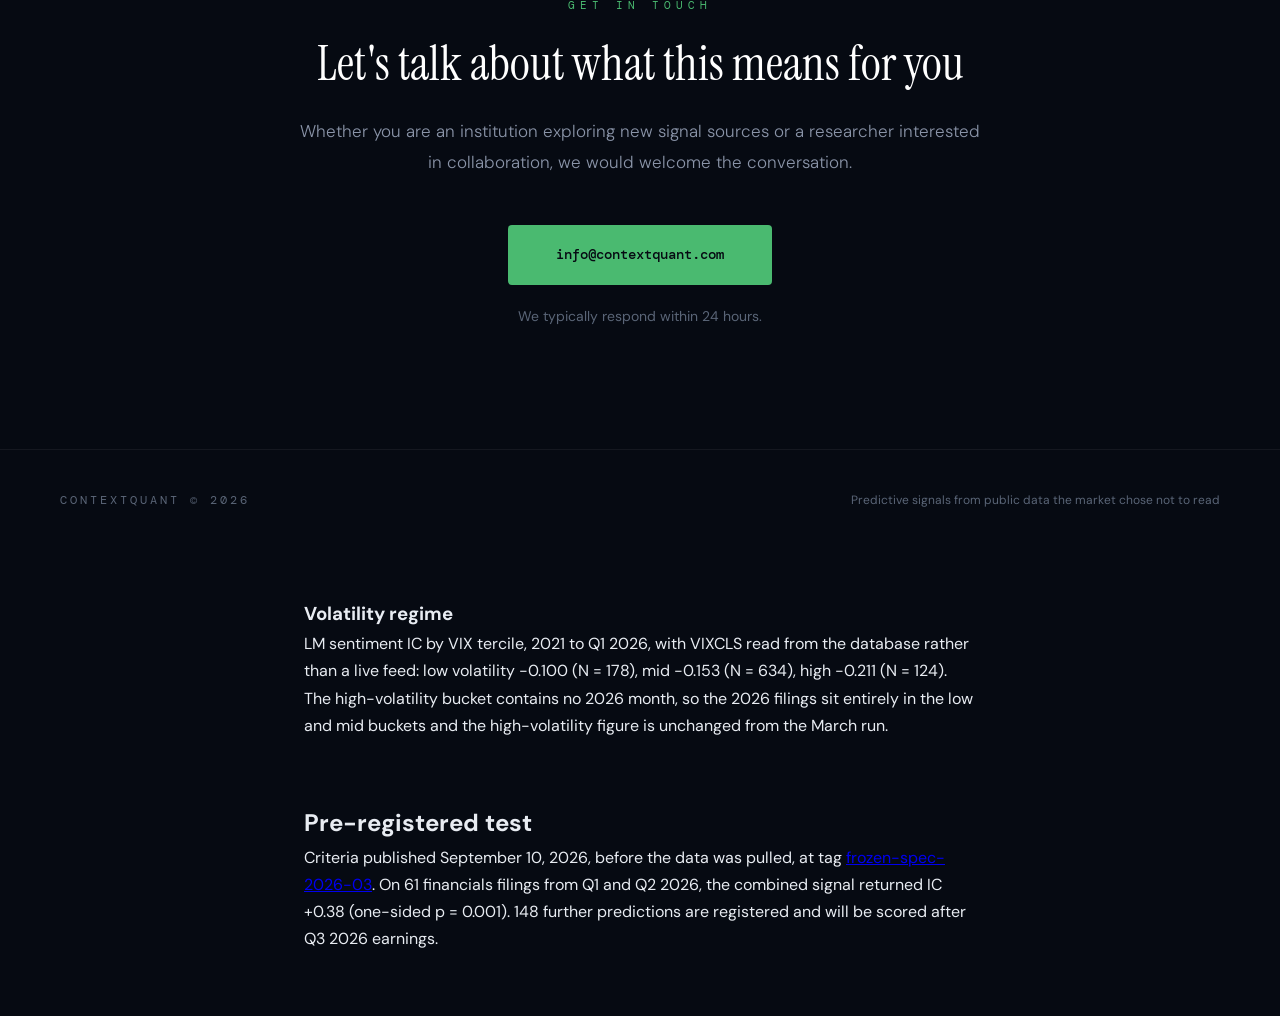
==== commit 14b67ec9: "September 2026 refresh: every statistic traced to a producing artifact Pre-deploy number gate: 612 n" ====
--- a/index.html
+++ b/index.html
@@ -4,16 +4,16 @@
 <meta charset="utf-8">
 <meta name="viewport" content="width=device-width, initial-scale=1">
 <title>ContextQuant | Contextual Intelligence for Equity Research</title>
-<meta name="description" content="ContextQuant extracts validated earnings and balance sheet prediction signals from SEC filings. 222 companies, 3 independent studies, 2,761 company-years. IC=-0.103 OOS, Fama-French orthogonal.">
+<meta name="description" content="ContextQuant extracts validated earnings and balance sheet prediction signals from SEC filings. 225 companies, 3 independent studies, 2,603 company-years. IC=-0.151 OOS (2021 to Q1 2026), orthogonal to the Fama-French five factors.">
 <meta name="keywords" content="SEC filing analysis, NLP financial signals, earnings prediction, balance sheet forecasting, peer-relative disclosure, Fama-French alpha, quantitative research, credit risk, equity research">
 <meta property="og:title" content="ContextQuant | Predictive Signals from SEC Filings">
-<meta property="og:description" content="Filing language predicts earnings surprises and balance sheet changes before the market prices them. Validated across 222 companies, 3 studies, 2015-2025.">
+<meta property="og:description" content="Filing language predicts earnings surprises and balance sheet changes before the market prices them. Validated across 225 companies, 3 studies, 2015 to Q1 2026.">
 <meta property="og:type" content="website">
 <meta property="og:url" content="https://contextquant.com">
 <meta property="og:image" content="https://contextquant.com/CQ_logo.jpg">
 <meta name="twitter:card" content="summary">
 <meta name="twitter:title" content="ContextQuant | Predictive Signals from SEC Filings">
-<meta name="twitter:description" content="Filing language predicts earnings and balance sheet changes. IC=-0.103 OOS, FF5 orthogonal, validated 2021-2025.">
+<meta name="twitter:description" content="Filing language predicts earnings and balance sheet changes. IC=-0.151 OOS, orthogonal to the Fama-French five factors, validated 2021 to Q1 2026.">
 <link rel="canonical" href="https://contextquant.com/">
 <link rel="icon" type="image/x-icon" href="favicon.ico">
 <link rel="icon" type="image/png" sizes="32x32" href="favicon-32x32.png">
@@ -423,13 +423,13 @@
   <div class="hero-content">
     <div class="hero-label">Contextual Intelligence for Equity Research</div>
     <h1 class="hero-title">The filing satisfies a legal obligation.<br><em>The language reveals the truth.</em></h1>
-    <p class="hero-sub">An AI-driven contextual intelligence platform that reads corporate disclosures as a connected system. Built on three independent studies: a 185-company diversified market study, a 37-company financial sector study, and a 34-company healthcare study. 222 unique companies, 2,761 company-years, 2015-2025. Validated out of sample across earnings prediction, balance sheet forecasting, and credit risk indicators.</p>
+    <p class="hero-sub">An AI-driven contextual intelligence platform that reads corporate disclosures as a connected system. Built on three independent studies: a 185-company diversified market study, a 37-company financial sector study, and a 34-company healthcare study. 225 unique companies, 2,603 company-years, 2015 to Q1 2026. Validated out of sample across earnings prediction, balance sheet forecasting, and credit risk indicators.</p>
     <div class="hero-stats">
-      <div class="hero-stat"><span class="hero-stat-value">32,983</span><span class="hero-stat-label">SEC Filings Analyzed</span></div>
-      <div class="hero-stat"><span class="hero-stat-value">222</span><span class="hero-stat-label">Companies Tracked</span></div>
-      <div class="hero-stat"><span class="hero-stat-value">11 Years</span><span class="hero-stat-label">2015-2025</span></div>
-      <div class="hero-stat"><span class="hero-stat-value">500M+</span><span class="hero-stat-label">Words Analyzed by NLP</span></div>
-      <div class="hero-stat"><span class="hero-stat-value">500K+</span><span class="hero-stat-label">Features Generated</span></div>
+      <div class="hero-stat"><span class="hero-stat-value">26,780</span><span class="hero-stat-label">SEC Filings Analyzed</span></div>
+      <div class="hero-stat"><span class="hero-stat-value">225</span><span class="hero-stat-label">Companies Tracked</span></div>
+      <div class="hero-stat"><span class="hero-stat-value">11 Years</span><span class="hero-stat-label">2015 to Q1 2026</span></div>
+      <div class="hero-stat"><span class="hero-stat-value">765M</span><span class="hero-stat-label">Words Analyzed by NLP</span></div>
+      <div class="hero-stat"><span class="hero-stat-value">785K</span><span class="hero-stat-label">Features Generated</span></div>
       <div class="hero-stat"><span class="hero-stat-value">3</span><span class="hero-stat-label">Independent Studies</span></div>
     </div>
     <div class="hero-cta-row">
@@ -462,7 +462,7 @@
     <div class="feature-card fade-in">
       <span class="feature-icon">&#x25A0;</span>
       <div class="feature-name">Multi-Source Ingest</div>
-      <div class="feature-desc">SEC filings, earnings call transcripts, proxy statements, executive compensation, political contributions (FEC), 65 macroeconomic time series (FRED), XBRL financial ratios, and daily price data. 500,000+ features across three databases from a single integrated pipeline.</div>
+      <div class="feature-desc">SEC filings, earnings call transcripts, proxy statements, executive compensation, political contributions (FEC), 65 macroeconomic time series (FRED), XBRL financial ratios, and daily price data. 785,000 features across four databases from a single integrated pipeline.</div>
     </div>
     <div class="feature-card fade-in">
       <span class="feature-icon">&#x2713;</span>
@@ -472,7 +472,7 @@
     <div class="feature-card fade-in">
       <span class="feature-icon">&#x21C4;</span>
       <div class="feature-name">Scalable Architecture</div>
-      <div class="feature-desc">Built for expansion from 222 companies to full market coverage. North American markets first (EDGAR + SEDAR+), then European and Asia-Pacific filing repositories. The methodology is jurisdiction-agnostic. What changes is the filing format, not the insight.</div>
+      <div class="feature-desc">Built for expansion from 225 companies to full market coverage. North American markets first (EDGAR + SEDAR+), then European and Asia-Pacific filing repositories. The methodology is jurisdiction-agnostic. What changes is the filing format, not the insight.</div>
     </div>
   </div>
 </section>
@@ -480,7 +480,7 @@
 <div class="findings-section" id="findings">
   <div class="findings-inner">
     <div class="section-label fade-in">Research Findings</div>
-    <h2 class="section-title fade-in">Three studies. 222 companies. 135 signal tests. 35 significant out of sample.</h2>
+    <h2 class="section-title fade-in">Three studies. 225 companies. 135 signal tests. 35 significant out of sample.</h2>
     <p class="section-text fade-in">We tested every signal on data the model had never seen, train before year t, test on year t, repeat ten times from 2016 to 2025. That span includes a global pandemic, a historic rate hiking cycle, a regional banking crisis, and a bull market. The original study found three confirmed earnings signals. The combination study found that filing language also predicts balance sheet changes, surviving all macro controls. All results replicated across three independent universes.</p>
     <div class="signal-row fade-in">
       <div class="signal-card strong">
@@ -488,8 +488,8 @@
         <div class="signal-hyp">H1: Specific risk language predicts underperformance</div>
         <div class="stat-row"><span class="stat-label">Avg IC (180d)</span><span class="stat-val green">-0.065</span></div>
         <div class="stat-row"><span class="stat-label">Avg Spread</span><span class="stat-val green">-5.9%</span></div>
-        <div class="stat-row"><span class="stat-label">Consistency</span><span class="stat-val white">8 / 10 years</span></div>
-        <div class="stat-row"><span class="stat-label">Best Year</span><span class="stat-val white">2023: t = -3.48</span></div>
+        <div class="stat-row"><span class="stat-label">Sample</span><span class="stat-val white">N = 1,215, p = 0.023</span></div>
+        <div class="stat-row"><span class="stat-label">Window</span><span class="stat-val white">Original 185-company study, 2016 to 2025</span></div>
         <span class="badge badge-green">Confirmed · 10-Year Sample</span>
       </div>
       <div class="signal-card strong">
@@ -515,8 +515,7 @@
       <div class="signal-card moderate">
         <div class="signal-name">Macro Regime Conditioning</div>
         <div class="signal-hyp">H10: Signals are regime-complementary</div>
-        <div class="stat-row"><span class="stat-label">Risk in HIGH</span><span class="stat-val blue">4.8× stronger</span></div>
-        <div class="stat-row"><span class="stat-label">Sentiment in LOW</span><span class="stat-val blue">2.1× stronger</span></div>
+        <div class="stat-row"><span class="stat-label">Risk in HIGH</span><span class="stat-val blue">IC -0.137, N 71</span></div>
         <div class="stat-row"><span class="stat-label">Composite IR</span><span class="stat-val white">1.41 · zero sign flips</span></div>
         <span class="badge badge-blue">Confirmed</span>
       </div>
@@ -538,10 +537,10 @@
       </div>
     </div>
 
-    <div class="section-label fade-in" style="margin-top: 48px;">Combination Study &middot; Three Studies &middot; 222 Companies</div>
+    <div class="section-label fade-in" style="margin-top: 48px;">Combination Study &middot; Three Studies &middot; 225 Companies</div>
     <div class="signal-row fade-in">
       <div class="signal-card strong">
-        <div class="signal-name">AI Confidence Predicts ROA</div>
+        <div class="signal-name">CQ Confidence Score Predicts ROA</div>
         <div class="signal-hyp">Haiku confidence score predicts balance sheet health 1Q ahead</div>
         <div class="stat-row"><span class="stat-label">Financials OOS IC</span><span class="stat-val green">+0.398</span></div>
         <div class="stat-row"><span class="stat-label">Healthcare OOS IC</span><span class="stat-val green">+0.289</span></div>
@@ -551,11 +550,11 @@
       </div>
       <div class="signal-card strong">
         <div class="signal-name">Cross-Sector Replication</div>
-        <div class="signal-hyp">LM sentiment replicates IC = -0.090 to -0.103 across three universes</div>
-        <div class="stat-row"><span class="stat-label">Financials</span><span class="stat-val green">IC = -0.103 (N = 1,965)</span></div>
-        <div class="stat-row"><span class="stat-label">Healthcare</span><span class="stat-val green">IC = -0.100 (N = 2,009)</span></div>
-        <div class="stat-row"><span class="stat-label">Diversified</span><span class="stat-val green">IC = -0.090 (N = 4,650)</span></div>
-        <div class="stat-row"><span class="stat-label">FF5 alpha</span><span class="stat-val white">t = -2.81, p = 0.005</span></div>
+        <div class="signal-hyp">LM sentiment replicates across three universes, 2021 to Q1 2026</div>
+        <div class="stat-row"><span class="stat-label">Financials</span><span class="stat-val green">IC = -0.151 (N = 992, 2021 to Q1 2026)</span></div>
+        <div class="stat-row"><span class="stat-label">Healthcare</span><span class="stat-val green">IC = -0.124 (N = 952)</span></div>
+        <div class="stat-row"><span class="stat-label">Diversified</span><span class="stat-val green">IC = -0.087 (N = 1,984)</span></div>
+        <div class="stat-row"><span class="stat-label">LM signal after FF5</span><span class="stat-val white">t = -3.08, p = 0.002</span></div>
         <span class="badge badge-green">Confirmed &middot; Three Studies</span>
       </div>
       <div class="signal-card reversed">
@@ -576,57 +575,28 @@
         <div class="stat-row"><span class="stat-label">Walk-forward</span><span class="stat-val white">6 / 8 years confirmed</span></div>
         <span class="badge badge-blue">Confirmed &middot; Walk-Forward</span>
       </div>
-      <div class="signal-card moderate">
-        <div class="signal-name">Regulation FD Amplifier</div>
-        <div class="signal-hyp">Voluntary disclosures amplify earnings signal 10x</div>
-        <div class="stat-row"><span class="stat-label">With Reg FD</span><span class="stat-val blue">IC = -0.138 (N = 1,411)</span></div>
-        <div class="stat-row"><span class="stat-label">Without</span><span class="stat-val muted">IC = -0.013 (N = 3,218)</span></div>
-        <div class="stat-row"><span class="stat-label">Amplification</span><span class="stat-val white">~10x</span></div>
-        <span class="badge badge-blue">Confirmed &middot; Event-Driven</span>
-      </div>
-      <div class="signal-card moderate">
-        <div class="signal-name">Credibility Selectivity</div>
-        <div class="signal-hyp">Signal works best where management is least reliable</div>
-        <div class="stat-row"><span class="stat-label">Slight miss (ROA)</span><span class="stat-val blue">IC = +0.376</span></div>
-        <div class="stat-row"><span class="stat-label">Unreliable (ROA)</span><span class="stat-val blue">IC = +0.334</span></div>
-        <div class="stat-row"><span class="stat-label">Vol beater (EPS)</span><span class="stat-val blue">IC = +0.090</span></div>
-        <span class="badge badge-blue">Confirmed &middot; Signal Routing</span>
-      </div>
-    </div>
-
-    <div class="section-label fade-in" style="margin-top: 48px;">Original Study Detail &middot; 185 Companies &middot; 2016-2025</div>
+      </div>
+
+    <div class="section-label fade-in" style="margin-top: 48px;">Risk Specificity z-score, 6 to 12 months &middot; Original 185-company study, 2016 to 2025</div>
     <div class="detail-grid fade-in">
       <div>
         <table class="year-table">
           <tr><th>Year</th><th>N</th><th>IC</th><th>Spread</th><th>t-stat</th></tr>
-          <tr><td>2016</td><td>106</td><td>-0.056</td><td>+0.3%</td><td>+0.08</td></tr>
-          <tr><td>2017</td><td>111</td><td>-0.221</td><td>-6.1%</td><td>-2.29 <span class="sig">*</span></td></tr>
-          <tr><td>2018</td><td>111</td><td>-0.227</td><td>-9.9%</td><td>-2.03 <span class="sig">*</span></td></tr>
-          <tr><td>2019</td><td>109</td><td>+0.028</td><td>+1.7%</td><td>+0.42</td></tr>
-          <tr><td>2020</td><td>113</td><td>-0.163</td><td>-16.1%</td><td>-2.39 <span class="sig">*</span></td></tr>
-          <tr><td>2021</td><td>112</td><td>-0.082</td><td>-1.2%</td><td>-0.20</td></tr>
-          <tr><td>2022</td><td>110</td><td>-0.110</td><td>-7.7%</td><td>-2.07 <span class="sig">*</span></td></tr>
-          <tr class="hl"><td>2023</td><td>108</td><td>-0.275</td><td>-18.5%</td><td>-3.48 <span style="color:#fff">**</span></td></tr>
-          <tr><td>2024</td><td>110</td><td>-0.061</td><td>-4.8%</td><td>-0.83</td></tr>
-          <tr><td>2025</td><td>74</td><td>-0.034</td><td>+6.9%</td><td>+1.09</td></tr>
-          <tr class="avg"><td>AVG (10yr)</td><td>106</td><td>-0.121</td><td>-6.1%</td><td>—</td></tr>
+          <tr><td>2016</td><td>106</td><td>-0.091</td><td>-6.0%</td><td>-1.09</td></tr>
+          <tr><td>2017</td><td>110</td><td>-0.017</td><td>-4.5%</td><td>-0.88</td></tr>
+          <tr><td>2018</td><td>108</td><td>+0.082</td><td>+3.3%</td><td>+1.03</td></tr>
+          <tr><td>2019</td><td>104</td><td>-0.099</td><td>+1.8%</td><td>+0.30</td></tr>
+          <tr><td>2020</td><td>110</td><td>-0.159</td><td>-15.0%</td><td>-2.27 *</td></tr>
+          <tr><td>2021</td><td>111</td><td>-0.095</td><td>-0.1%</td><td>-0.02</td></tr>
+          <tr><td>2022</td><td>110</td><td>-0.110</td><td>-7.7%</td><td>-2.07 *</td></tr>
+          <tr><td>2023</td><td>107</td><td>-0.276</td><td>-18.5%</td><td>-3.48 **</td></tr>
+          <tr><td>2024</td><td>109</td><td>-0.068</td><td>-4.8%</td><td>-0.83</td></tr>
+          <tr><td>2025</td><td>71</td><td>-0.046</td><td>+4.4%</td><td>+0.69</td></tr>
+          <tr class="avg"><td>AVG (10yr)</td><td>105</td><td>-0.088</td><td>-4.7%</td><td>n/a</td></tr>
         </table>
         <div class="table-note">* significant at 5% &nbsp;&nbsp; ** significant at 1% (exceeds Harvey-Liu-Zhu t&gt;3.0 threshold)</div>
       </div>
       <div>
-        <div class="regime-card">
-          <div class="regime-title high">High Uncertainty Regime</div>
-          <div class="regime-line"><span class="rl">Risk specificity IC</span><span class="rv green">-0.066</span></div>
-          <div class="regime-line"><span class="rl">Composite 90-180d IC</span><span class="rv white">-0.137</span></div>
-          <div class="regime-line"><span class="rl">Walk-forward hit rate</span><span class="rv white">6 / 6 test years</span></div>
-        </div>
-        <div class="regime-card">
-          <div class="regime-title low">Low Uncertainty Regime</div>
-          <div class="regime-line"><span class="rl">Sentiment IC</span><span class="rv blue">-0.059</span></div>
-          <div class="regime-line"><span class="rl">Sentiment 0-30d IC</span><span class="rv white">-0.030</span></div>
-          <div class="regime-line"><span class="rl">Walk-forward hit rate</span><span class="rv white">4 / 4 calm years</span></div>
-        </div>
-        <div class="table-note">Regime: VIX &gt; 20 or Fed Funds &Delta; &gt; 50bps / 6 months &nbsp;&middot;&nbsp; 2016–2025 sample</div>
       </div>
     </div>
   </div>
@@ -641,10 +611,9 @@
       <div class="audience-card-title">Institutional</div>
       <p class="audience-card-text">Contextual intelligence for equity research, credit risk, and trading desks. Four products: Filing Signal Feed, High-Conviction Alert, Management Credibility Index, Balance Sheet Health Signal.</p>
       <ul class="audience-card-items">
-        <li>Earnings prediction (IC = -0.103, FF5 orthogonal)</li>
+        <li>Earnings prediction (IC = -0.151, FF5 orthogonal, 2021 to Q1 2026)</li>
         <li>ROA prediction (IC = +0.398, survives macro)</li>
         <li>Credit early warning (60-90 day lead time)</li>
-        <li>Reg FD event amplification (10x signal)</li>
       </ul>
       <span class="audience-card-link">Explore Business Applications &rarr;</span>
     </a>
@@ -666,7 +635,7 @@
       <p class="audience-card-text">Plain-language quality metrics backed by quantitative validation. When your client asks "is this company getting better or worse," the confidence score answers.</p>
       <ul class="audience-card-items">
         <li>Management credibility classification</li>
-        <li>AI confidence score (0-1, predicts ROA)</li>
+        <li>CQ confidence score (0-1, predicts ROA)</li>
         <li>Forward-looking ratio as early warning</li>
         <li>Client-ready narrative, not raw data</li>
       </ul>
@@ -678,7 +647,7 @@
 <div class="vision-section">
   <div class="vision-inner fade-in">
     <div class="section-label">The Vision</div>
-    <h2 class="vision-title">From 222 companies to global coverage</h2>
+    <h2 class="vision-title">From 225 companies to global coverage</h2>
     <p class="vision-text">The methodology works. We proved it on three independent universes. The architecture is built to scale across jurisdictions, languages, and filing formats. The insight that peer-relative disclosure behavior predicts returns and balance sheet changes is not limited to US markets.</p>
     <div class="vision-markets">
       <div class="vision-market active">EDGAR (US)</div>
@@ -773,5 +742,25 @@
   });
 })();
 </script>
+
+<section class="vixnote" style="max-width:720px;margin:48px auto;padding:0 24px;">
+  <h3>Volatility regime</h3>
+  <p>LM sentiment IC by VIX tercile, 2021 to Q1 2026, with VIXCLS read from the database
+  rather than a live feed: low volatility -0.100 (N = 178), mid -0.153
+  (N = 634), high -0.211 (N = 124). The high-volatility bucket contains no
+  2026 month, so the 2026 filings sit entirely in the low and mid buckets and
+  the high-volatility figure is unchanged from the March run.</p>
+</section>
+
+
+<section class="prereg" style="max-width:720px;margin:64px auto;padding:0 24px;">
+  <h2>Pre-registered test</h2>
+  <p>Criteria published September 10, 2026, before the data was pulled, at tag
+  <a href="https://github.com/madriz/ContextQuant/releases/tag/frozen-spec-2026-03">frozen-spec-2026-03</a>.
+  On 61 financials filings from Q1 and Q2 2026, the combined signal returned
+  IC +0.38 (one-sided p = 0.001). 148 further predictions are registered and
+  will be scored after Q3 2026 earnings.</p>
+</section>
+
 </body>
 </html>
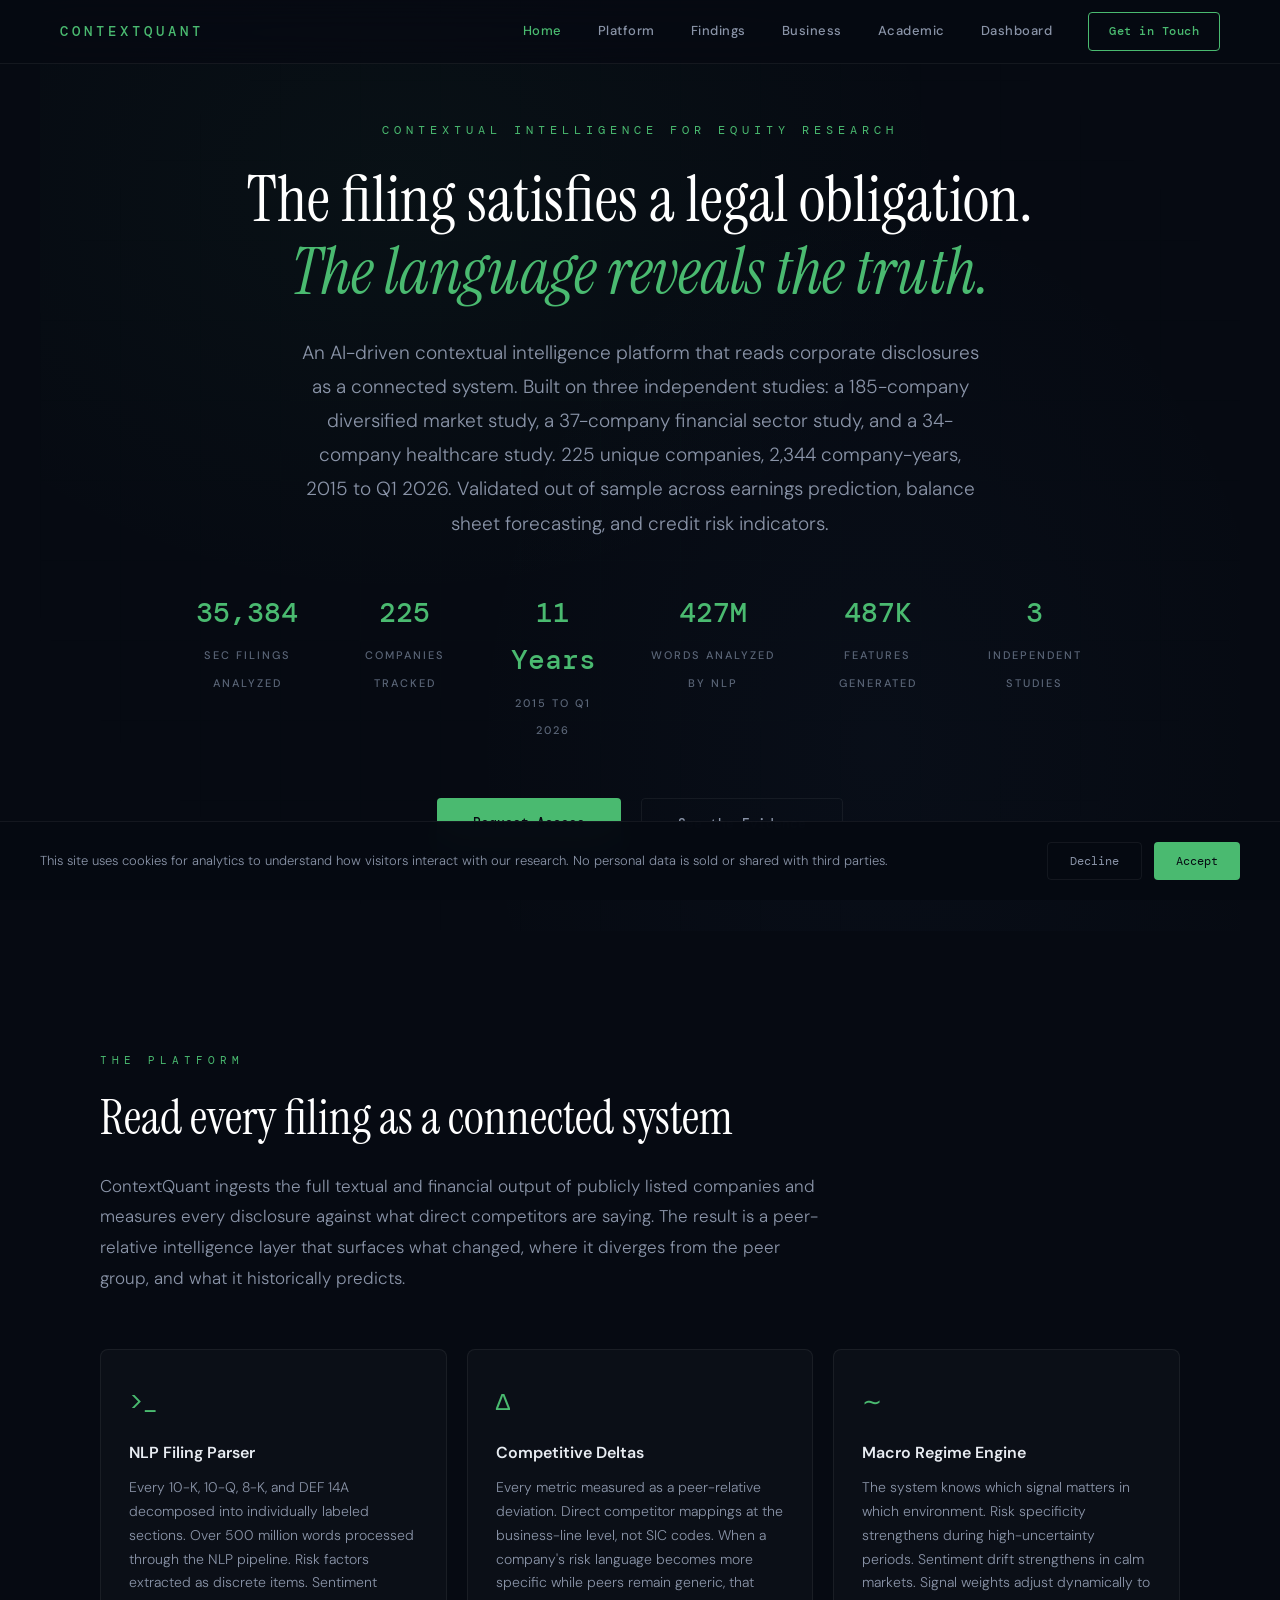
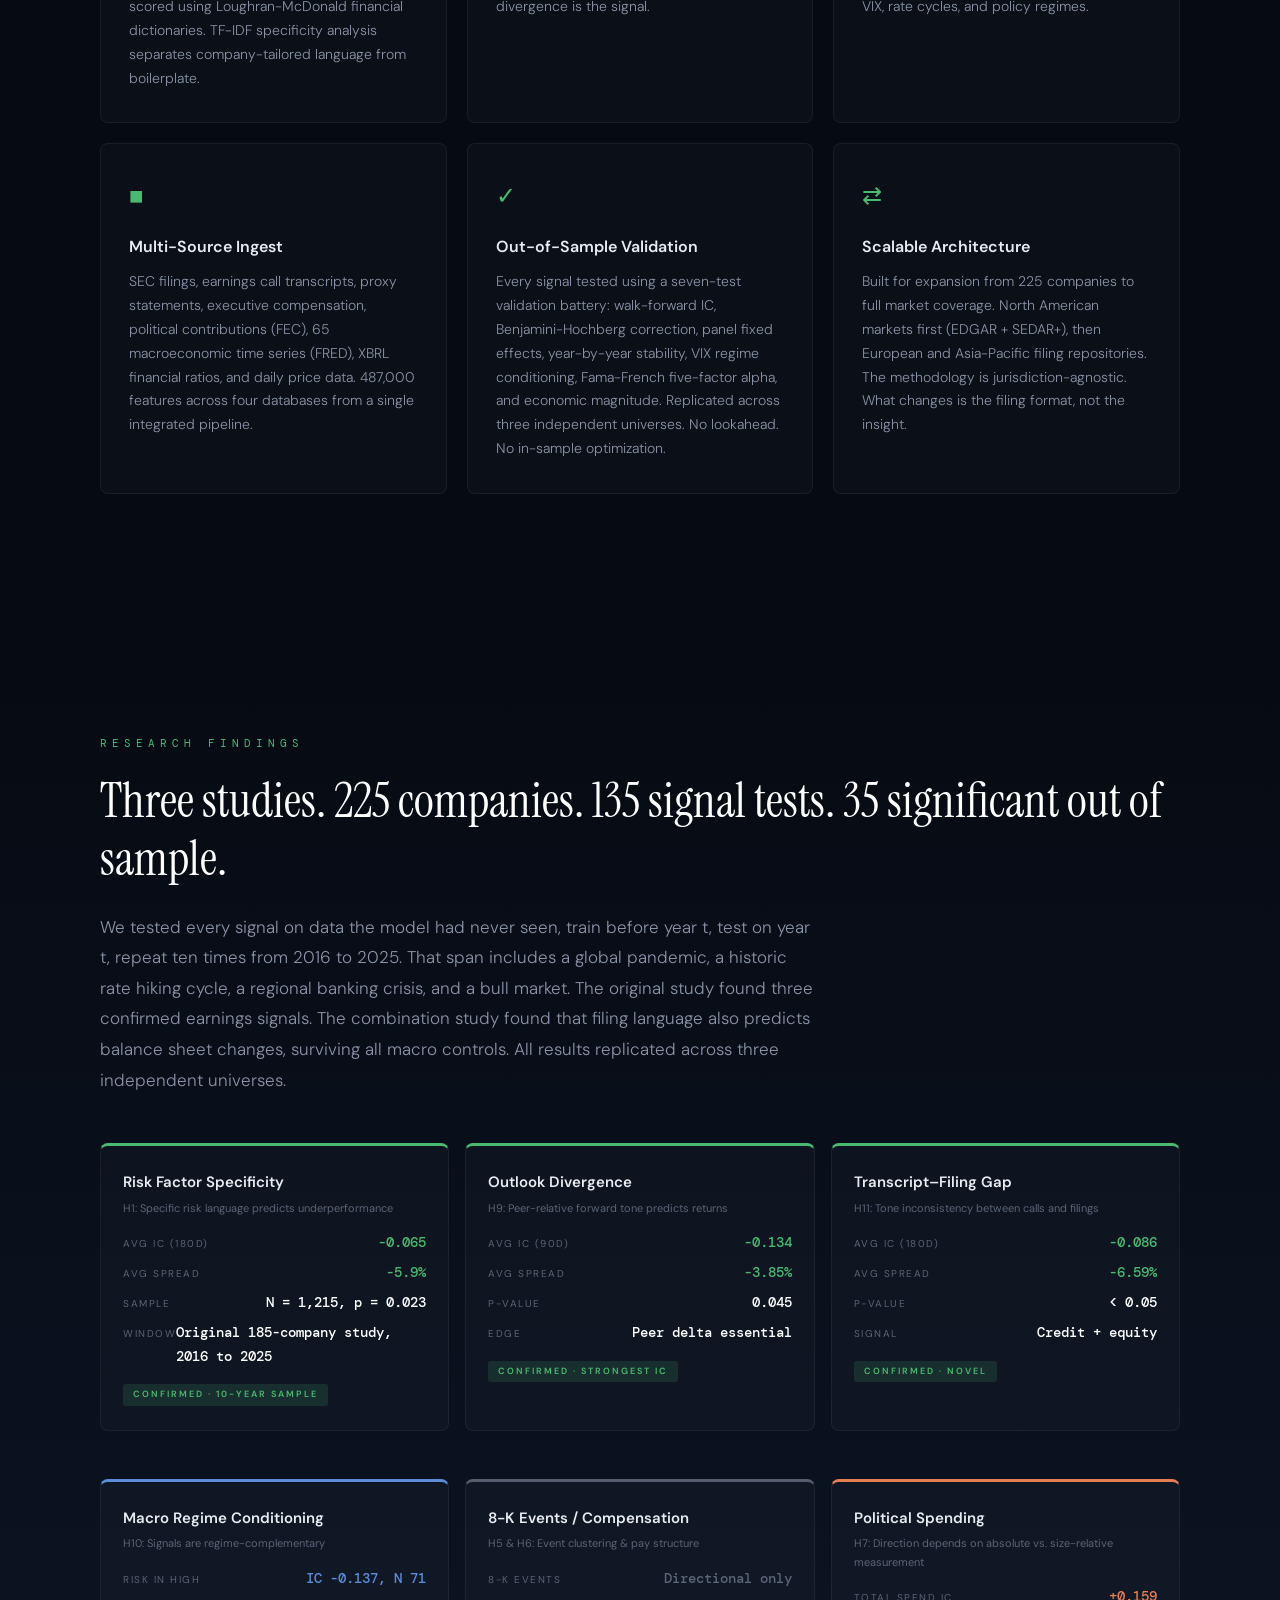
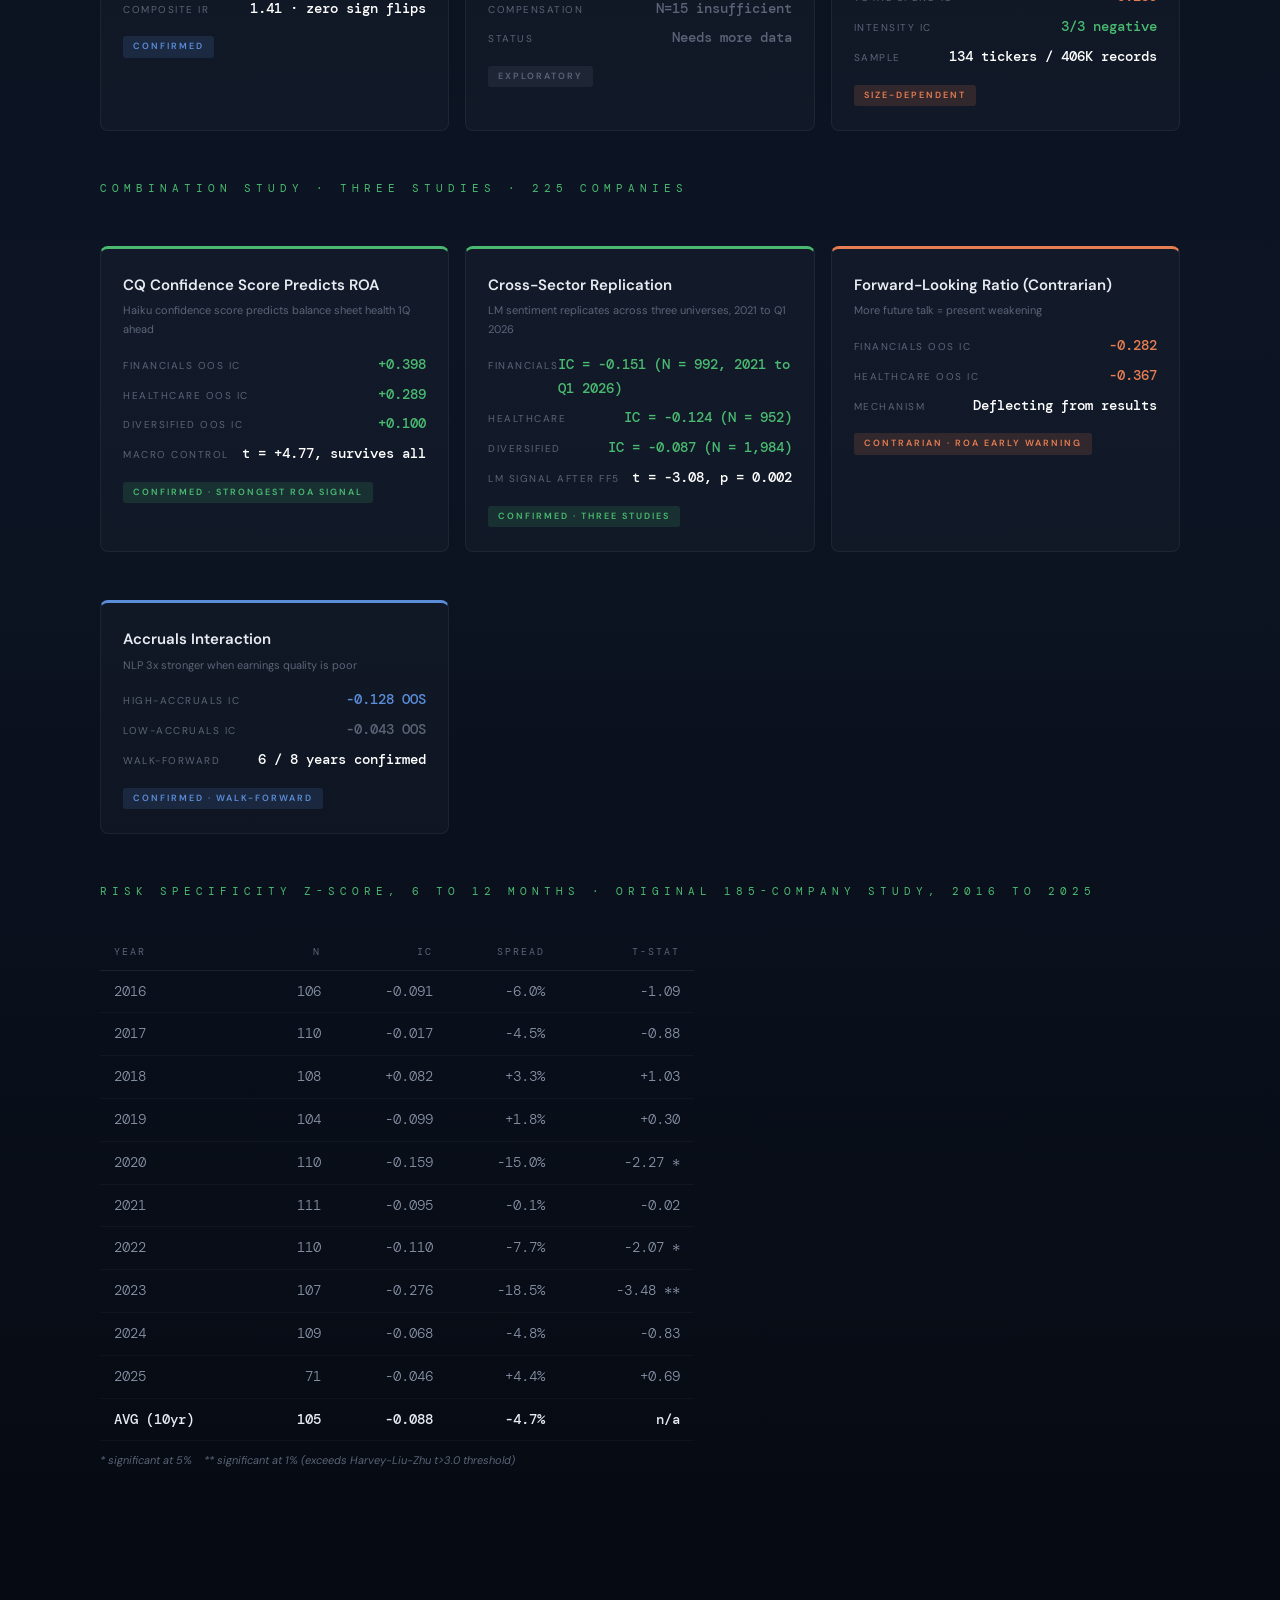
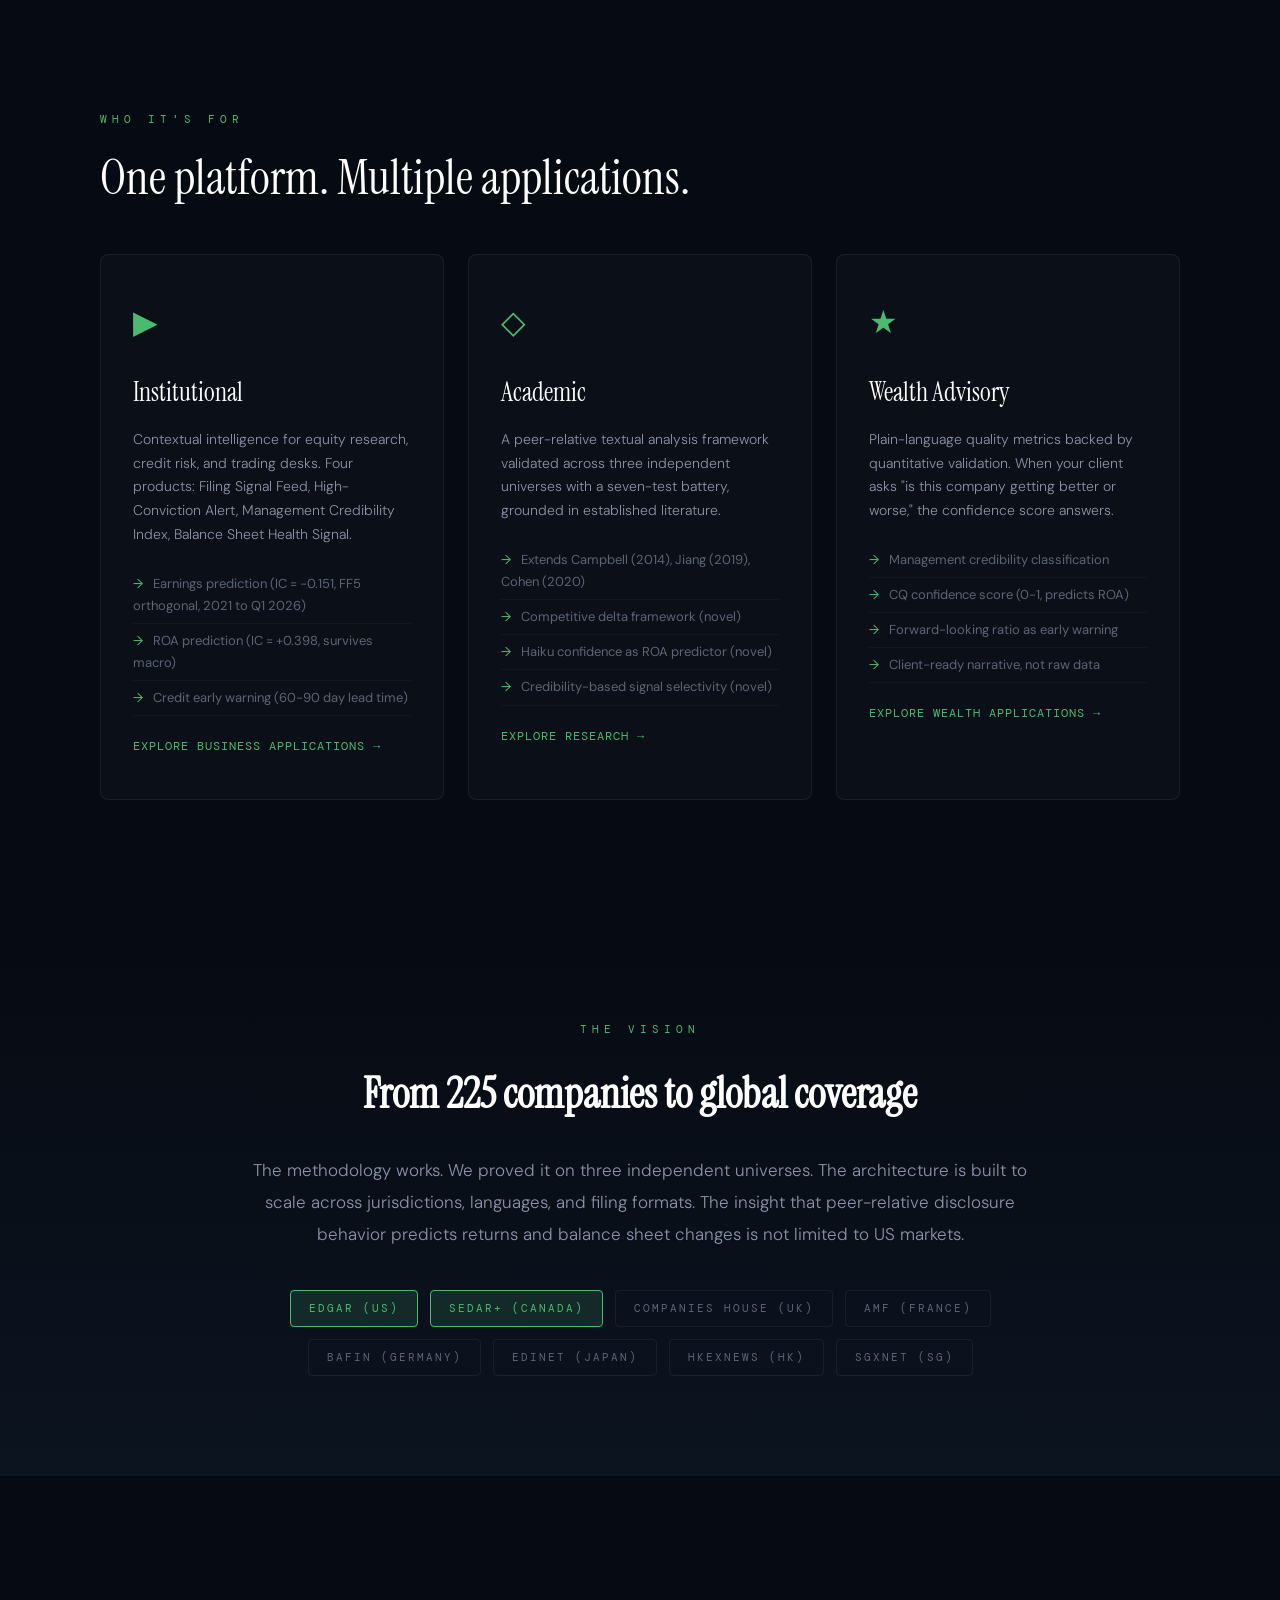
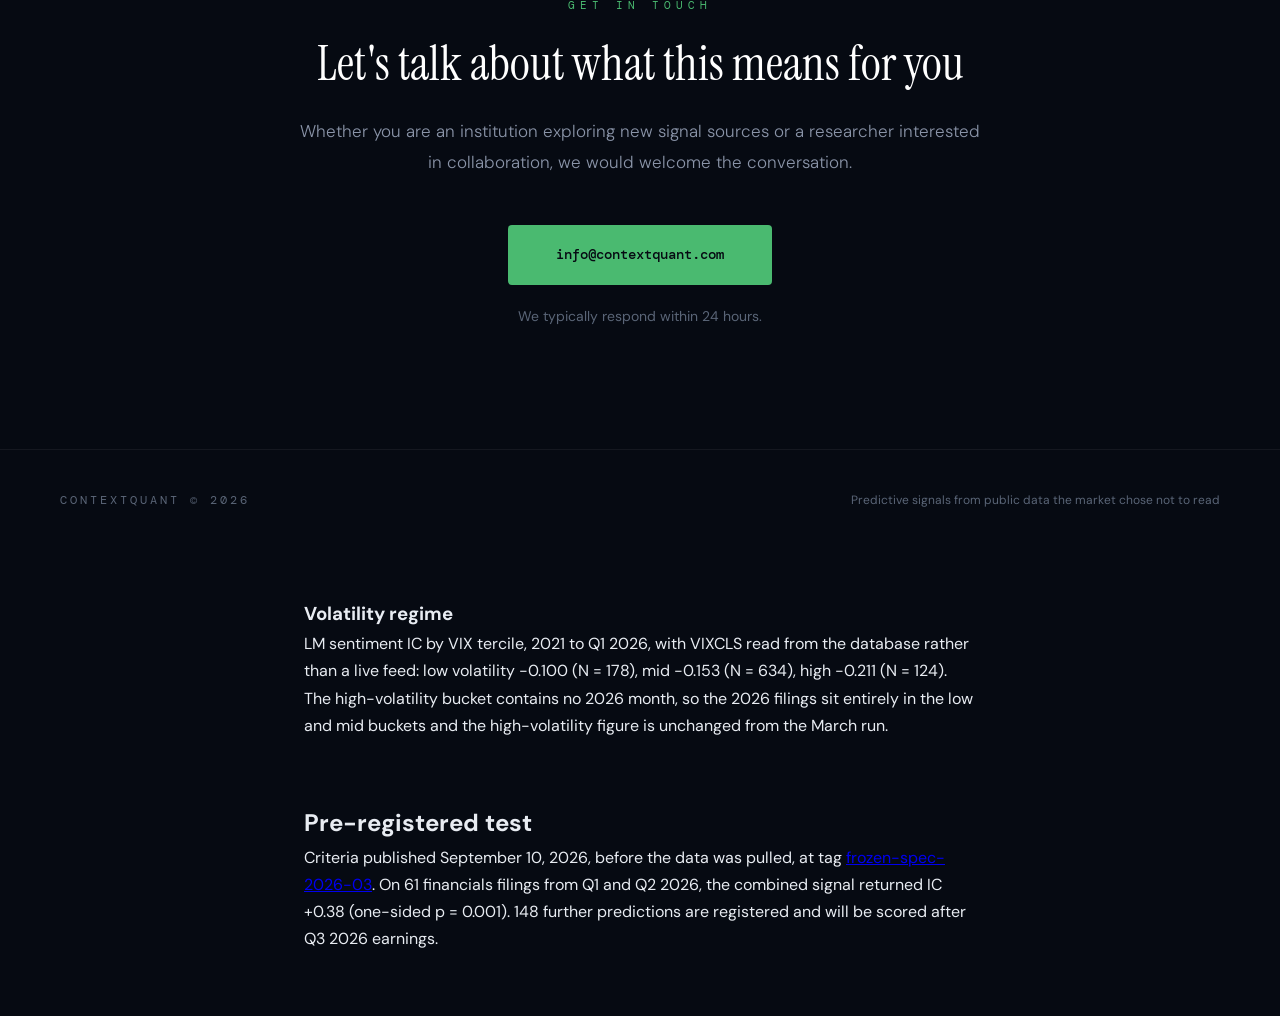
==== commit bf83a1ab: "Recompute counts de-duplicated, add the September 2026 update and corrections Counts. The previous d" ====
--- a/index.html
+++ b/index.html
@@ -4,7 +4,7 @@
 <meta charset="utf-8">
 <meta name="viewport" content="width=device-width, initial-scale=1">
 <title>ContextQuant | Contextual Intelligence for Equity Research</title>
-<meta name="description" content="ContextQuant extracts validated earnings and balance sheet prediction signals from SEC filings. 225 companies, 3 independent studies, 2,603 company-years. IC=-0.151 OOS (2021 to Q1 2026), orthogonal to the Fama-French five factors.">
+<meta name="description" content="ContextQuant extracts validated earnings and balance sheet prediction signals from SEC filings. 225 companies, 3 independent studies, 2,344 company-years. IC=-0.151 OOS (2021 to Q1 2026), orthogonal to the Fama-French five factors.">
 <meta name="keywords" content="SEC filing analysis, NLP financial signals, earnings prediction, balance sheet forecasting, peer-relative disclosure, Fama-French alpha, quantitative research, credit risk, equity research">
 <meta property="og:title" content="ContextQuant | Predictive Signals from SEC Filings">
 <meta property="og:description" content="Filing language predicts earnings surprises and balance sheet changes before the market prices them. Validated across 225 companies, 3 studies, 2015 to Q1 2026.">
@@ -423,13 +423,13 @@
   <div class="hero-content">
     <div class="hero-label">Contextual Intelligence for Equity Research</div>
     <h1 class="hero-title">The filing satisfies a legal obligation.<br><em>The language reveals the truth.</em></h1>
-    <p class="hero-sub">An AI-driven contextual intelligence platform that reads corporate disclosures as a connected system. Built on three independent studies: a 185-company diversified market study, a 37-company financial sector study, and a 34-company healthcare study. 225 unique companies, 2,603 company-years, 2015 to Q1 2026. Validated out of sample across earnings prediction, balance sheet forecasting, and credit risk indicators.</p>
+    <p class="hero-sub">An AI-driven contextual intelligence platform that reads corporate disclosures as a connected system. Built on three independent studies: a 185-company diversified market study, a 37-company financial sector study, and a 34-company healthcare study. 225 unique companies, 2,344 company-years, 2015 to Q1 2026. Validated out of sample across earnings prediction, balance sheet forecasting, and credit risk indicators.</p>
     <div class="hero-stats">
-      <div class="hero-stat"><span class="hero-stat-value">26,780</span><span class="hero-stat-label">SEC Filings Analyzed</span></div>
+      <div class="hero-stat"><span class="hero-stat-value">35,384</span><span class="hero-stat-label">SEC Filings Analyzed</span></div>
       <div class="hero-stat"><span class="hero-stat-value">225</span><span class="hero-stat-label">Companies Tracked</span></div>
       <div class="hero-stat"><span class="hero-stat-value">11 Years</span><span class="hero-stat-label">2015 to Q1 2026</span></div>
-      <div class="hero-stat"><span class="hero-stat-value">765M</span><span class="hero-stat-label">Words Analyzed by NLP</span></div>
-      <div class="hero-stat"><span class="hero-stat-value">785K</span><span class="hero-stat-label">Features Generated</span></div>
+      <div class="hero-stat"><span class="hero-stat-value">427M</span><span class="hero-stat-label">Words Analyzed by NLP</span></div>
+      <div class="hero-stat"><span class="hero-stat-value">487K</span><span class="hero-stat-label">Features Generated</span></div>
       <div class="hero-stat"><span class="hero-stat-value">3</span><span class="hero-stat-label">Independent Studies</span></div>
     </div>
     <div class="hero-cta-row">
@@ -462,7 +462,7 @@
     <div class="feature-card fade-in">
       <span class="feature-icon">&#x25A0;</span>
       <div class="feature-name">Multi-Source Ingest</div>
-      <div class="feature-desc">SEC filings, earnings call transcripts, proxy statements, executive compensation, political contributions (FEC), 65 macroeconomic time series (FRED), XBRL financial ratios, and daily price data. 785,000 features across four databases from a single integrated pipeline.</div>
+      <div class="feature-desc">SEC filings, earnings call transcripts, proxy statements, executive compensation, political contributions (FEC), 65 macroeconomic time series (FRED), XBRL financial ratios, and daily price data. 487,000 features across four databases from a single integrated pipeline.</div>
     </div>
     <div class="feature-card fade-in">
       <span class="feature-icon">&#x2713;</span>
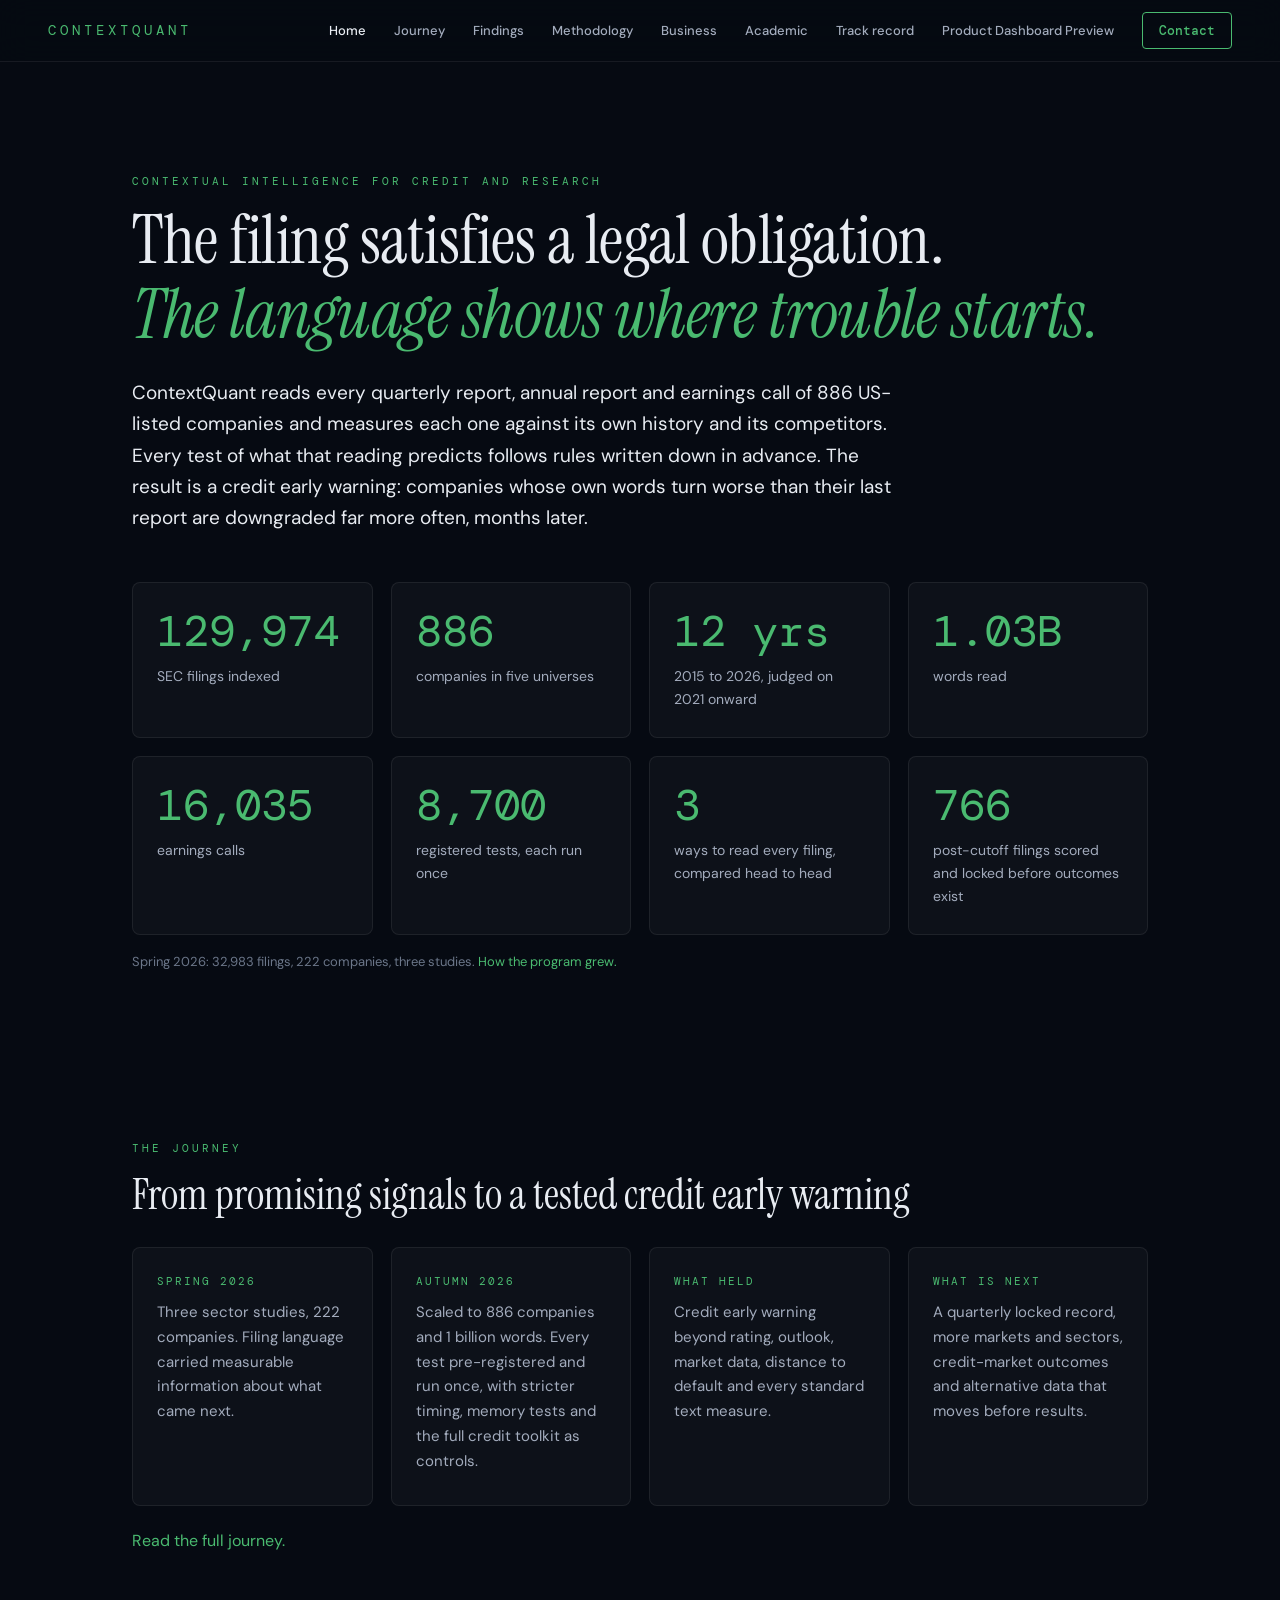
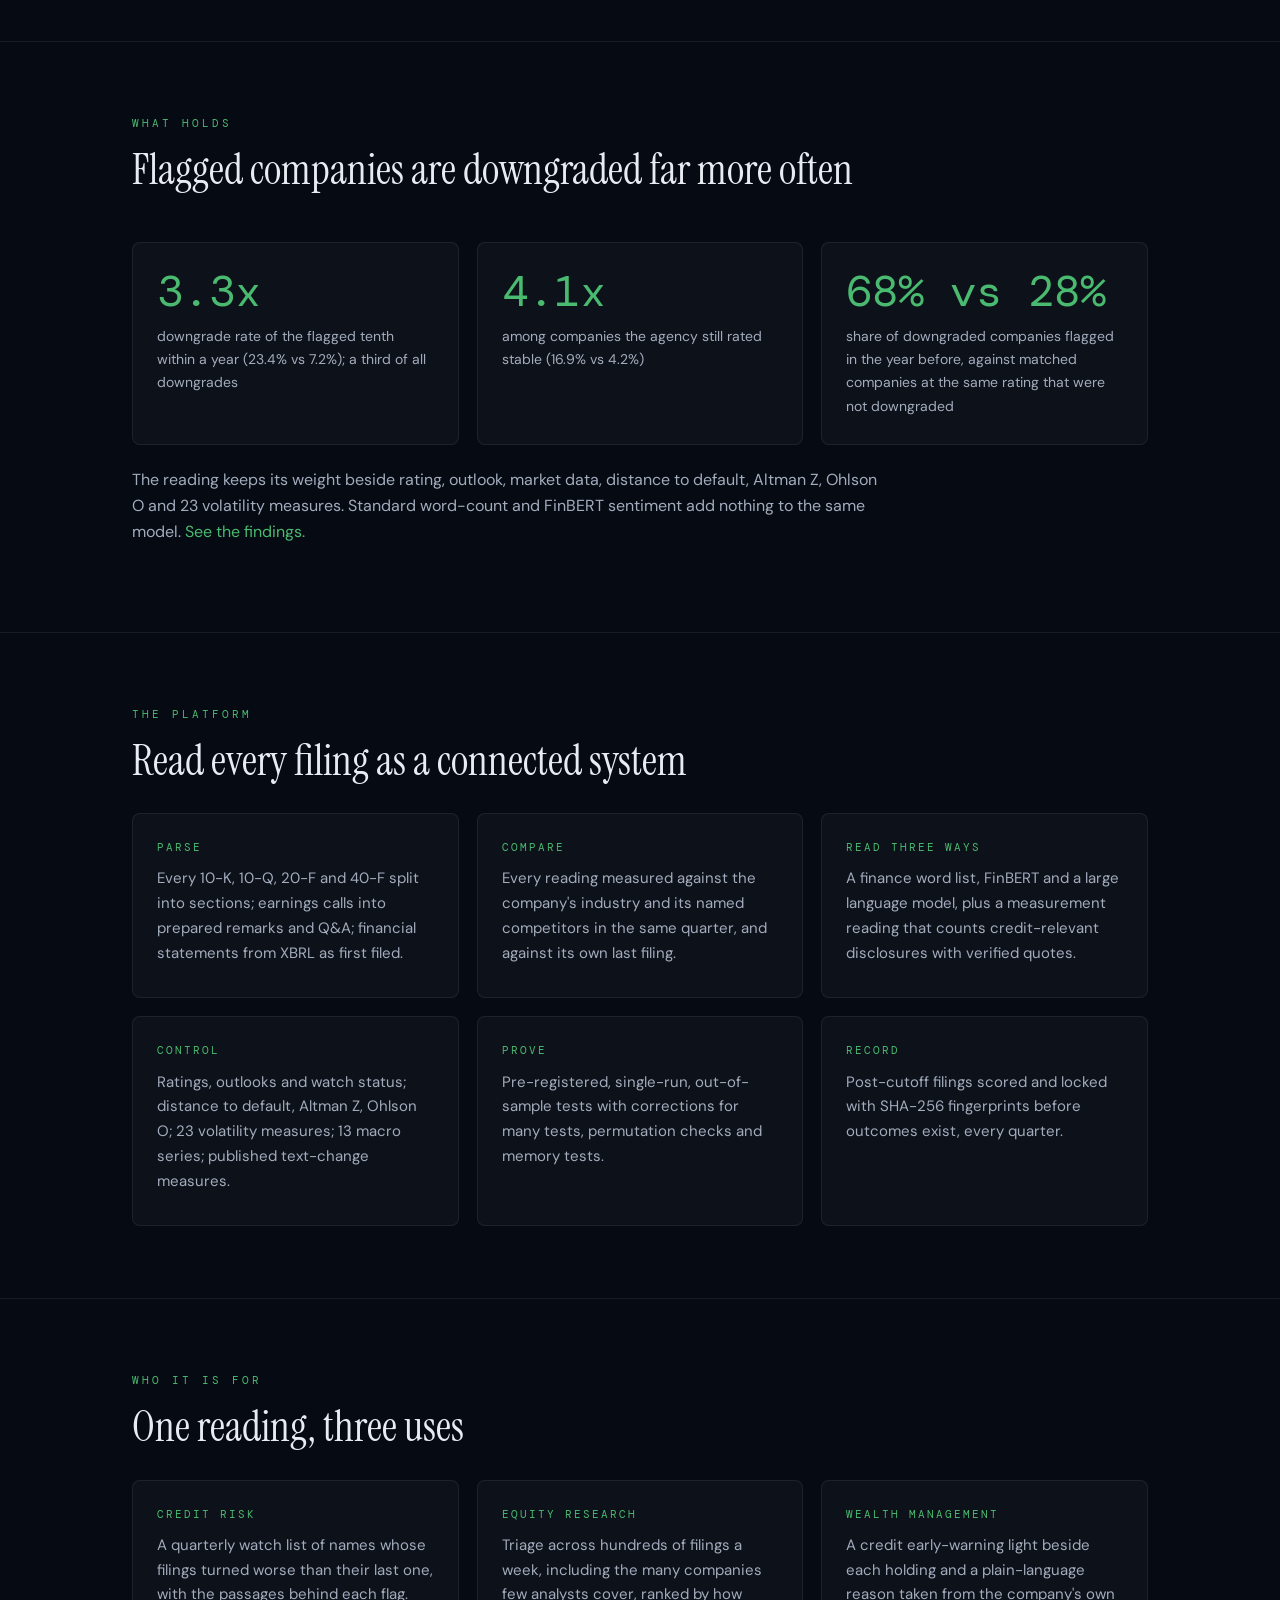
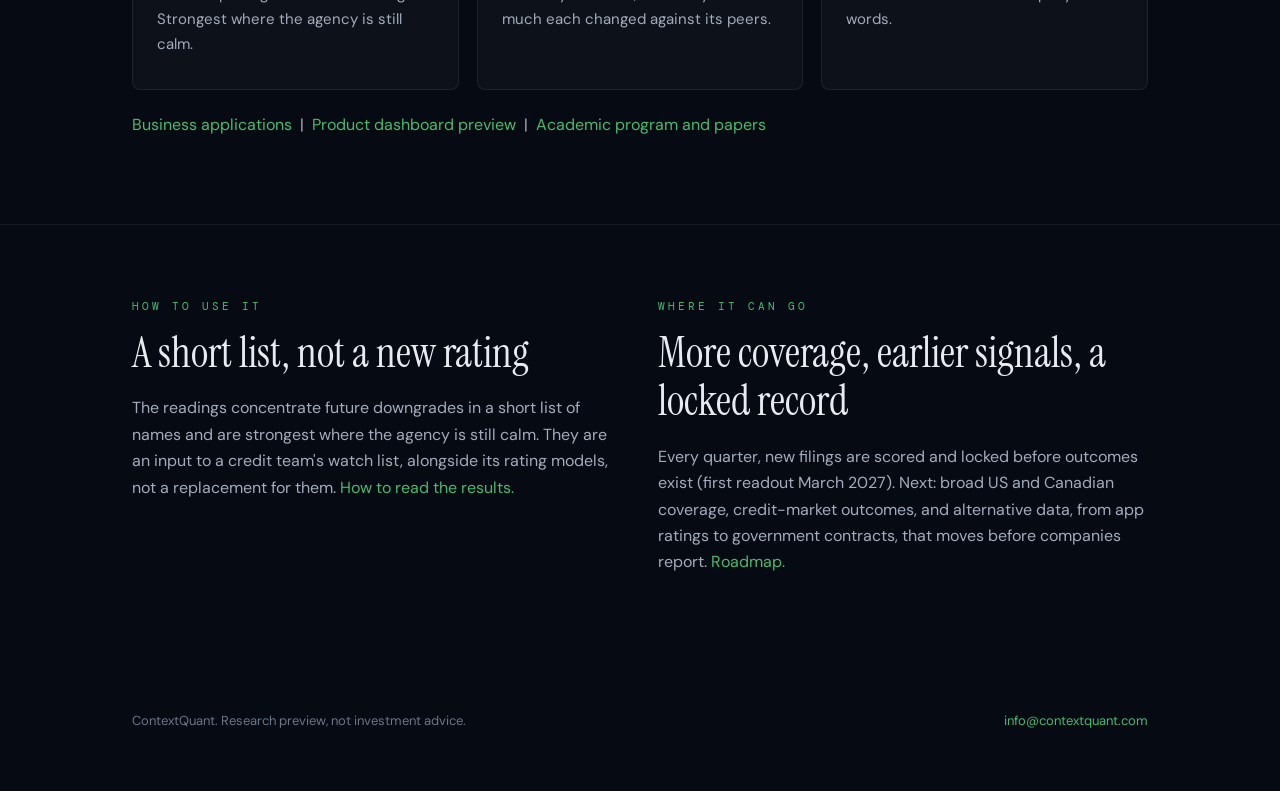
==== commit 52299d0d: "Site update November 2026: credit early-warning program (journey, findings, methodology, business, a" ====
--- a/index.html
+++ b/index.html
@@ -3,764 +3,121 @@
 <head>
 <meta charset="utf-8">
 <meta name="viewport" content="width=device-width, initial-scale=1">
-<title>ContextQuant | Contextual Intelligence for Equity Research</title>
-<meta name="description" content="ContextQuant extracts validated earnings and balance sheet prediction signals from SEC filings. 225 companies, 3 independent studies, 2,344 company-years. IC=-0.151 OOS (2021 to Q1 2026), orthogonal to the Fama-French five factors.">
-<meta name="keywords" content="SEC filing analysis, NLP financial signals, earnings prediction, balance sheet forecasting, peer-relative disclosure, Fama-French alpha, quantitative research, credit risk, equity research">
-<meta property="og:title" content="ContextQuant | Predictive Signals from SEC Filings">
-<meta property="og:description" content="Filing language predicts earnings surprises and balance sheet changes before the market prices them. Validated across 225 companies, 3 studies, 2015 to Q1 2026.">
-<meta property="og:type" content="website">
-<meta property="og:url" content="https://contextquant.com">
-<meta property="og:image" content="https://contextquant.com/CQ_logo.jpg">
-<meta name="twitter:card" content="summary">
-<meta name="twitter:title" content="ContextQuant | Predictive Signals from SEC Filings">
-<meta name="twitter:description" content="Filing language predicts earnings and balance sheet changes. IC=-0.151 OOS, orthogonal to the Fama-French five factors, validated 2021 to Q1 2026.">
-<link rel="canonical" href="https://contextquant.com/">
 <link rel="icon" type="image/x-icon" href="favicon.ico">
 <link rel="icon" type="image/png" sizes="32x32" href="favicon-32x32.png">
-<link rel="icon" type="image/png" sizes="16x16" href="favicon-16x16.png">
 <link rel="apple-touch-icon" sizes="180x180" href="apple-touch-icon.png">
-<!-- Analytics loaded after cookie consent (see bottom of page) -->
-<script type="application/ld+json">
-{
-  "@context": "https://schema.org",
-  "@type": "ResearchProject",
-  "name": "ContextQuant",
-  "description": "Quantitative NLP research program extracting earnings and balance sheet prediction signals from SEC filings",
-  "url": "https://contextquant.com",
-  "email": "info@contextquant.com"
-}
-</script>
-<link href="https://fonts.googleapis.com/css2?family=DM+Mono:wght@300;400;500&family=Instrument+Serif:ital@0;1&family=DM+Sans:wght@300;400;500;600;700&display=swap" rel="stylesheet">
-<style>
-:root {
-  --bg-deep: #060a12;
-  --bg-primary: #0a1018;
-  --bg-card: rgba(255,255,255,0.025);
-  --bg-card-hover: rgba(255,255,255,0.045);
-  --border: rgba(255,255,255,0.06);
-  --border-hover: rgba(74,186,112,0.3);
-  --green: #4aba70;
-  --green-dim: rgba(74,186,112,0.15);
-  --blue: #5b8dd9;
-  --blue-dim: rgba(91,141,217,0.15);
-  --orange: #e67e51;
-  --orange-dim: rgba(230,126,81,0.15);
-  --text-primary: #e8ecf2;
-  --text-secondary: #8a94a8;
-  --text-muted: #5a6577;
-  --mono: 'DM Mono', 'Courier New', monospace;
-  --serif: 'Instrument Serif', Georgia, serif;
-  --sans: 'DM Sans', 'Helvetica Neue', sans-serif;
-}
-* { margin: 0; padding: 0; box-sizing: border-box; }
-html { scroll-behavior: smooth; }
-body {
-  background: var(--bg-deep);
-  color: var(--text-primary);
-  font-family: var(--sans);
-  line-height: 1.7;
-  -webkit-font-smoothing: antialiased;
-}
-
-/* NAV */
-nav {
-  position: fixed; top: 0; left: 0; right: 0; z-index: 100;
-  background: rgba(6,10,18,0.85);
-  backdrop-filter: blur(20px);
-  border-bottom: 1px solid var(--border);
-  padding: 0 60px; height: 64px;
-  display: flex; align-items: center; justify-content: space-between;
-}
-.nav-brand {
-  font-family: var(--mono); font-size: 14px; font-weight: 500;
-  letter-spacing: 4px; color: var(--green);
-  text-transform: uppercase; text-decoration: none;
-}
-.nav-links { display: flex; gap: 36px; align-items: center; }
-.nav-links a {
-  font-family: var(--sans); font-size: 13px; font-weight: 500;
-  color: var(--text-secondary); text-decoration: none;
-  letter-spacing: 0.5px; transition: color 0.3s;
-}
-.nav-links a:hover { color: var(--text-primary); }
-.nav-links a.active { color: var(--green); }
-.nav-cta {
-  font-family: var(--mono) !important; font-size: 12px !important;
-  padding: 8px 20px; border: 1px solid var(--green);
-  color: var(--green) !important; border-radius: 4px; transition: all 0.3s;
-}
-.nav-cta:hover { background: var(--green-dim); color: var(--text-primary) !important; }
-
-/* HERO */
-.hero {
-  min-height: 100vh; display: flex; flex-direction: column;
-  justify-content: center; align-items: center; text-align: center;
-  padding: 120px 60px 80px; position: relative; overflow: hidden;
-}
-.hero::before {
-  content: ''; position: absolute; top: 0; left: 0; right: 0; bottom: 0;
-  background:
-    radial-gradient(ellipse 800px 600px at 30% 20%, rgba(74,186,112,0.04) 0%, transparent 70%),
-    radial-gradient(ellipse 600px 800px at 70% 80%, rgba(91,141,217,0.03) 0%, transparent 70%);
-  pointer-events: none;
-}
-.hero::after {
-  content: ''; position: absolute; top: 0; left: 0; right: 0; bottom: 0;
-  background-image:
-    linear-gradient(rgba(74,186,112,0.015) 1px, transparent 1px),
-    linear-gradient(90deg, rgba(74,186,112,0.015) 1px, transparent 1px);
-  background-size: 80px 80px;
-  mask-image: radial-gradient(ellipse 60% 60% at 50% 50%, black 0%, transparent 100%);
-  -webkit-mask-image: radial-gradient(ellipse 60% 60% at 50% 50%, black 0%, transparent 100%);
-  pointer-events: none;
-}
-.hero-content { position: relative; z-index: 1; max-width: 900px; }
-.hero-label {
-  font-family: var(--mono); font-size: 12px; font-weight: 400;
-  letter-spacing: 5px; color: var(--green); text-transform: uppercase;
-  margin-bottom: 24px; opacity: 0; animation: fadeUp 0.8s 0.2s forwards;
-}
-.hero-title {
-  font-family: var(--serif); font-size: 64px; font-weight: 400;
-  line-height: 1.12; color: #ffffff; margin-bottom: 28px;
-  opacity: 0; animation: fadeUp 0.8s 0.4s forwards;
-}
-.hero-title em { font-style: italic; color: var(--green); }
-.hero-sub {
-  font-family: var(--sans); font-size: 19px; font-weight: 300;
-  color: var(--text-secondary); line-height: 1.8;
-  max-width: 680px; margin: 0 auto 48px;
-  opacity: 0; animation: fadeUp 0.8s 0.6s forwards;
-}
-.hero-stats {
-  display: flex; gap: 48px; justify-content: center;
-  opacity: 0; animation: fadeUp 0.8s 0.8s forwards;
-}
-.hero-stat { text-align: center; }
-.hero-stat-value {
-  font-family: var(--mono); font-size: 28px; font-weight: 500;
-  color: var(--green); display: block; margin-bottom: 4px;
-}
-.hero-stat-label {
-  font-size: 11px; font-weight: 500; letter-spacing: 2px;
-  text-transform: uppercase; color: var(--text-muted);
-}
-.hero-cta-row {
-  margin-top: 56px; display: flex; gap: 20px; justify-content: center;
-  opacity: 0; animation: fadeUp 0.8s 1.0s forwards;
-}
-.btn-primary {
-  font-family: var(--mono); font-size: 13px; font-weight: 500;
-  padding: 14px 36px; background: var(--green); color: var(--bg-deep);
-  border: none; border-radius: 4px; text-decoration: none;
-  transition: all 0.3s; cursor: pointer;
-}
-.btn-primary:hover { background: #5ccf85; transform: translateY(-1px); }
-.btn-secondary {
-  font-family: var(--mono); font-size: 13px; font-weight: 500;
-  padding: 14px 36px; background: transparent;
-  color: var(--text-secondary); border: 1px solid var(--border);
-  border-radius: 4px; text-decoration: none; transition: all 0.3s;
-}
-.btn-secondary:hover { border-color: var(--text-secondary); color: var(--text-primary); }
-
-/* SECTIONS */
-section { padding: 120px 60px; max-width: 1200px; margin: 0 auto; }
-.section-label {
-  font-family: var(--mono); font-size: 11px; font-weight: 400;
-  letter-spacing: 5px; color: var(--green); text-transform: uppercase; margin-bottom: 20px;
-}
-.section-title {
-  font-family: var(--serif); font-size: 48px; font-weight: 400;
-  line-height: 1.2; color: #ffffff; margin-bottom: 24px;
-}
-.section-text {
-  font-size: 17px; font-weight: 300; color: var(--text-secondary);
-  line-height: 1.8; max-width: 720px; margin-bottom: 20px;
-}
-
-/* FEATURES */
-.features-grid {
-  display: grid; grid-template-columns: repeat(3, 1fr);
-  gap: 20px; margin-top: 56px;
-}
-.feature-card {
-  background: var(--bg-card); border: 1px solid var(--border);
-  border-radius: 8px; padding: 32px 28px; transition: all 0.4s;
-  position: relative; overflow: hidden;
-}
-.feature-card::before {
-  content: ''; position: absolute; top: 0; left: 0; right: 0;
-  height: 2px; background: var(--green);
-  transform: scaleX(0); transform-origin: left; transition: transform 0.4s;
-}
-.feature-card:hover {
-  background: var(--bg-card-hover); border-color: var(--border-hover);
-  transform: translateY(-2px);
-}
-.feature-card:hover::before { transform: scaleX(1); }
-.feature-icon {
-  font-family: var(--mono); font-size: 24px; color: var(--green);
-  margin-bottom: 16px; display: block;
-}
-.feature-name { font-size: 16px; font-weight: 600; color: var(--text-primary); margin-bottom: 10px; }
-.feature-desc { font-size: 14px; font-weight: 300; color: var(--text-secondary); line-height: 1.7; }
-
-/* FINDINGS */
-.findings-section {
-  padding: 120px 0;
-  background: linear-gradient(180deg, var(--bg-deep) 0%, #0d1525 50%, var(--bg-deep) 100%);
-}
-.findings-inner { max-width: 1200px; margin: 0 auto; padding: 0 60px; }
-.signal-row {
-  display: grid; grid-template-columns: repeat(3, 1fr);
-  gap: 16px; margin-top: 48px; margin-bottom: 16px;
-}
-.signal-card {
-  background: var(--bg-card); border: 1px solid var(--border);
-  border-radius: 8px; padding: 24px 22px; transition: all 0.3s;
-}
-.signal-card:hover { border-color: var(--border-hover); }
-.signal-card.strong { border-top: 3px solid var(--green); }
-.signal-card.moderate { border-top: 3px solid var(--blue); }
-.signal-card.weak { border-top: 3px solid #555e6e; }
-.signal-card.reversed { border-top: 3px solid var(--orange); }
-.signal-name { font-size: 15px; font-weight: 600; color: var(--text-primary); margin-bottom: 3px; }
-.signal-hyp { font-size: 11px; color: var(--text-muted); margin-bottom: 14px; }
-.stat-row { display: flex; justify-content: space-between; align-items: baseline; margin-bottom: 6px; }
-.stat-label { font-size: 10px; letter-spacing: 1.5px; text-transform: uppercase; color: var(--text-muted); }
-.stat-val { font-family: var(--mono); font-size: 14px; font-weight: 500; }
-.stat-val.green { color: var(--green); }
-.stat-val.blue { color: var(--blue); }
-.stat-val.orange { color: var(--orange); }
-.stat-val.muted { color: var(--text-muted); }
-.stat-val.white { color: #ffffff; }
-.badge {
-  display: inline-block; font-size: 9px; font-weight: 600;
-  letter-spacing: 2px; text-transform: uppercase;
-  padding: 3px 10px; border-radius: 3px; margin-top: 10px;
-}
-.badge-green { background: var(--green-dim); color: var(--green); }
-.badge-blue { background: var(--blue-dim); color: var(--blue); }
-.badge-muted { background: rgba(122,133,153,0.12); color: var(--text-muted); }
-.badge-orange { background: var(--orange-dim); color: var(--orange); }
-
-/* DETAIL GRID */
-.detail-grid { display: grid; grid-template-columns: 55% 45%; gap: 24px; margin-top: 32px; }
-.year-table { width: 100%; border-collapse: collapse; }
-.year-table th {
-  font-family: var(--mono); font-size: 10px; font-weight: 400;
-  letter-spacing: 2px; text-transform: uppercase; color: var(--text-muted);
-  text-align: left; padding: 10px 14px; border-bottom: 1px solid rgba(255,255,255,0.08);
-}
-.year-table th:not(:first-child) { text-align: right; }
-.year-table td {
-  font-family: var(--mono); font-size: 14px; font-weight: 300;
-  padding: 9px 14px; color: var(--text-secondary);
-  border-bottom: 1px solid rgba(255,255,255,0.03);
-}
-.year-table td:not(:first-child) { text-align: right; }
-.year-table tr.hl td { background: rgba(74,186,112,0.08); color: #fff; font-weight: 500; }
-.year-table tr.avg td { border-top: 1px solid rgba(255,255,255,0.1); color: var(--text-primary); font-weight: 500; }
-.year-table .sig { color: var(--green); font-weight: 500; }
-.regime-card {
-  background: var(--bg-card); border: 1px solid var(--border);
-  border-radius: 8px; padding: 20px 22px; margin-bottom: 14px;
-}
-.regime-title {
-  font-family: var(--mono); font-size: 10px; font-weight: 500;
-  letter-spacing: 3px; text-transform: uppercase; margin-bottom: 12px;
-}
-.regime-title.high { color: var(--orange); }
-.regime-title.low { color: var(--blue); }
-.regime-line { display: flex; justify-content: space-between; margin-bottom: 5px; }
-.regime-line .rl { font-size: 13px; color: var(--text-muted); }
-.regime-line .rv { font-family: var(--mono); font-size: 13px; font-weight: 500; }
-.table-note { font-size: 11px; color: var(--text-muted); margin-top: 10px; font-style: italic; }
-
-/* AUDIENCE */
-.audience-cards {
-  display: grid; grid-template-columns: repeat(3, 1fr);
-  gap: 24px; margin-top: 48px;
-}
-.audience-card {
-  background: var(--bg-card); border: 1px solid var(--border);
-  border-radius: 8px; padding: 40px 32px; transition: all 0.4s;
-  text-decoration: none; display: block;
-}
-.audience-card:hover {
-  border-color: var(--border-hover); transform: translateY(-3px);
-  background: var(--bg-card-hover);
-}
-.audience-card-icon {
-  font-family: var(--mono); font-size: 32px; color: var(--green);
-  margin-bottom: 20px; display: block;
-}
-.audience-card-title {
-  font-family: var(--serif); font-size: 26px; color: #ffffff; margin-bottom: 14px;
-}
-.audience-card-text {
-  font-size: 14px; font-weight: 300; color: var(--text-secondary);
-  line-height: 1.7; margin-bottom: 20px;
-}
-.audience-card-items { list-style: none; padding: 0; }
-.audience-card-items li {
-  font-size: 13px; color: var(--text-muted); padding: 6px 0;
-  border-bottom: 1px solid rgba(255,255,255,0.03);
-}
-.audience-card-items li::before { content: '\2192'; color: var(--green); margin-right: 10px; }
-.audience-card-link {
-  font-family: var(--mono); font-size: 12px; color: var(--green);
-  letter-spacing: 1px; text-transform: uppercase; text-decoration: none;
-  display: inline-block; margin-top: 20px; transition: all 0.3s;
-}
-.audience-card-link:hover { letter-spacing: 2px; }
-
-/* VISION */
-.vision-section {
-  padding: 100px 60px;
-  background: linear-gradient(180deg, var(--bg-deep) 0%, #0c1420 100%);
-}
-.vision-inner { max-width: 800px; margin: 0 auto; text-align: center; }
-.vision-title { font-family: var(--serif); font-size: 42px; color: #ffffff; margin-bottom: 24px; }
-.vision-text {
-  font-size: 17px; font-weight: 300; color: var(--text-secondary);
-  line-height: 1.9; margin-bottom: 20px;
-}
-.vision-markets {
-  display: flex; gap: 12px; justify-content: center; flex-wrap: wrap; margin-top: 40px;
-}
-.vision-market {
-  font-family: var(--mono); font-size: 11px; letter-spacing: 2px;
-  text-transform: uppercase; padding: 8px 18px;
-  border: 1px solid var(--border); border-radius: 4px;
-  color: var(--text-muted); transition: all 0.3s;
-}
-.vision-market.active { border-color: var(--green); color: var(--green); background: var(--green-dim); }
-
-/* CONTACT */
-.contact-section { padding: 120px 60px; max-width: 800px; margin: 0 auto; text-align: center; }
-.contact-cta {
-  display: inline-block; font-family: var(--mono); font-size: 14px; font-weight: 500;
-  padding: 18px 48px; background: var(--green); color: var(--bg-deep);
-  border: none; border-radius: 4px; text-decoration: none;
-  transition: all 0.3s; margin-top: 32px;
-}
-.contact-cta:hover { background: #5ccf85; transform: translateY(-2px); }
-.contact-alt { font-size: 14px; color: var(--text-muted); margin-top: 20px; }
-.contact-alt a { color: var(--text-secondary); }
-
-/* FOOTER */
-footer {
-  padding: 40px 60px; border-top: 1px solid var(--border);
-  display: flex; justify-content: space-between; align-items: center;
-}
-.footer-brand {
-  font-family: var(--mono); font-size: 12px; color: var(--text-muted);
-  letter-spacing: 3px; text-transform: uppercase;
-}
-.footer-right { font-size: 12px; color: var(--text-muted); }
-
-/* ANIMATIONS */
-@keyframes fadeUp {
-  from { opacity: 0; transform: translateY(20px); }
-  to { opacity: 1; transform: translateY(0); }
-}
-.fade-in { opacity: 0; transform: translateY(24px); transition: opacity 0.7s, transform 0.7s; }
-.fade-in.visible { opacity: 1; transform: translateY(0); }
-
-/* RESPONSIVE */
-@media (max-width: 900px) {
-  nav { padding: 0 24px; }
-  .nav-links { gap: 20px; }
-  .hero { padding: 100px 24px 60px; }
-  .hero-title { font-size: 42px; }
-  .hero-stats { gap: 24px; flex-wrap: wrap; }
-  section, .contact-section { padding: 80px 24px; }
-  .findings-inner { padding: 0 24px; }
-  .features-grid, .signal-row, .audience-cards { grid-template-columns: 1fr; }
-  .detail-grid { grid-template-columns: 1fr; }
-  .vision-section { padding: 80px 24px; }
-}
-
-/* Hamburger nav */
-.nav-hamburger{display:none;flex-direction:column;justify-content:space-between;width:24px;height:18px;cursor:pointer;background:none;border:none;padding:0;z-index:200}
-.nav-hamburger span{display:block;height:2px;background:var(--green);border-radius:2px;transition:all 0.3s}
-.nav-hamburger.open span:nth-child(1){transform:translateY(8px) rotate(45deg)}
-.nav-hamburger.open span:nth-child(2){opacity:0}
-.nav-hamburger.open span:nth-child(3){transform:translateY(-8px) rotate(-45deg)}
-
-@media(max-width:900px){
-  .nav-hamburger{display:flex !important}
-  .nav-links{display:none;flex-direction:column;position:fixed;top:64px;left:0;right:0;background:rgba(6,10,18,0.98);backdrop-filter:blur(20px);border-bottom:1px solid var(--border);padding:16px 24px 24px;z-index:99}
-  .nav-links.mobile-open{display:flex}
-  .nav-links a{padding:14px 0;border-bottom:1px solid var(--border);font-size:15px}
-  .nav-cta{margin-top:8px;text-align:center;padding:12px 20px}
-}
-@media(max-width:480px){
-  .page-title,.hero-title{font-size:32px!important}
-  .section-title{font-size:28px!important}
-}
-</style>
+<title>ContextQuant | Contextual intelligence from corporate disclosures</title>
+<meta name="description" content="Twelve years of filings and earnings calls for 886 companies, read three ways and tested under pre-registration. What survived: credit early warning.">
+<link href="https://fonts.googleapis.com/css2?family=DM+Mono:wght@400;500&family=Instrument+Serif:ital@0;1&family=DM+Sans:wght@400;500;600&display=swap" rel="stylesheet">
+<link rel="stylesheet" href="style.css">
 </head>
 <body>
-
 <nav>
-  <a href="#" class="nav-brand">ContextQuant</a>
-  <div class="nav-links" id="navLinks">
-    <a href="#" class="active">Home</a>
-    <a href="#platform">Platform</a>
-    <a href="#findings">Findings</a>
+  <a class="brand" href="index.html">ContextQuant</a>
+  <button class="burger" id="burger" aria-label="Menu" aria-expanded="false"><span></span><span></span><span></span></button>
+  <div class="links" id="navlinks">
+    <a class="active" href="index.html">Home</a>
+    <a href="journey.html">Journey</a>
+    <a href="evidence.html">Findings</a>
+    <a href="method.html">Methodology</a>
     <a href="business.html">Business</a>
     <a href="academic.html">Academic</a>
-    <a href="dashboard.html">Dashboard</a>
-    <a href="#contact" class="nav-cta">Get in Touch</a>
+    <a href="track-record.html">Track record</a>
+    <a href="product/index.html">Product Dashboard Preview</a>
+    <a class="cta" href="mailto:info@contextquant.com">Contact</a>
   </div>
-<button class="nav-hamburger" id="navHamburger" aria-label="Menu"><span></span><span></span><span></span></button>
 </nav>
 
-<section class="hero">
-  <div class="hero-content">
-    <div class="hero-label">Contextual Intelligence for Equity Research</div>
-    <h1 class="hero-title">The filing satisfies a legal obligation.<br><em>The language reveals the truth.</em></h1>
-    <p class="hero-sub">An AI-driven contextual intelligence platform that reads corporate disclosures as a connected system. Built on three independent studies: a 185-company diversified market study, a 37-company financial sector study, and a 34-company healthcare study. 225 unique companies, 2,344 company-years, 2015 to Q1 2026. Validated out of sample across earnings prediction, balance sheet forecasting, and credit risk indicators.</p>
-    <div class="hero-stats">
-      <div class="hero-stat"><span class="hero-stat-value">35,384</span><span class="hero-stat-label">SEC Filings Analyzed</span></div>
-      <div class="hero-stat"><span class="hero-stat-value">225</span><span class="hero-stat-label">Companies Tracked</span></div>
-      <div class="hero-stat"><span class="hero-stat-value">11 Years</span><span class="hero-stat-label">2015 to Q1 2026</span></div>
-      <div class="hero-stat"><span class="hero-stat-value">427M</span><span class="hero-stat-label">Words Analyzed by NLP</span></div>
-      <div class="hero-stat"><span class="hero-stat-value">487K</span><span class="hero-stat-label">Features Generated</span></div>
-      <div class="hero-stat"><span class="hero-stat-value">3</span><span class="hero-stat-label">Independent Studies</span></div>
+<header class="hero">
+  <div class="wrap">
+    <div class="eyebrow">Contextual intelligence for credit and research</div>
+    <h1>The filing satisfies a legal obligation.<br><em>The language shows where trouble starts.</em></h1>
+    <p class="lead">ContextQuant reads every quarterly report, annual report and earnings call of 886 US-listed companies and measures each one against its own history and its competitors. Every test of what that reading predicts follows rules written down in advance. The result is a credit early warning: companies whose own words turn worse than their last report are downgraded far more often, months later.</p>
+    <div class="stats four">
+      <div class="stat"><div class="n">129,974</div><div class="l">SEC filings indexed</div></div>
+      <div class="stat"><div class="n">886</div><div class="l">companies in five universes</div></div>
+      <div class="stat"><div class="n">12 yrs</div><div class="l">2015 to 2026, judged on 2021 onward</div></div>
+      <div class="stat"><div class="n">1.03B</div><div class="l">words read</div></div>
+      <div class="stat"><div class="n">16,035</div><div class="l">earnings calls</div></div>
+      <div class="stat"><div class="n">8,700</div><div class="l">registered tests, each run once</div></div>
+      <div class="stat"><div class="n">3</div><div class="l">ways to read every filing, compared head to head</div></div>
+      <div class="stat"><div class="n">766</div><div class="l">post-cutoff filings scored and locked before outcomes exist</div></div>
     </div>
-    <div class="hero-cta-row">
-      <a href="#contact" class="btn-primary">Request Access</a>
-      <a href="#findings" class="btn-secondary">See the Evidence</a>
+    <p class="muted" style="margin-top:16px">Spring 2026: 32,983 filings, 222 companies, three studies. <a href="journey.html">How the program grew.</a></p>
+  </div>
+</header>
+
+<section>
+  <div class="wrap">
+    <div class="eyebrow">The journey</div>
+    <h2>From promising signals to a tested credit early warning</h2>
+    <div class="cards four">
+      <div class="card"><div class="tag">Spring 2026</div><p>Three sector studies, 222 companies. Filing language carried measurable information about what came next.</p></div>
+      <div class="card"><div class="tag">Autumn 2026</div><p>Scaled to 886 companies and 1 billion words. Every test pre-registered and run once, with stricter timing, memory tests and the full credit toolkit as controls.</p></div>
+      <div class="card"><div class="tag">What held</div><p>Credit early warning beyond rating, outlook, market data, distance to default and every standard text measure.</p></div>
+      <div class="card"><div class="tag">What is next</div><p>A quarterly locked record, more markets and sectors, credit-market outcomes and alternative data that moves before results.</p></div>
+    </div>
+    <p style="margin-top:22px"><a href="journey.html">Read the full journey.</a></p>
+  </div>
+</section>
+
+<section>
+  <div class="wrap">
+    <div class="eyebrow">What holds</div>
+    <h2>Flagged companies are downgraded far more often</h2>
+    <div class="stats">
+      <div class="stat"><div class="n">3.3x</div><div class="l">downgrade rate of the flagged tenth within a year (23.4% vs 7.2%); a third of all downgrades</div></div>
+      <div class="stat"><div class="n">4.1x</div><div class="l">among companies the agency still rated stable (16.9% vs 4.2%)</div></div>
+      <div class="stat"><div class="n">68% vs 28%</div><div class="l">share of downgraded companies flagged in the year before, against matched companies at the same rating that were not downgraded</div></div>
+    </div>
+    <p style="margin-top:22px">The reading keeps its weight beside rating, outlook, market data, distance to default, Altman Z, Ohlson O and 23 volatility measures. Standard word-count and FinBERT sentiment add nothing to the same model. <a href="evidence.html">See the findings.</a></p>
+  </div>
+</section>
+
+<section>
+  <div class="wrap">
+    <div class="eyebrow">The platform</div>
+    <h2>Read every filing as a connected system</h2>
+    <div class="cards">
+      <div class="card"><div class="tag">Parse</div><p>Every 10-K, 10-Q, 20-F and 40-F split into sections; earnings calls into prepared remarks and Q&amp;A; financial statements from XBRL as first filed.</p></div>
+      <div class="card"><div class="tag">Compare</div><p>Every reading measured against the company's industry and its named competitors in the same quarter, and against its own last filing.</p></div>
+      <div class="card"><div class="tag">Read three ways</div><p>A finance word list, FinBERT and a large language model, plus a measurement reading that counts credit-relevant disclosures with verified quotes.</p></div>
+      <div class="card"><div class="tag">Control</div><p>Ratings, outlooks and watch status; distance to default, Altman Z, Ohlson O; 23 volatility measures; 13 macro series; published text-change measures.</p></div>
+      <div class="card"><div class="tag">Prove</div><p>Pre-registered, single-run, out-of-sample tests with corrections for many tests, permutation checks and memory tests.</p></div>
+      <div class="card"><div class="tag">Record</div><p>Post-cutoff filings scored and locked with SHA-256 fingerprints before outcomes exist, every quarter.</p></div>
     </div>
   </div>
 </section>
 
-<section id="platform">
-  <div class="section-label">The Platform</div>
-  <h2 class="section-title">Read every filing as a connected system</h2>
-  <p class="section-text">ContextQuant ingests the full textual and financial output of publicly listed companies and measures every disclosure against what direct competitors are saying. The result is a peer-relative intelligence layer that surfaces what changed, where it diverges from the peer group, and what it historically predicts.</p>
-  <div class="features-grid">
-    <div class="feature-card fade-in">
-      <span class="feature-icon">&gt;_</span>
-      <div class="feature-name">NLP Filing Parser</div>
-      <div class="feature-desc">Every 10-K, 10-Q, 8-K, and DEF 14A decomposed into individually labeled sections. Over 500 million words processed through the NLP pipeline. Risk factors extracted as discrete items. Sentiment scored using Loughran-McDonald financial dictionaries. TF-IDF specificity analysis separates company-tailored language from boilerplate.</div>
+<section>
+  <div class="wrap">
+    <div class="eyebrow">Who it is for</div>
+    <h2>One reading, three uses</h2>
+    <div class="cards">
+      <div class="card"><div class="tag">Credit risk</div><p>A quarterly watch list of names whose filings turned worse than their last one, with the passages behind each flag. Strongest where the agency is still calm.</p></div>
+      <div class="card"><div class="tag">Equity research</div><p>Triage across hundreds of filings a week, including the many companies few analysts cover, ranked by how much each changed against its peers.</p></div>
+      <div class="card"><div class="tag">Wealth management</div><p>A credit early-warning light beside each holding and a plain-language reason taken from the company's own words.</p></div>
     </div>
-    <div class="feature-card fade-in">
-      <span class="feature-icon">&Delta;</span>
-      <div class="feature-name">Competitive Deltas</div>
-      <div class="feature-desc">Every metric measured as a peer-relative deviation. Direct competitor mappings at the business-line level, not SIC codes. When a company's risk language becomes more specific while peers remain generic, that divergence is the signal.</div>
+    <p style="margin-top:22px"><a href="business.html">Business applications</a> &nbsp;|&nbsp; <a href="product/index.html">Product dashboard preview</a> &nbsp;|&nbsp; <a href="academic.html">Academic program and papers</a></p>
+  </div>
+</section>
+
+<section style="border-bottom:none">
+  <div class="wrap two">
+    <div>
+      <div class="eyebrow">How to use it</div>
+      <h2>A short list, not a new rating</h2>
+      <p>The readings concentrate future downgrades in a short list of names and are strongest where the agency is still calm. They are an input to a credit team's watch list, alongside its rating models, not a replacement for them. <a href="evidence.html">How to read the results.</a></p>
     </div>
-    <div class="feature-card fade-in">
-      <span class="feature-icon">&sim;</span>
-      <div class="feature-name">Macro Regime Engine</div>
-      <div class="feature-desc">The system knows which signal matters in which environment. Risk specificity strengthens during high-uncertainty periods. Sentiment drift strengthens in calm markets. Signal weights adjust dynamically to VIX, rate cycles, and policy regimes.</div>
-    </div>
-    <div class="feature-card fade-in">
-      <span class="feature-icon">&#x25A0;</span>
-      <div class="feature-name">Multi-Source Ingest</div>
-      <div class="feature-desc">SEC filings, earnings call transcripts, proxy statements, executive compensation, political contributions (FEC), 65 macroeconomic time series (FRED), XBRL financial ratios, and daily price data. 487,000 features across four databases from a single integrated pipeline.</div>
-    </div>
-    <div class="feature-card fade-in">
-      <span class="feature-icon">&#x2713;</span>
-      <div class="feature-name">Out-of-Sample Validation</div>
-      <div class="feature-desc">Every signal tested using a seven-test validation battery: walk-forward IC, Benjamini-Hochberg correction, panel fixed effects, year-by-year stability, VIX regime conditioning, Fama-French five-factor alpha, and economic magnitude. Replicated across three independent universes. No lookahead. No in-sample optimization.</div>
-    </div>
-    <div class="feature-card fade-in">
-      <span class="feature-icon">&#x21C4;</span>
-      <div class="feature-name">Scalable Architecture</div>
-      <div class="feature-desc">Built for expansion from 225 companies to full market coverage. North American markets first (EDGAR + SEDAR+), then European and Asia-Pacific filing repositories. The methodology is jurisdiction-agnostic. What changes is the filing format, not the insight.</div>
+    <div>
+      <div class="eyebrow">Where it can go</div>
+      <h2>More coverage, earlier signals, a locked record</h2>
+      <p>Every quarter, new filings are scored and locked before outcomes exist (first readout March 2027). Next: broad US and Canadian coverage, credit-market outcomes, and alternative data, from app ratings to government contracts, that moves before companies report. <a href="journey.html">Roadmap.</a></p>
     </div>
   </div>
 </section>
 
-<div class="findings-section" id="findings">
-  <div class="findings-inner">
-    <div class="section-label fade-in">Research Findings</div>
-    <h2 class="section-title fade-in">Three studies. 225 companies. 135 signal tests. 35 significant out of sample.</h2>
-    <p class="section-text fade-in">We tested every signal on data the model had never seen, train before year t, test on year t, repeat ten times from 2016 to 2025. That span includes a global pandemic, a historic rate hiking cycle, a regional banking crisis, and a bull market. The original study found three confirmed earnings signals. The combination study found that filing language also predicts balance sheet changes, surviving all macro controls. All results replicated across three independent universes.</p>
-    <div class="signal-row fade-in">
-      <div class="signal-card strong">
-        <div class="signal-name">Risk Factor Specificity</div>
-        <div class="signal-hyp">H1: Specific risk language predicts underperformance</div>
-        <div class="stat-row"><span class="stat-label">Avg IC (180d)</span><span class="stat-val green">-0.065</span></div>
-        <div class="stat-row"><span class="stat-label">Avg Spread</span><span class="stat-val green">-5.9%</span></div>
-        <div class="stat-row"><span class="stat-label">Sample</span><span class="stat-val white">N = 1,215, p = 0.023</span></div>
-        <div class="stat-row"><span class="stat-label">Window</span><span class="stat-val white">Original 185-company study, 2016 to 2025</span></div>
-        <span class="badge badge-green">Confirmed · 10-Year Sample</span>
-      </div>
-      <div class="signal-card strong">
-        <div class="signal-name">Outlook Divergence</div>
-        <div class="signal-hyp">H9: Peer-relative forward tone predicts returns</div>
-        <div class="stat-row"><span class="stat-label">Avg IC (90d)</span><span class="stat-val green">-0.134</span></div>
-        <div class="stat-row"><span class="stat-label">Avg Spread</span><span class="stat-val green">-3.85%</span></div>
-        <div class="stat-row"><span class="stat-label">p-value</span><span class="stat-val white">0.045</span></div>
-        <div class="stat-row"><span class="stat-label">Edge</span><span class="stat-val white">Peer delta essential</span></div>
-        <span class="badge badge-green">Confirmed · Strongest IC</span>
-      </div>
-      <div class="signal-card strong">
-        <div class="signal-name">Transcript–Filing Gap</div>
-        <div class="signal-hyp">H11: Tone inconsistency between calls and filings</div>
-        <div class="stat-row"><span class="stat-label">Avg IC (180d)</span><span class="stat-val green">-0.086</span></div>
-        <div class="stat-row"><span class="stat-label">Avg Spread</span><span class="stat-val green">-6.59%</span></div>
-        <div class="stat-row"><span class="stat-label">p-value</span><span class="stat-val white">&lt; 0.05</span></div>
-        <div class="stat-row"><span class="stat-label">Signal</span><span class="stat-val white">Credit + equity</span></div>
-        <span class="badge badge-green">Confirmed · Novel</span>
-      </div>
-    </div>
-    <div class="signal-row fade-in">
-      <div class="signal-card moderate">
-        <div class="signal-name">Macro Regime Conditioning</div>
-        <div class="signal-hyp">H10: Signals are regime-complementary</div>
-        <div class="stat-row"><span class="stat-label">Risk in HIGH</span><span class="stat-val blue">IC -0.137, N 71</span></div>
-        <div class="stat-row"><span class="stat-label">Composite IR</span><span class="stat-val white">1.41 · zero sign flips</span></div>
-        <span class="badge badge-blue">Confirmed</span>
-      </div>
-      <div class="signal-card weak">
-        <div class="signal-name">8-K Events / Compensation</div>
-        <div class="signal-hyp">H5 &amp; H6: Event clustering &amp; pay structure</div>
-        <div class="stat-row"><span class="stat-label">8-K Events</span><span class="stat-val muted">Directional only</span></div>
-        <div class="stat-row"><span class="stat-label">Compensation</span><span class="stat-val muted">N=15 insufficient</span></div>
-        <div class="stat-row"><span class="stat-label">Status</span><span class="stat-val muted">Needs more data</span></div>
-        <span class="badge badge-muted">Exploratory</span>
-      </div>
-      <div class="signal-card reversed">
-        <div class="signal-name">Political Spending</div>
-        <div class="signal-hyp">H7: Direction depends on absolute vs. size-relative measurement</div>
-        <div class="stat-row"><span class="stat-label">Total Spend IC</span><span class="stat-val orange">+0.159</span></div>
-        <div class="stat-row"><span class="stat-label">Intensity IC</span><span class="stat-val green">3/3 negative</span></div>
-        <div class="stat-row"><span class="stat-label">Sample</span><span class="stat-val white">134 tickers / 406K records</span></div>
-        <span class="badge badge-orange">Size-Dependent</span>
-      </div>
-    </div>
-
-    <div class="section-label fade-in" style="margin-top: 48px;">Combination Study &middot; Three Studies &middot; 225 Companies</div>
-    <div class="signal-row fade-in">
-      <div class="signal-card strong">
-        <div class="signal-name">CQ Confidence Score Predicts ROA</div>
-        <div class="signal-hyp">Haiku confidence score predicts balance sheet health 1Q ahead</div>
-        <div class="stat-row"><span class="stat-label">Financials OOS IC</span><span class="stat-val green">+0.398</span></div>
-        <div class="stat-row"><span class="stat-label">Healthcare OOS IC</span><span class="stat-val green">+0.289</span></div>
-        <div class="stat-row"><span class="stat-label">Diversified OOS IC</span><span class="stat-val green">+0.100</span></div>
-        <div class="stat-row"><span class="stat-label">Macro control</span><span class="stat-val white">t = +4.77, survives all</span></div>
-        <span class="badge badge-green">Confirmed &middot; Strongest ROA Signal</span>
-      </div>
-      <div class="signal-card strong">
-        <div class="signal-name">Cross-Sector Replication</div>
-        <div class="signal-hyp">LM sentiment replicates across three universes, 2021 to Q1 2026</div>
-        <div class="stat-row"><span class="stat-label">Financials</span><span class="stat-val green">IC = -0.151 (N = 992, 2021 to Q1 2026)</span></div>
-        <div class="stat-row"><span class="stat-label">Healthcare</span><span class="stat-val green">IC = -0.124 (N = 952)</span></div>
-        <div class="stat-row"><span class="stat-label">Diversified</span><span class="stat-val green">IC = -0.087 (N = 1,984)</span></div>
-        <div class="stat-row"><span class="stat-label">LM signal after FF5</span><span class="stat-val white">t = -3.08, p = 0.002</span></div>
-        <span class="badge badge-green">Confirmed &middot; Three Studies</span>
-      </div>
-      <div class="signal-card reversed">
-        <div class="signal-name">Forward-Looking Ratio (Contrarian)</div>
-        <div class="signal-hyp">More future talk = present weakening</div>
-        <div class="stat-row"><span class="stat-label">Financials OOS IC</span><span class="stat-val orange">-0.282</span></div>
-        <div class="stat-row"><span class="stat-label">Healthcare OOS IC</span><span class="stat-val orange">-0.367</span></div>
-        <div class="stat-row"><span class="stat-label">Mechanism</span><span class="stat-val white">Deflecting from results</span></div>
-        <span class="badge badge-orange">Contrarian &middot; ROA Early Warning</span>
-      </div>
-    </div>
-    <div class="signal-row fade-in">
-      <div class="signal-card moderate">
-        <div class="signal-name">Accruals Interaction</div>
-        <div class="signal-hyp">NLP 3x stronger when earnings quality is poor</div>
-        <div class="stat-row"><span class="stat-label">High-accruals IC</span><span class="stat-val blue">-0.128 OOS</span></div>
-        <div class="stat-row"><span class="stat-label">Low-accruals IC</span><span class="stat-val muted">-0.043 OOS</span></div>
-        <div class="stat-row"><span class="stat-label">Walk-forward</span><span class="stat-val white">6 / 8 years confirmed</span></div>
-        <span class="badge badge-blue">Confirmed &middot; Walk-Forward</span>
-      </div>
-      </div>
-
-    <div class="section-label fade-in" style="margin-top: 48px;">Risk Specificity z-score, 6 to 12 months &middot; Original 185-company study, 2016 to 2025</div>
-    <div class="detail-grid fade-in">
-      <div>
-        <table class="year-table">
-          <tr><th>Year</th><th>N</th><th>IC</th><th>Spread</th><th>t-stat</th></tr>
-          <tr><td>2016</td><td>106</td><td>-0.091</td><td>-6.0%</td><td>-1.09</td></tr>
-          <tr><td>2017</td><td>110</td><td>-0.017</td><td>-4.5%</td><td>-0.88</td></tr>
-          <tr><td>2018</td><td>108</td><td>+0.082</td><td>+3.3%</td><td>+1.03</td></tr>
-          <tr><td>2019</td><td>104</td><td>-0.099</td><td>+1.8%</td><td>+0.30</td></tr>
-          <tr><td>2020</td><td>110</td><td>-0.159</td><td>-15.0%</td><td>-2.27 *</td></tr>
-          <tr><td>2021</td><td>111</td><td>-0.095</td><td>-0.1%</td><td>-0.02</td></tr>
-          <tr><td>2022</td><td>110</td><td>-0.110</td><td>-7.7%</td><td>-2.07 *</td></tr>
-          <tr><td>2023</td><td>107</td><td>-0.276</td><td>-18.5%</td><td>-3.48 **</td></tr>
-          <tr><td>2024</td><td>109</td><td>-0.068</td><td>-4.8%</td><td>-0.83</td></tr>
-          <tr><td>2025</td><td>71</td><td>-0.046</td><td>+4.4%</td><td>+0.69</td></tr>
-          <tr class="avg"><td>AVG (10yr)</td><td>105</td><td>-0.088</td><td>-4.7%</td><td>n/a</td></tr>
-        </table>
-        <div class="table-note">* significant at 5% &nbsp;&nbsp; ** significant at 1% (exceeds Harvey-Liu-Zhu t&gt;3.0 threshold)</div>
-      </div>
-      <div>
-      </div>
-    </div>
-  </div>
-</div>
-
-<section id="audiences">
-  <div class="section-label fade-in">Who It's For</div>
-  <h2 class="section-title fade-in">One platform. Multiple applications.</h2>
-  <div class="audience-cards fade-in">
-    <a href="business.html" class="audience-card">
-      <span class="audience-card-icon">&#x25B6;</span>
-      <div class="audience-card-title">Institutional</div>
-      <p class="audience-card-text">Contextual intelligence for equity research, credit risk, and trading desks. Four products: Filing Signal Feed, High-Conviction Alert, Management Credibility Index, Balance Sheet Health Signal.</p>
-      <ul class="audience-card-items">
-        <li>Earnings prediction (IC = -0.151, FF5 orthogonal, 2021 to Q1 2026)</li>
-        <li>ROA prediction (IC = +0.398, survives macro)</li>
-        <li>Credit early warning (60-90 day lead time)</li>
-      </ul>
-      <span class="audience-card-link">Explore Business Applications &rarr;</span>
-    </a>
-    <a href="academic.html" class="audience-card">
-      <span class="audience-card-icon">&#x25C7;</span>
-      <div class="audience-card-title">Academic</div>
-      <p class="audience-card-text">A peer-relative textual analysis framework validated across three independent universes with a seven-test battery, grounded in established literature.</p>
-      <ul class="audience-card-items">
-        <li>Extends Campbell (2014), Jiang (2019), Cohen (2020)</li>
-        <li>Competitive delta framework (novel)</li>
-        <li>Haiku confidence as ROA predictor (novel)</li>
-        <li>Credibility-based signal selectivity (novel)</li>
-      </ul>
-      <span class="audience-card-link">Explore Research &rarr;</span>
-    </a>
-    <a href="business.html#wealth" class="audience-card">
-      <span class="audience-card-icon">&#x2605;</span>
-      <div class="audience-card-title">Wealth Advisory</div>
-      <p class="audience-card-text">Plain-language quality metrics backed by quantitative validation. When your client asks "is this company getting better or worse," the confidence score answers.</p>
-      <ul class="audience-card-items">
-        <li>Management credibility classification</li>
-        <li>CQ confidence score (0-1, predicts ROA)</li>
-        <li>Forward-looking ratio as early warning</li>
-        <li>Client-ready narrative, not raw data</li>
-      </ul>
-      <span class="audience-card-link">Explore Wealth Applications &rarr;</span>
-    </a>
-  </div>
-</section>
-
-<div class="vision-section">
-  <div class="vision-inner fade-in">
-    <div class="section-label">The Vision</div>
-    <h2 class="vision-title">From 225 companies to global coverage</h2>
-    <p class="vision-text">The methodology works. We proved it on three independent universes. The architecture is built to scale across jurisdictions, languages, and filing formats. The insight that peer-relative disclosure behavior predicts returns and balance sheet changes is not limited to US markets.</p>
-    <div class="vision-markets">
-      <div class="vision-market active">EDGAR (US)</div>
-      <div class="vision-market active">SEDAR+ (Canada)</div>
-      <div class="vision-market">Companies House (UK)</div>
-      <div class="vision-market">AMF (France)</div>
-      <div class="vision-market">BaFin (Germany)</div>
-      <div class="vision-market">EDINET (Japan)</div>
-      <div class="vision-market">HKExnews (HK)</div>
-      <div class="vision-market">SGXNet (SG)</div>
-    </div>
-  </div>
-</div>
-
-<section class="contact-section" id="contact">
-  <div class="section-label fade-in">Get in Touch</div>
-  <h2 class="section-title fade-in">Let's talk about what this means for you</h2>
-  <p class="section-text fade-in" style="margin: 0 auto 16px;">Whether you are an institution exploring new signal sources or a researcher interested in collaboration, we would welcome the conversation.</p>
-  <a href="mailto:info@contextquant.com?subject=ContextQuant%20Inquiry" class="contact-cta fade-in">info@contextquant.com</a>
-  <p class="contact-alt fade-in">We typically respond within 24 hours.</p>
-</section>
-
-<footer>
-  <div class="footer-brand">ContextQuant &copy; 2026</div>
-  <div class="footer-right">Predictive signals from public data the market chose not to read</div>
-</footer>
-
-<script>
-const observer = new IntersectionObserver((entries) => {
-  entries.forEach(entry => { if (entry.isIntersecting) entry.target.classList.add('visible'); });
-}, { threshold: 0.1, rootMargin: '0px 0px -40px 0px' });
-document.querySelectorAll('.fade-in').forEach(el => observer.observe(el));
-</script>
-<script>
-(function(){
-  var hb=document.getElementById('navHamburger');
-  var nl=document.getElementById('navLinks');
-  if(!hb||!nl)return;
-  hb.addEventListener('click',function(){
-    hb.classList.toggle('open');
-    nl.classList.toggle('mobile-open');
-  });
-  nl.querySelectorAll('a').forEach(function(a){
-    a.addEventListener('click',function(){
-      hb.classList.remove('open');
-      nl.classList.remove('mobile-open');
-    });
-  });
-})();
-</script>
-<!-- Cookie consent banner -->
-<div id="cqCookieBanner" style="display:none;position:fixed;bottom:0;left:0;right:0;z-index:500;background:rgba(6,10,18,0.98);backdrop-filter:blur(20px);border-top:1px solid rgba(255,255,255,0.06);padding:20px 24px;">
-  <div style="max-width:1200px;margin:0 auto;display:flex;gap:24px;align-items:center;justify-content:space-between;flex-wrap:wrap;">
-    <div style="flex:1;min-width:260px;font-size:13px;font-weight:300;color:#8a94a8;line-height:1.6;">This site uses cookies for analytics to understand how visitors interact with our research. No personal data is sold or shared with third parties.</div>
-    <div style="display:flex;gap:12px;flex-shrink:0;">
-      <button id="cqCookieDecline" style="font-family:'DM Mono','Courier New',monospace;font-size:12px;padding:10px 22px;background:transparent;color:#8a94a8;border:1px solid rgba(255,255,255,0.06);border-radius:4px;cursor:pointer;transition:all 0.3s;">Decline</button>
-      <button id="cqCookieAccept" style="font-family:'DM Mono','Courier New',monospace;font-size:12px;padding:10px 22px;background:#4aba70;color:#060a12;border:none;border-radius:4px;cursor:pointer;transition:all 0.3s;">Accept</button>
-    </div>
-  </div>
-</div>
-<script>
-(function(){
-  function loadGA4(){
-    if(window.__cqGA4Loaded)return;
-    window.__cqGA4Loaded=true;
-    var s=document.createElement('script');
-    s.async=true;
-    s.src='https://www.googletagmanager.com/gtag/js?id=G-YC6H3H6DWF';
-    document.head.appendChild(s);
-    window.dataLayer=window.dataLayer||[];
-    function gtag(){dataLayer.push(arguments);}
-    window.gtag=gtag;
-    gtag('js',new Date());
-    gtag('config','G-YC6H3H6DWF');
-  }
-  var banner=document.getElementById('cqCookieBanner');
-  var accept=document.getElementById('cqCookieAccept');
-  var decline=document.getElementById('cqCookieDecline');
-  var accepted=null,declined=null;
-  try{accepted=localStorage.getItem('cq_cookies_accepted');}catch(e){}
-  try{declined=localStorage.getItem('cq_cookies_declined');}catch(e){}
-  if(accepted==='true'){loadGA4();}
-  else if(declined!=='true'&&banner){banner.style.display='block';}
-  if(accept)accept.addEventListener('click',function(){
-    try{localStorage.setItem('cq_cookies_accepted','true');}catch(e){}
-    if(banner)banner.style.display='none';
-    loadGA4();
-  });
-  if(decline)decline.addEventListener('click',function(){
-    try{localStorage.setItem('cq_cookies_declined','true');}catch(e){}
-    if(banner)banner.style.display='none';
-  });
-})();
-</script>
-
-<section class="vixnote" style="max-width:720px;margin:48px auto;padding:0 24px;">
-  <h3>Volatility regime</h3>
-  <p>LM sentiment IC by VIX tercile, 2021 to Q1 2026, with VIXCLS read from the database
-  rather than a live feed: low volatility -0.100 (N = 178), mid -0.153
-  (N = 634), high -0.211 (N = 124). The high-volatility bucket contains no
-  2026 month, so the 2026 filings sit entirely in the low and mid buckets and
-  the high-volatility figure is unchanged from the March run.</p>
-</section>
-
-
-<section class="prereg" style="max-width:720px;margin:64px auto;padding:0 24px;">
-  <h2>Pre-registered test</h2>
-  <p>Criteria published September 10, 2026, before the data was pulled, at tag
-  <a href="https://github.com/madriz/ContextQuant/releases/tag/frozen-spec-2026-03">frozen-spec-2026-03</a>.
-  On 61 financials filings from Q1 and Q2 2026, the combined signal returned
-  IC +0.38 (one-sided p = 0.001). 148 further predictions are registered and
-  will be scored after Q3 2026 earnings.</p>
-</section>
-
+<footer><div class="wrap"><span>ContextQuant. Research preview, not investment advice.</span><span><a href="mailto:info@contextquant.com">info@contextquant.com</a></span></div></footer>
+<script src="site.js"></script>
 </body>
 </html>
--- a/style.css
+++ b/style.css
@@ -0,0 +1,133 @@
+:root {
+  --bg-deep: #060a12;
+  --bg-primary: #0a1018;
+  --bg-card: rgba(255,255,255,0.03);
+  --border: rgba(255,255,255,0.07);
+  --green: #4aba70;
+  --green-dim: rgba(74,186,112,0.14);
+  --series-flag: #3fa863;
+  --series-base: #5b8dd9;
+  --orange: #e67e51;
+  --text-primary: #e8ecf2;
+  --text-secondary: #a3acbd;
+  --text-muted: #6b7689;
+  --mono: 'DM Mono', 'Courier New', monospace;
+  --serif: 'Instrument Serif', Georgia, serif;
+  --sans: 'DM Sans', 'Helvetica Neue', Arial, sans-serif;
+}
+* { margin: 0; padding: 0; box-sizing: border-box; }
+html { scroll-behavior: smooth; }
+body { background: var(--bg-deep); color: var(--text-primary); font-family: var(--sans); line-height: 1.65; -webkit-font-smoothing: antialiased; }
+a { color: var(--green); text-decoration: none; }
+a:hover { text-decoration: underline; }
+
+nav { position: sticky; top: 0; z-index: 50; background: rgba(6,10,18,0.9); backdrop-filter: blur(16px);
+  border-bottom: 1px solid var(--border); padding: 0 48px; height: 62px; display: flex; align-items: center; justify-content: space-between; }
+.brand { font-family: var(--mono); font-size: 14px; letter-spacing: 4px; color: var(--green); text-transform: uppercase; }
+.links { display: flex; gap: 28px; align-items: center; flex-wrap: wrap; }
+.links a { font-size: 13px; font-weight: 500; color: var(--text-secondary); }
+.links a.active, .links a:hover { color: var(--text-primary); text-decoration: none; }
+.cta { font-family: var(--mono); font-size: 12px; padding: 7px 16px; border: 1px solid var(--green); border-radius: 4px; color: var(--green) !important; }
+
+.wrap { max-width: 1080px; margin: 0 auto; padding: 0 32px; }
+section { padding: 72px 0; border-bottom: 1px solid var(--border); }
+.eyebrow { font-family: var(--mono); font-size: 11px; letter-spacing: 3px; text-transform: uppercase; color: var(--green); margin-bottom: 14px; }
+h1 { font-family: var(--serif); font-weight: 400; font-size: clamp(40px, 6vw, 68px); line-height: 1.08; letter-spacing: -0.5px; }
+h2 { font-family: var(--serif); font-weight: 400; font-size: clamp(30px, 4vw, 42px); line-height: 1.15; margin-bottom: 18px; }
+h3 { font-size: 17px; font-weight: 600; margin-bottom: 8px; }
+p { color: var(--text-secondary); max-width: 760px; margin-bottom: 14px; }
+p.lead { font-size: 19px; color: var(--text-primary); max-width: 780px; }
+.muted { color: var(--text-muted); font-size: 13px; }
+
+.hero { padding: 110px 0 80px; }
+.hero h1 em { font-style: italic; color: var(--green); }
+.hero p.lead { margin-top: 26px; }
+.stats { display: grid; grid-template-columns: repeat(3, 1fr); gap: 18px; margin-top: 48px; }
+.stat { background: var(--bg-card); border: 1px solid var(--border); border-radius: 8px; padding: 26px 24px; }
+.stat .n { font-family: var(--mono); font-size: 44px; color: var(--green); line-height: 1; }
+.stat .l { margin-top: 12px; font-size: 14px; color: var(--text-secondary); }
+
+.cards { display: grid; grid-template-columns: repeat(3, 1fr); gap: 18px; margin-top: 28px; }
+.card { background: var(--bg-card); border: 1px solid var(--border); border-radius: 8px; padding: 24px; }
+.card .tag { font-family: var(--mono); font-size: 11px; letter-spacing: 2px; color: var(--green); text-transform: uppercase; margin-bottom: 10px; }
+.card p { font-size: 15px; margin-bottom: 8px; }
+.stats.four, .cards.four { grid-template-columns: repeat(4, 1fr); }
+.two { display: grid; grid-template-columns: 1fr 1fr; gap: 36px; }
+
+.steps { counter-reset: s; margin-top: 24px; display: grid; gap: 14px; }
+.step { display: grid; grid-template-columns: 44px 1fr; gap: 16px; align-items: start; }
+.step::before { counter-increment: s; content: counter(s); width: 36px; height: 36px; border: 1px solid var(--green); border-radius: 50%;
+  display: flex; align-items: center; justify-content: center; font-family: var(--mono); color: var(--green); font-size: 14px; }
+.step p { margin: 0; }
+.step b { color: var(--text-primary); }
+
+table { width: 100%; border-collapse: collapse; margin: 18px 0 8px; font-size: 14px; }
+th { text-align: left; font-family: var(--mono); font-size: 11px; letter-spacing: 1.5px; text-transform: uppercase; color: var(--text-muted);
+  padding: 10px 12px; border-bottom: 1px solid var(--border); font-weight: 400; }
+td { padding: 11px 12px; border-bottom: 1px solid var(--border); color: var(--text-secondary); vertical-align: top; }
+td.num, th.num { text-align: right; font-family: var(--mono); }
+td strong { color: var(--text-primary); }
+tr.hit td:first-child::before { content: "\25CF  "; color: var(--green); }
+tr.miss td:first-child::before { content: "\25CB  "; color: var(--text-muted); }
+.table-wrap { overflow-x: auto; }
+
+.badge { display: inline-block; font-family: var(--mono); font-size: 10px; letter-spacing: 1px; padding: 3px 8px; border-radius: 3px; border: 1px solid; text-transform: uppercase; white-space: nowrap; }
+.b-strong { color: var(--green); border-color: var(--green); }
+.b-out { color: var(--orange); border-color: var(--orange); }
+.b-wait { color: var(--text-secondary); border-color: var(--text-muted); }
+
+.chart { background: var(--bg-primary); border: 1px solid var(--border); border-radius: 8px; padding: 22px 22px 14px; margin: 22px 0; position: relative; }
+.chart-title { font-size: 15px; font-weight: 600; margin-bottom: 4px; }
+.chart-sub { font-size: 13px; color: var(--text-muted); margin-bottom: 12px; }
+.legend { display: flex; gap: 20px; font-size: 13px; color: var(--text-secondary); margin-bottom: 6px; }
+.legend i { display: inline-block; width: 12px; height: 12px; border-radius: 3px; margin-right: 7px; vertical-align: -1px; }
+.tip { position: absolute; pointer-events: none; background: #141c28; border: 1px solid var(--border); border-radius: 6px; padding: 8px 10px;
+  font-size: 12px; color: var(--text-primary); display: none; white-space: nowrap; box-shadow: 0 6px 18px rgba(0,0,0,0.4); }
+svg text { font-family: var(--sans); }
+
+.note { border-left: 2px solid var(--green); padding: 4px 0 4px 16px; margin: 18px 0; }
+.note p { margin: 0; }
+.hash { font-family: var(--mono); font-size: 12px; color: var(--text-secondary); word-break: break-all; }
+
+footer { padding: 48px 0 60px; color: var(--text-muted); font-size: 13px; }
+footer .wrap { display: flex; justify-content: space-between; flex-wrap: wrap; gap: 16px; }
+
+@media (max-width: 820px) {
+  nav { padding: 0 16px; height: auto; min-height: 62px; flex-wrap: wrap; gap: 8px; padding-top: 10px; padding-bottom: 10px; }
+  .links { gap: 14px; }
+  .wrap { padding: 0 16px; }
+  .stats, .cards, .two, .stats.four, .cards.four { grid-template-columns: 1fr; }
+  .stat .n { font-size: 34px; }
+  section { padding: 52px 0; }
+}
+
+/* Mobile menu */
+.burger { display: none; width: 30px; height: 22px; background: none; border: 0; cursor: pointer; flex-direction: column; justify-content: space-between; padding: 2px 0; }
+.burger span { display: block; height: 2px; background: var(--green); border-radius: 2px; transition: transform .25s, opacity .25s; }
+.burger.open span:nth-child(1) { transform: translateY(9px) rotate(45deg); }
+.burger.open span:nth-child(2) { opacity: 0; }
+.burger.open span:nth-child(3) { transform: translateY(-9px) rotate(-45deg); }
+@media (max-width: 1100px) {
+  nav { flex-wrap: wrap; height: auto; min-height: 62px; padding: 0 20px; }
+  .burger { display: flex; }
+  .links { display: none; width: 100%; flex-direction: column; align-items: flex-start; gap: 14px; padding: 12px 0 18px; }
+  .links.open { display: flex; }
+}
+
+/* Paper download form */
+.paper-btn { display: inline-block; font-family: var(--mono); font-size: 12px; padding: 9px 16px; border: 1px solid var(--green); border-radius: 4px; color: var(--green); background: none; cursor: pointer; margin-top: 8px; }
+.paper-btn:hover { background: var(--green-dim); text-decoration: none; }
+.modal-overlay { display: none; position: fixed; inset: 0; background: rgba(0,0,0,0.75); z-index: 200; align-items: center; justify-content: center; padding: 16px; }
+.modal-overlay.open { display: flex; }
+.modal-box { background: #0d1520; border: 1px solid rgba(74,186,112,0.3); border-radius: 10px; padding: 32px; max-width: 460px; width: 100%; position: relative; }
+.modal-close { position: absolute; top: 10px; right: 12px; background: none; border: 0; color: var(--text-muted); font-size: 22px; cursor: pointer; }
+.modal-title { font-family: var(--serif); font-size: 24px; color: #fff; margin-bottom: 6px; }
+.modal-sub { font-size: 14px; margin-bottom: 16px; }
+.modal-box label { display: block; font-family: var(--mono); font-size: 11px; letter-spacing: 1.5px; text-transform: uppercase; color: var(--text-muted); margin-bottom: 12px; }
+.modal-box input { display: block; width: 100%; margin-top: 6px; background: rgba(255,255,255,0.05); border: 1px solid var(--border); border-radius: 4px; padding: 10px 12px; color: var(--text-primary); font-family: var(--sans); font-size: 14px; text-transform: none; letter-spacing: 0; }
+.modal-row { display: grid; grid-template-columns: 1fr 1fr; gap: 12px; }
+.modal-submit { display: block; width: 100%; text-align: center; margin-top: 6px; font-family: var(--mono); font-size: 13px; padding: 12px; background: var(--green); color: var(--bg-deep) !important; border: 0; border-radius: 4px; cursor: pointer; }
+.modal-submit:hover { background: #5ccf85; text-decoration: none; }
+.modal-note { font-size: 12px; color: var(--text-muted); margin: 10px 0 0; text-align: center; }
+.modal-done { display: none; text-align: center; }
+@media (max-width: 480px) { .modal-row { grid-template-columns: 1fr; } .modal-box { padding: 26px 20px; } }
